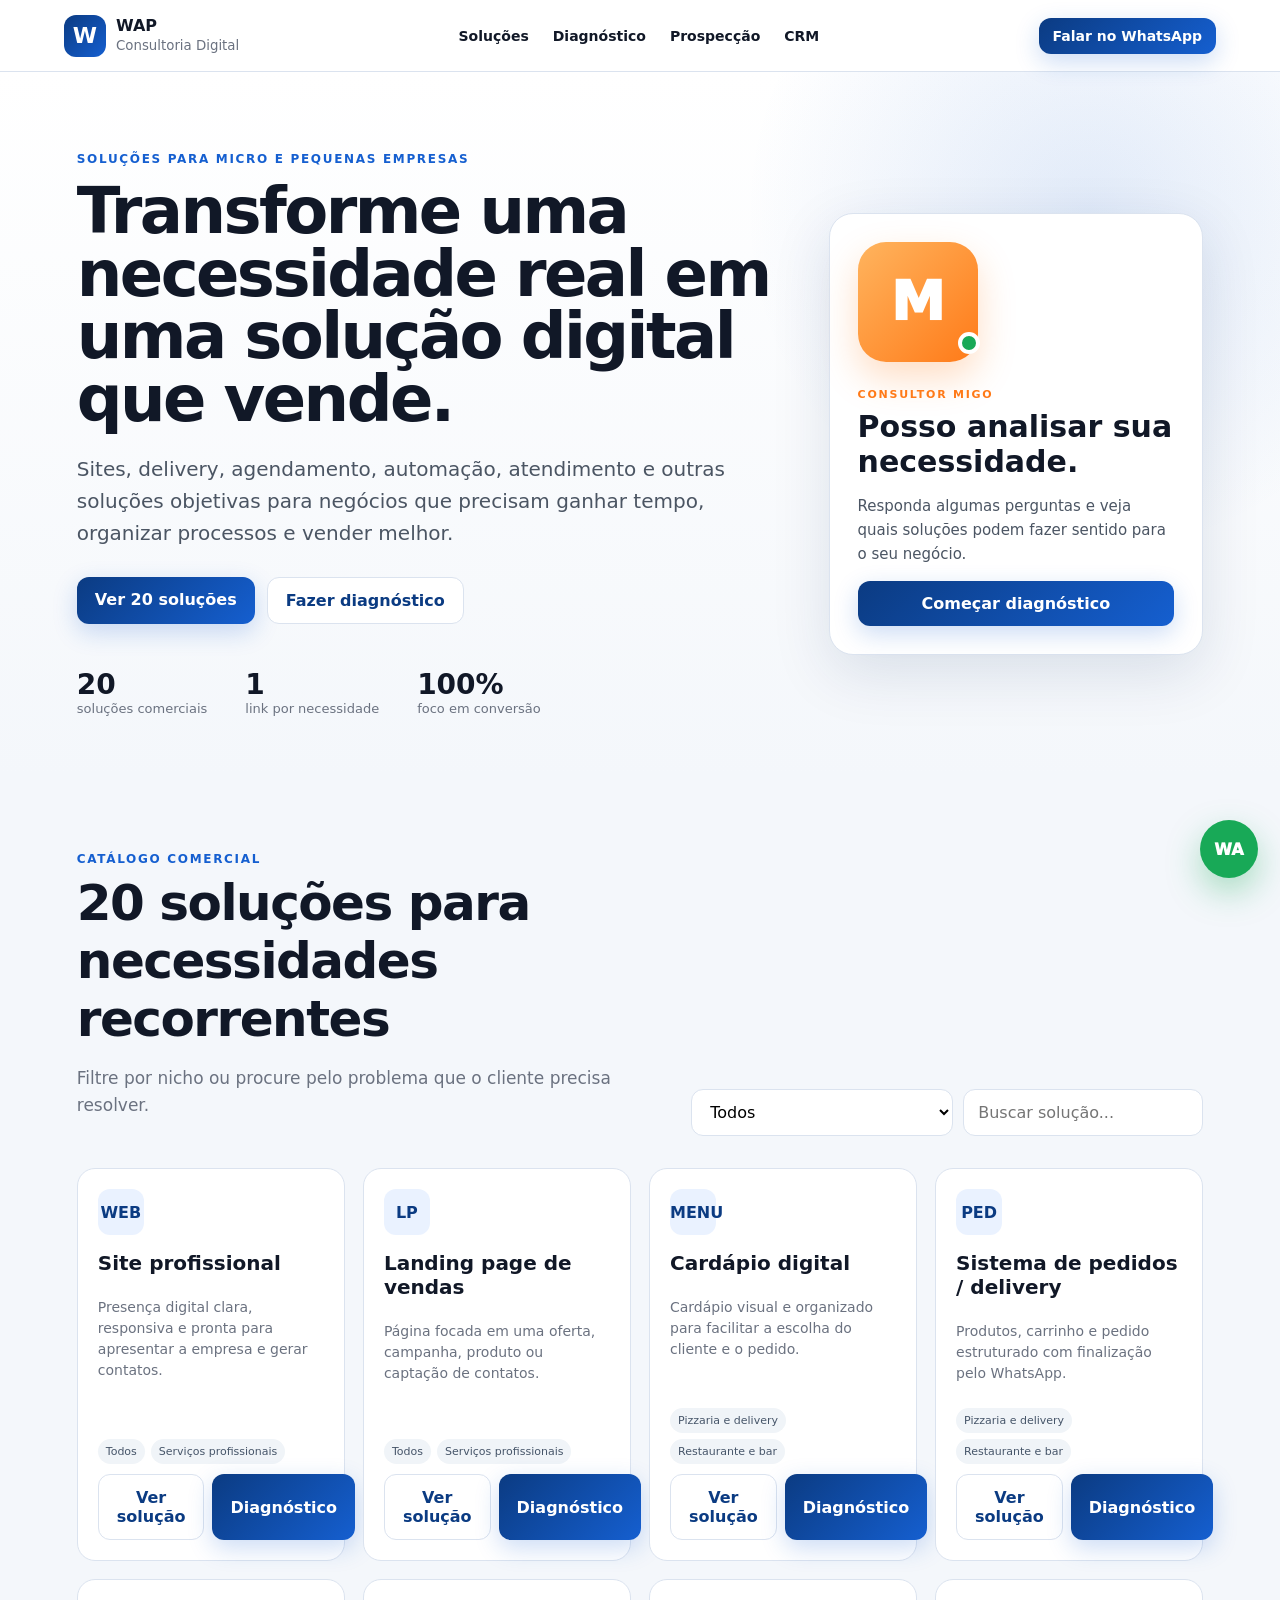
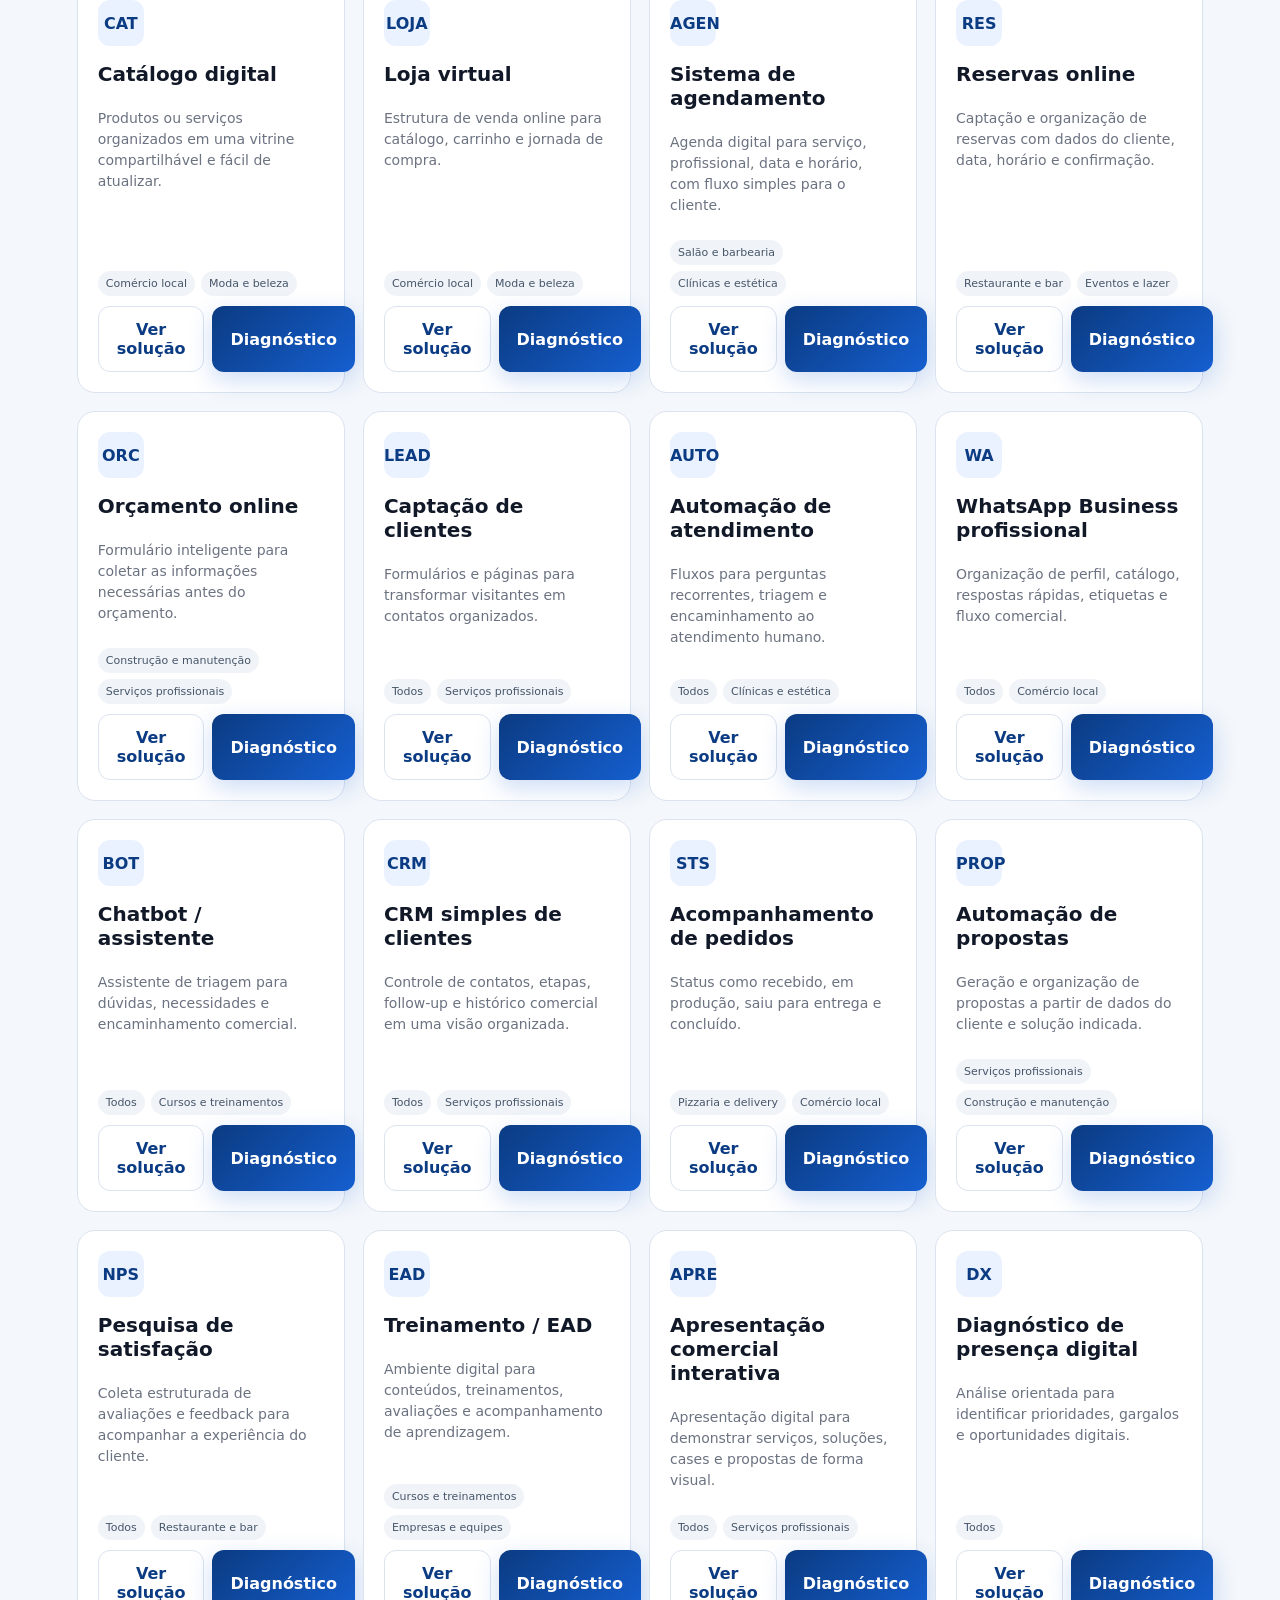
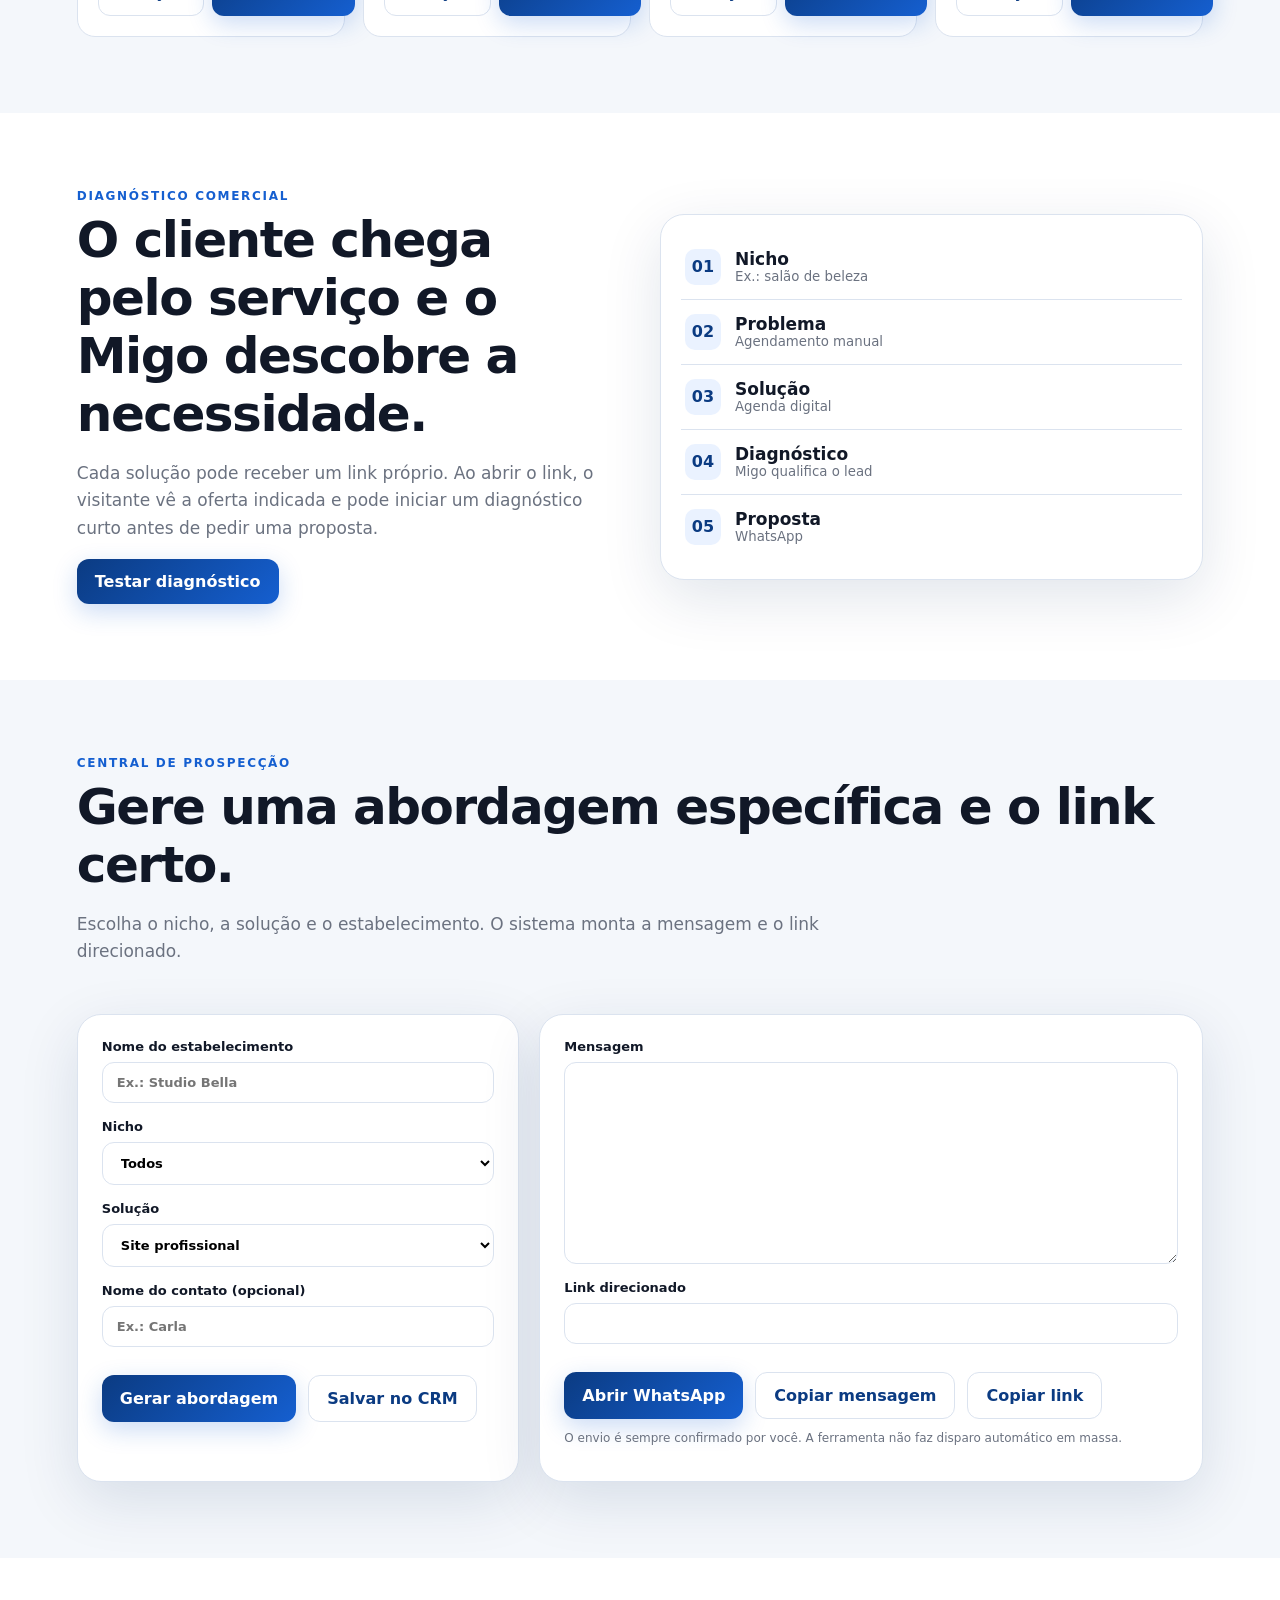
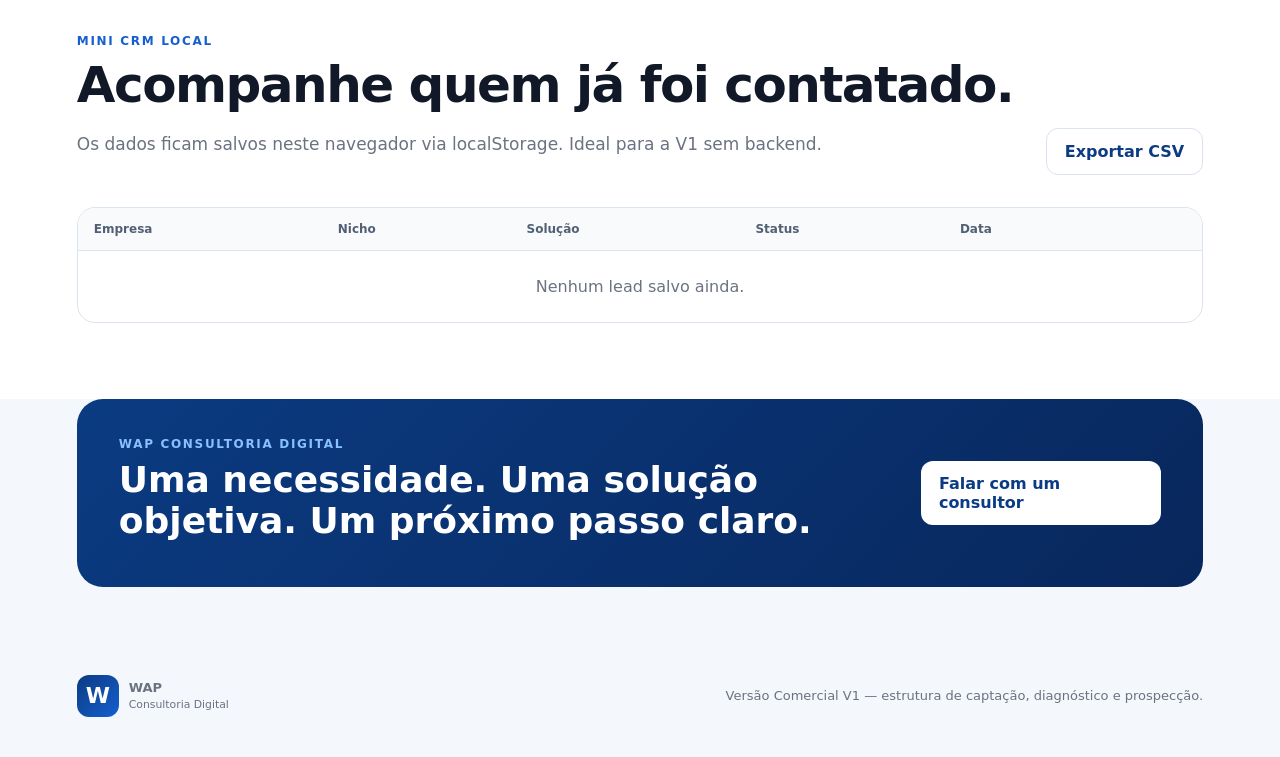
==== index.html @ aa1c08b4 "Add files via upload" ====
<!doctype html>
<html lang="pt-BR">
<head>
  <meta charset="utf-8" />
  <meta name="viewport" content="width=device-width, initial-scale=1" />
  <meta name="description" content="WAP Consultoria Digital — soluções digitais acessíveis para pequenos negócios." />
  <title>WAP Consultoria Digital — Soluções Comerciais</title>
  <link rel="stylesheet" href="style.css" />
</head>
<body>
  <header class="topbar">
    <a class="brand" href="#inicio" aria-label="WAP Consultoria Digital">
      <span class="brand-mark">W</span>
      <span><strong>WAP</strong><small>Consultoria Digital</small></span>
    </a>
    <nav>
      <a href="#solucoes">Soluções</a>
      <a href="#diagnostico">Diagnóstico</a>
      <a href="#prospeccao">Prospecção</a>
      <a href="#crm">CRM</a>
    </nav>
    <a class="btn small" id="topWhatsapp" href="#">Falar no WhatsApp</a>
  </header>

  <main>
    <section class="hero" id="inicio">
      <div class="hero-copy">
        <div class="eyebrow">SOLUÇÕES PARA MICRO E PEQUENAS EMPRESAS</div>
        <h1>Transforme uma necessidade real em uma solução digital que vende.</h1>
        <p>Sites, delivery, agendamento, automação, atendimento e outras soluções objetivas para negócios que precisam ganhar tempo, organizar processos e vender melhor.</p>
        <div class="hero-actions">
          <a class="btn" href="#solucoes">Ver 20 soluções</a>
          <button class="btn ghost" id="heroDiagnostico">Fazer diagnóstico</button>
        </div>
        <div class="metrics">
          <div><strong>20</strong><span>soluções comerciais</span></div>
          <div><strong>1</strong><span>link por necessidade</span></div>
          <div><strong>100%</strong><span>foco em conversão</span></div>
        </div>
      </div>
      <aside class="migo-card">
        <div class="migo-avatar" aria-hidden="true"><span>M</span></div>
        <div>
          <div class="migo-label">CONSULTOR MIGO</div>
          <h2>Posso analisar sua necessidade.</h2>
          <p>Responda algumas perguntas e veja quais soluções podem fazer sentido para o seu negócio.</p>
          <button class="btn full" id="migoStart">Começar diagnóstico</button>
        </div>
      </aside>
    </section>

    <section class="section" id="solucoes">
      <div class="section-head">
        <div>
          <div class="eyebrow">CATÁLOGO COMERCIAL</div>
          <h2>20 soluções para necessidades recorrentes</h2>
          <p>Filtre por nicho ou procure pelo problema que o cliente precisa resolver.</p>
        </div>
        <div class="filters">
          <select id="nicheFilter" aria-label="Filtrar por nicho"></select>
          <input id="serviceSearch" type="search" placeholder="Buscar solução..." />
        </div>
      </div>
      <div class="service-grid" id="serviceGrid"></div>
    </section>

    <section class="section alt" id="diagnostico">
      <div class="split">
        <div>
          <div class="eyebrow">DIAGNÓSTICO COMERCIAL</div>
          <h2>O cliente chega pelo serviço e o Migo descobre a necessidade.</h2>
          <p>Cada solução pode receber um link próprio. Ao abrir o link, o visitante vê a oferta indicada e pode iniciar um diagnóstico curto antes de pedir uma proposta.</p>
          <button class="btn" id="sectionDiagnostico">Testar diagnóstico</button>
        </div>
        <div class="flow-card">
          <div class="flow-step"><span>01</span><b>Nicho</b><small>Ex.: salão de beleza</small></div>
          <div class="flow-step"><span>02</span><b>Problema</b><small>Agendamento manual</small></div>
          <div class="flow-step"><span>03</span><b>Solução</b><small>Agenda digital</small></div>
          <div class="flow-step"><span>04</span><b>Diagnóstico</b><small>Migo qualifica o lead</small></div>
          <div class="flow-step"><span>05</span><b>Proposta</b><small>WhatsApp</small></div>
        </div>
      </div>
    </section>

    <section class="section" id="prospeccao">
      <div class="section-head">
        <div>
          <div class="eyebrow">CENTRAL DE PROSPECÇÃO</div>
          <h2>Gere uma abordagem específica e o link certo.</h2>
          <p>Escolha o nicho, a solução e o estabelecimento. O sistema monta a mensagem e o link direcionado.</p>
        </div>
      </div>
      <div class="prospect-grid">
        <div class="panel form-panel">
          <label>Nome do estabelecimento<input id="leadBusiness" placeholder="Ex.: Studio Bella" /></label>
          <label>Nicho<select id="leadNiche"></select></label>
          <label>Solução<select id="leadService"></select></label>
          <label>Nome do contato (opcional)<input id="leadContact" placeholder="Ex.: Carla" /></label>
          <div class="button-row">
            <button class="btn" id="generatePitch">Gerar abordagem</button>
            <button class="btn ghost" id="saveLead">Salvar no CRM</button>
          </div>
        </div>
        <div class="panel output-panel">
          <label>Mensagem<textarea id="pitchOutput" rows="9"></textarea></label>
          <label>Link direcionado<input id="serviceLink" readonly /></label>
          <div class="button-row">
            <button class="btn" id="openWhatsapp">Abrir WhatsApp</button>
            <button class="btn ghost" id="copyPitch">Copiar mensagem</button>
            <button class="btn ghost" id="copyLink">Copiar link</button>
          </div>
          <p class="hint">O envio é sempre confirmado por você. A ferramenta não faz disparo automático em massa.</p>
        </div>
      </div>
    </section>

    <section class="section alt" id="crm">
      <div class="section-head">
        <div>
          <div class="eyebrow">MINI CRM LOCAL</div>
          <h2>Acompanhe quem já foi contatado.</h2>
          <p>Os dados ficam salvos neste navegador via localStorage. Ideal para a V1 sem backend.</p>
        </div>
        <button class="btn ghost" id="exportCrm">Exportar CSV</button>
      </div>
      <div class="crm-table-wrap">
        <table class="crm-table">
          <thead><tr><th>Empresa</th><th>Nicho</th><th>Solução</th><th>Status</th><th>Data</th><th></th></tr></thead>
          <tbody id="crmBody"></tbody>
        </table>
        <div id="crmEmpty" class="empty">Nenhum lead salvo ainda.</div>
      </div>
    </section>

    <section class="cta-section">
      <div>
        <div class="eyebrow">WAP CONSULTORIA DIGITAL</div>
        <h2>Uma necessidade. Uma solução objetiva. Um próximo passo claro.</h2>
      </div>
      <a class="btn light" id="footerWhatsapp" href="#">Falar com um consultor</a>
    </section>
  </main>

  <footer>
    <div class="brand"><span class="brand-mark">W</span><span><strong>WAP</strong><small>Consultoria Digital</small></span></div>
    <p>Versão Comercial V1 — estrutura de captação, diagnóstico e prospecção.</p>
  </footer>

  <div class="modal" id="serviceModal" aria-hidden="true">
    <div class="modal-backdrop" data-close></div>
    <div class="modal-card">
      <button class="modal-close" data-close aria-label="Fechar">×</button>
      <div id="serviceModalContent"></div>
    </div>
  </div>

  <div class="modal" id="diagModal" aria-hidden="true">
    <div class="modal-backdrop" data-close></div>
    <div class="modal-card diag-card">
      <button class="modal-close" data-close aria-label="Fechar">×</button>
      <div class="diag-header"><div class="migo-avatar small-avatar"><span>M</span></div><div><div class="migo-label">CONSULTOR MIGO</div><h3 id="diagTitle">Diagnóstico rápido</h3></div></div>
      <div id="diagContent"></div>
    </div>
  </div>

  <a class="floating-wa" id="floatingWhatsapp" href="#" aria-label="WhatsApp">WA</a>
  <script src="app.js"></script>
</body>
</html>
---- style.css ----
:root{--blue:#0b3b82;--blue2:#155fd0;--ink:#111827;--muted:#6b7280;--bg:#f4f7fb;--card:#fff;--line:#dbe3ef;--accent:#ff7a18;--green:#18a957;--shadow:0 18px 60px rgba(12,45,90,.12)}*{box-sizing:border-box}html{scroll-behavior:smooth}body{margin:0;font-family:Inter,ui-sans-serif,system-ui,-apple-system,BlinkMacSystemFont,"Segoe UI",sans-serif;color:var(--ink);background:var(--bg)}a{text-decoration:none;color:inherit}button,input,select,textarea{font:inherit}.topbar{position:sticky;top:0;z-index:50;height:72px;display:flex;align-items:center;justify-content:space-between;padding:0 5vw;background:rgba(255,255,255,.94);backdrop-filter:blur(14px);border-bottom:1px solid var(--line)}.brand{display:flex;align-items:center;gap:10px}.brand-mark{display:grid;place-items:center;width:42px;height:42px;border-radius:12px;background:linear-gradient(135deg,var(--blue),var(--blue2));color:#fff;font-weight:900;font-size:22px}.brand strong{display:block;line-height:1}.brand small{display:block;color:var(--muted);margin-top:4px}.topbar nav{display:flex;gap:24px;font-size:14px;font-weight:700}.btn{border:0;border-radius:12px;background:linear-gradient(135deg,var(--blue),var(--blue2));color:#fff;padding:13px 18px;font-weight:800;cursor:pointer;box-shadow:0 8px 24px rgba(21,95,208,.22)}.btn:hover{transform:translateY(-1px)}.btn.small{padding:10px 14px;font-size:14px}.btn.ghost{background:#fff;color:var(--blue);border:1px solid var(--line);box-shadow:none}.btn.light{background:#fff;color:var(--blue);box-shadow:none}.btn.full{width:100%}.hero{min-height:610px;padding:80px 6vw 60px;display:grid;grid-template-columns:1.3fr .7fr;gap:56px;align-items:center;background:radial-gradient(circle at 85% 20%,rgba(21,95,208,.12),transparent 28%),linear-gradient(180deg,#fff,#f4f7fb)}.hero h1{font-size:clamp(42px,5vw,72px);line-height:.98;max-width:900px;margin:14px 0 22px;letter-spacing:-.04em}.hero p{font-size:20px;line-height:1.6;color:#4b5563;max-width:760px}.eyebrow{font-size:12px;letter-spacing:.14em;font-weight:900;color:var(--blue2)}.hero-actions,.button-row{display:flex;gap:12px;flex-wrap:wrap;margin-top:28px}.metrics{display:flex;gap:38px;margin-top:44px}.metrics div{display:flex;flex-direction:column}.metrics strong{font-size:28px}.metrics span{color:var(--muted);font-size:13px}.migo-card,.panel,.flow-card{background:var(--card);border:1px solid var(--line);box-shadow:var(--shadow);border-radius:24px}.migo-card{padding:28px}.migo-avatar{width:120px;height:120px;border-radius:28px;background:linear-gradient(135deg,#ffb45e,var(--accent));display:grid;place-items:center;margin-bottom:26px;box-shadow:0 16px 36px rgba(255,122,24,.25);position:relative}.migo-avatar:after{content:"";position:absolute;width:14px;height:14px;background:var(--green);border:4px solid white;border-radius:50%;right:-2px;bottom:8px}.migo-avatar span{font-size:54px;color:#fff;font-weight:1000}.migo-label{font-size:11px;letter-spacing:.16em;font-weight:900;color:var(--accent)}.migo-card h2{font-size:30px;margin:8px 0 10px}.migo-card p{font-size:15px}.section{padding:76px 6vw}.section.alt{background:#fff}.section-head{display:flex;justify-content:space-between;align-items:end;gap:30px;margin-bottom:32px}.section h2{font-size:clamp(32px,4vw,50px);letter-spacing:-.03em;margin:8px 0}.section-head p,.split p{color:var(--muted);font-size:17px;line-height:1.6;max-width:760px}.filters{display:flex;gap:10px}.filters select,.filters input,label input,label select,label textarea{border:1px solid var(--line);background:#fff;border-radius:12px;padding:12px 14px;outline:none}.filters input{min-width:240px}.service-grid{display:grid;grid-template-columns:repeat(4,minmax(0,1fr));gap:18px}.service-card{background:#fff;border:1px solid var(--line);border-radius:18px;padding:20px;display:flex;flex-direction:column;min-height:255px;transition:.2s ease}.service-card:hover{transform:translateY(-4px);box-shadow:var(--shadow);border-color:#bfd1eb}.service-icon{width:46px;height:46px;border-radius:12px;background:#eaf2ff;color:var(--blue);display:grid;place-items:center;font-weight:900}.service-card h3{font-size:20px;margin:16px 0 8px}.service-card p{color:var(--muted);font-size:14px;line-height:1.5;flex:1}.service-tags{display:flex;gap:6px;flex-wrap:wrap;margin:10px 0}.tag{font-size:11px;padding:6px 8px;border-radius:999px;background:#f0f4f8;color:#465569}.service-actions{display:flex;gap:8px}.service-actions button{flex:1}.split{display:grid;grid-template-columns:1fr 1fr;gap:40px;align-items:center}.flow-card{padding:20px}.flow-step{display:grid;grid-template-columns:50px 1fr;grid-template-rows:auto auto;padding:14px 4px;border-bottom:1px solid var(--line)}.flow-step:last-child{border:0}.flow-step span{grid-row:1/3;width:36px;height:36px;border-radius:10px;background:#eaf2ff;color:var(--blue);display:grid;place-items:center;font-weight:900}.flow-step b{font-size:17px}.flow-step small{color:var(--muted)}.prospect-grid{display:grid;grid-template-columns:.8fr 1.2fr;gap:20px}.panel{padding:24px}.form-panel label,.output-panel label{display:flex;flex-direction:column;gap:8px;font-size:13px;font-weight:800;margin-bottom:16px}.output-panel textarea{resize:vertical;min-height:190px;line-height:1.5}.hint{font-size:12px;color:var(--muted)}.crm-table-wrap{background:#fff;border:1px solid var(--line);border-radius:18px;overflow:auto}.crm-table{width:100%;border-collapse:collapse;min-width:760px}.crm-table th,.crm-table td{text-align:left;padding:14px 16px;border-bottom:1px solid var(--line);font-size:13px}.crm-table th{background:#f8fafc;font-size:12px;color:#526074}.status-select{padding:7px 8px;border-radius:9px;border:1px solid var(--line)}.icon-btn{border:0;background:#fff;color:#b42318;cursor:pointer;font-weight:900}.empty{text-align:center;color:var(--muted);padding:26px}.cta-section{margin:0 6vw 60px;padding:38px 42px;border-radius:26px;background:linear-gradient(135deg,var(--blue),#08275c);color:#fff;display:flex;align-items:center;justify-content:space-between;gap:30px}.cta-section .eyebrow{color:#8ac0ff}.cta-section h2{font-size:36px;max-width:800px;margin:8px 0}footer{padding:28px 6vw 40px;display:flex;justify-content:space-between;align-items:center;color:var(--muted);font-size:13px}.modal{position:fixed;inset:0;display:none;z-index:100}.modal.open{display:block}.modal-backdrop{position:absolute;inset:0;background:rgba(2,10,30,.62);backdrop-filter:blur(4px)}.modal-card{position:relative;width:min(680px,92vw);max-height:88vh;overflow:auto;margin:6vh auto;background:#fff;border-radius:24px;padding:30px;box-shadow:0 30px 100px rgba(0,0,0,.28)}.modal-close{position:absolute;right:16px;top:12px;border:0;background:transparent;font-size:32px;cursor:pointer}.modal-card h2{font-size:36px;margin:10px 0}.modal-card p{color:var(--muted);line-height:1.6}.modal-bullets{padding-left:18px;color:#344054}.diag-header{display:flex;align-items:center;gap:14px;margin-bottom:20px}.small-avatar{width:64px;height:64px;border-radius:18px;margin:0}.small-avatar span{font-size:28px}.diag-question h4{font-size:24px;margin:8px 0 20px}.diag-options{display:grid;gap:10px}.diag-option{padding:14px;border:1px solid var(--line);background:#fff;border-radius:12px;text-align:left;cursor:pointer;font-weight:700}.diag-option:hover{border-color:var(--blue2);background:#f3f7ff}.floating-wa{position:fixed;right:22px;bottom:22px;width:58px;height:58px;background:var(--green);color:#fff;border-radius:50%;display:grid;place-items:center;font-weight:1000;box-shadow:0 14px 34px rgba(24,169,87,.35);z-index:60}@media(max-width:1000px){.topbar nav{display:none}.hero,.split,.prospect-grid{grid-template-columns:1fr}.hero{padding-top:50px}.migo-card{max-width:560px}.service-grid{grid-template-columns:repeat(2,minmax(0,1fr))}.section-head{align-items:flex-start;flex-direction:column}.filters{width:100%}.filters>*{flex:1}.cta-section{align-items:flex-start;flex-direction:column}}@media(max-width:640px){.topbar{padding:0 18px}.topbar .btn.small{display:none}.hero,.section{padding-left:20px;padding-right:20px}.hero h1{font-size:44px}.metrics{gap:18px;flex-wrap:wrap}.service-grid{grid-template-columns:1fr}.filters{flex-direction:column}.filters input{min-width:0}.cta-section{margin:0 20px 40px;padding:28px}.cta-section h2{font-size:28px}footer{padding:24px 20px;align-items:flex-start;flex-direction:column;gap:18px}.button-row .btn{flex:1}.modal-card{padding:24px 20px}}

/* Integração Supabase — formulário de identificação ao final do diagnóstico */
.diag-lead-form{display:grid;grid-template-columns:1fr 1fr;gap:14px;margin:22px 0}.diag-lead-form label{display:flex;flex-direction:column;gap:7px;font-size:13px;font-weight:800}.diag-lead-form input{width:100%;border:1px solid var(--line);background:#fff;border-radius:12px;padding:12px 14px;outline:none}.diag-lead-form input:focus{border-color:var(--blue2);box-shadow:0 0 0 3px rgba(21,95,208,.10)}.btn:disabled{opacity:.65;cursor:wait;transform:none}@media(max-width:640px){.diag-lead-form{grid-template-columns:1fr}}
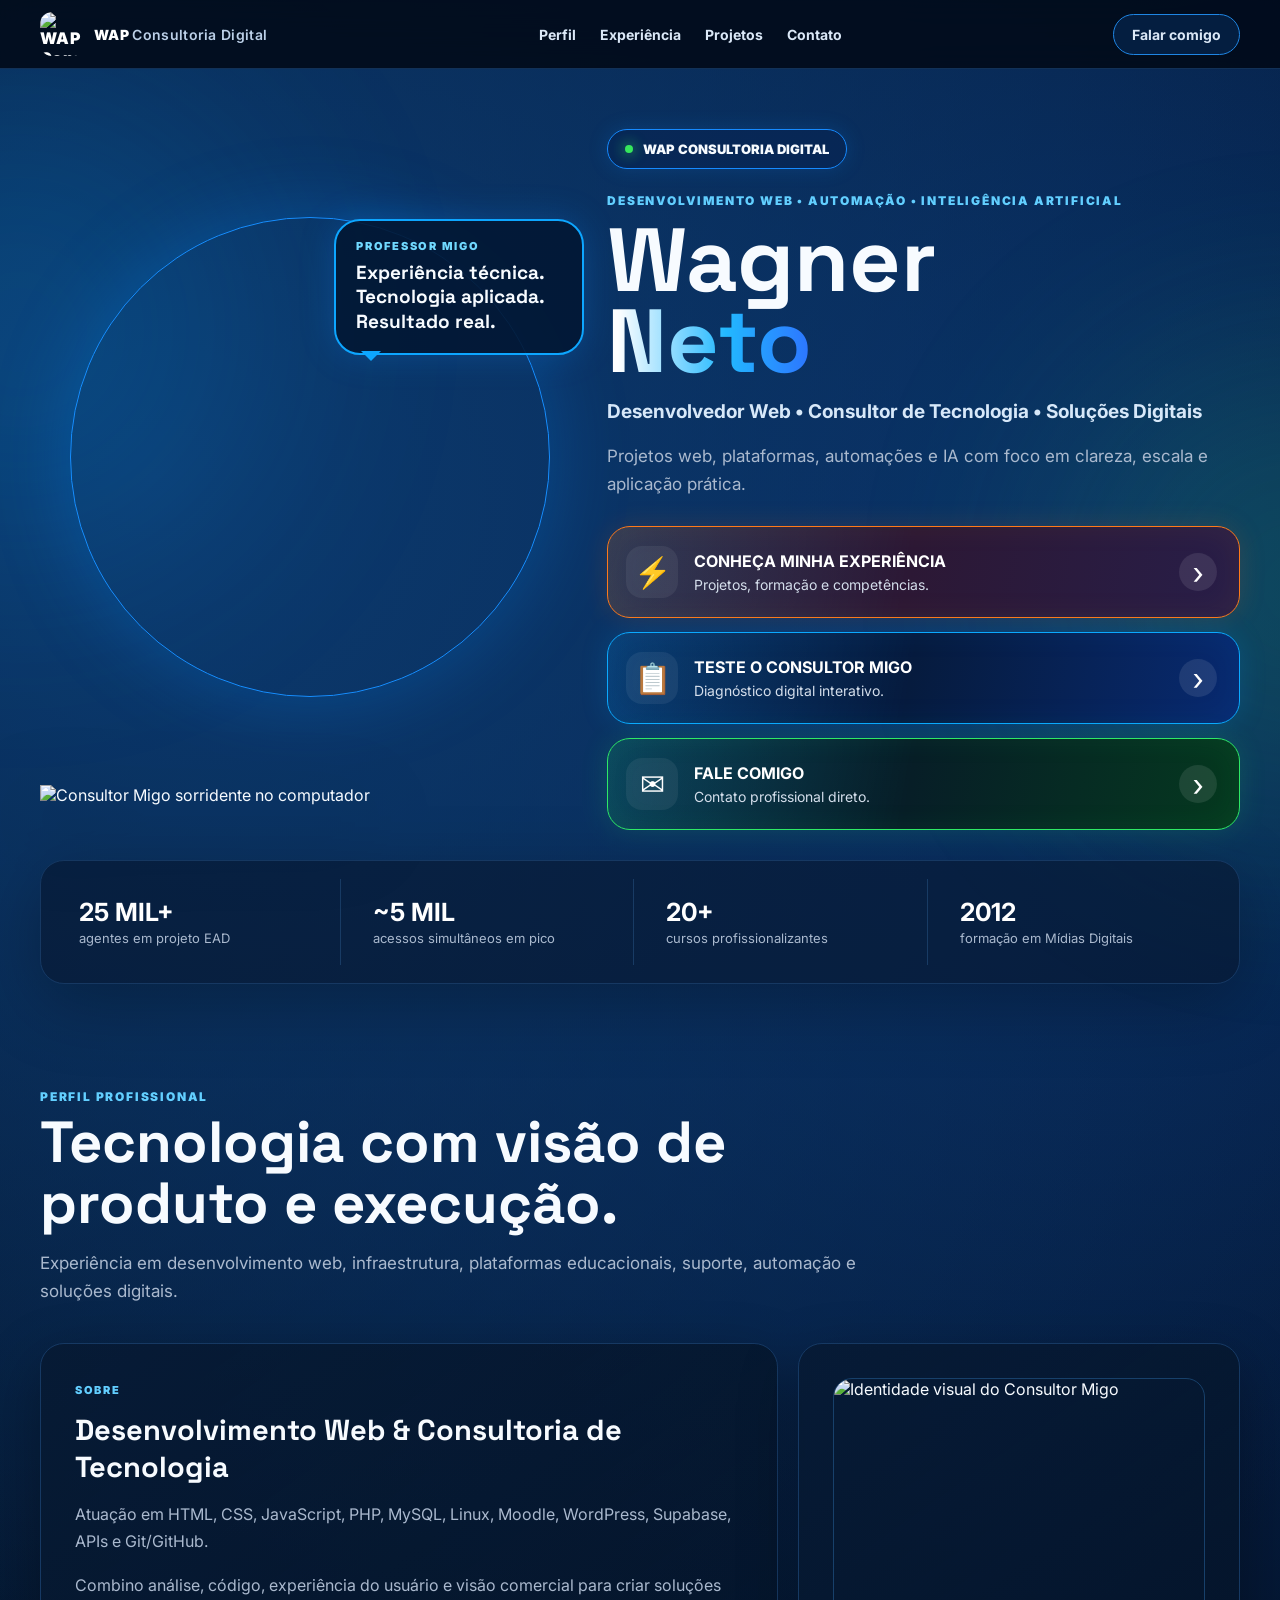
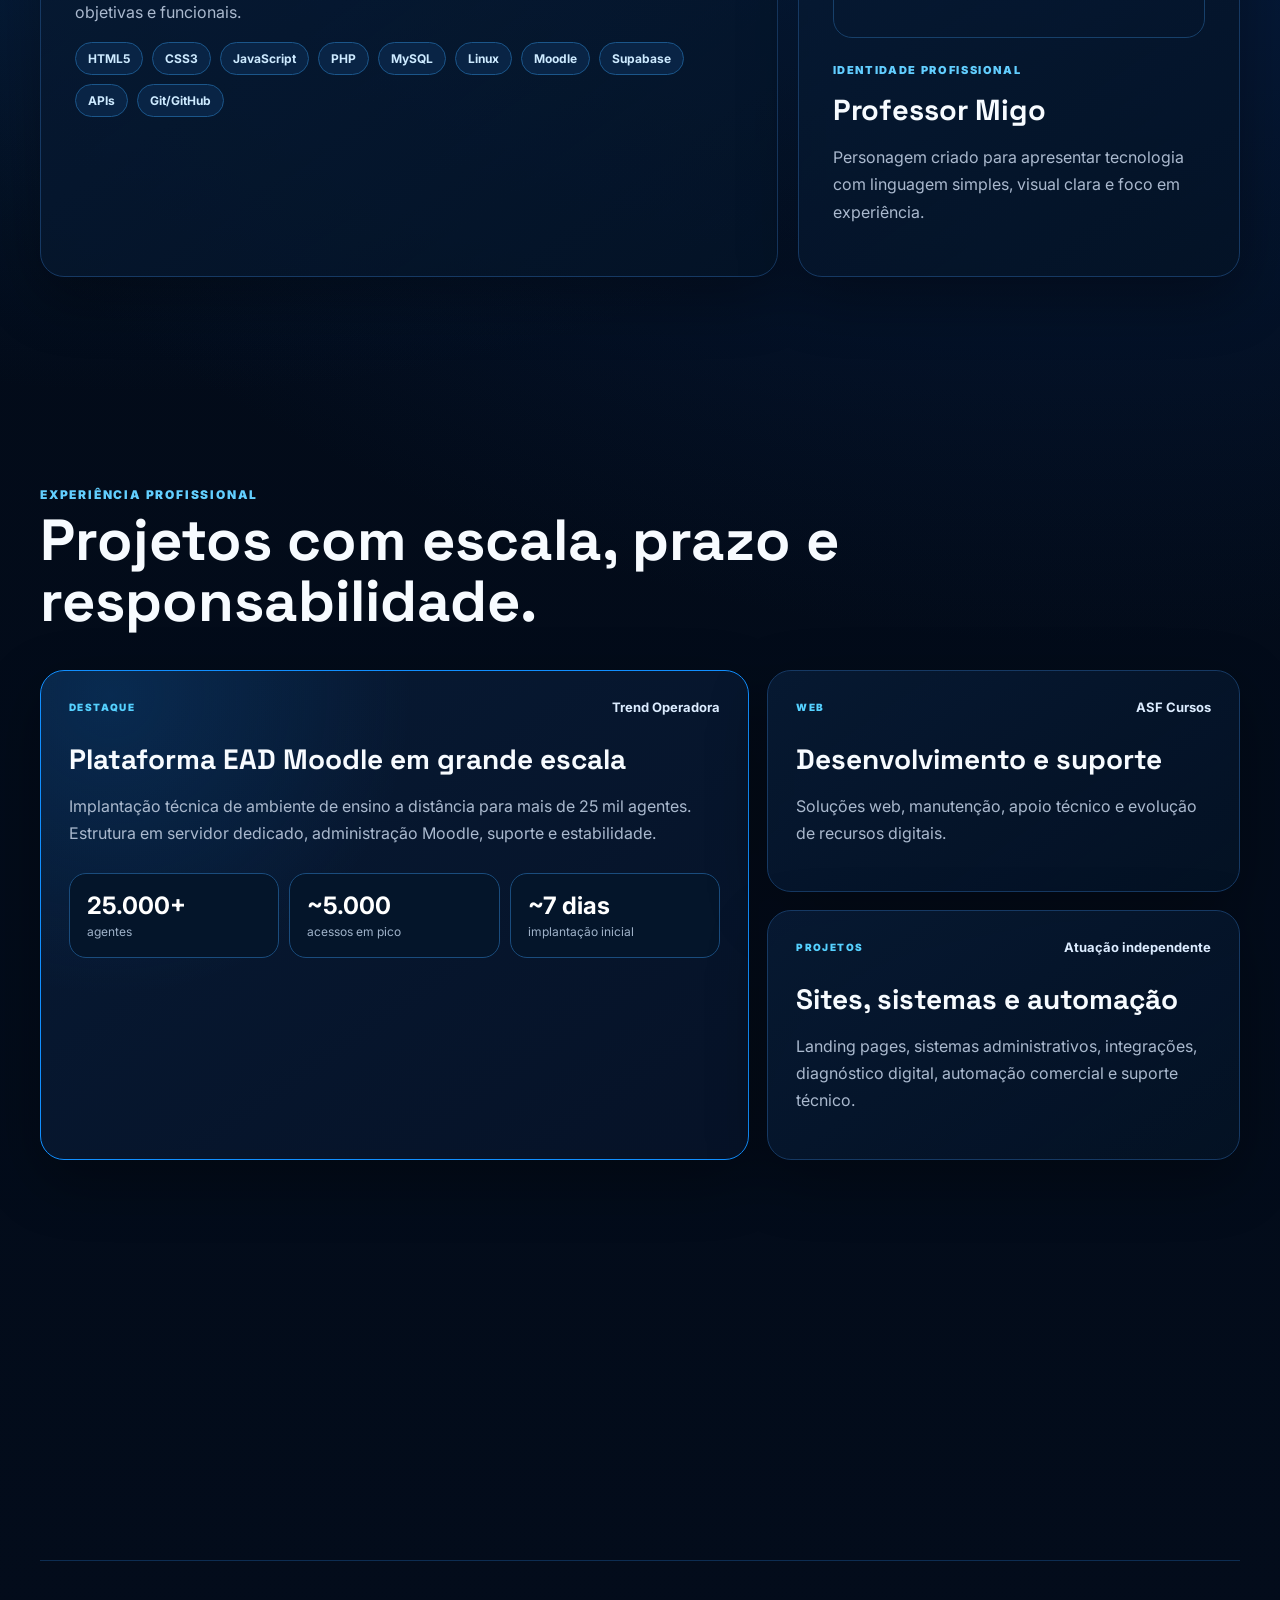
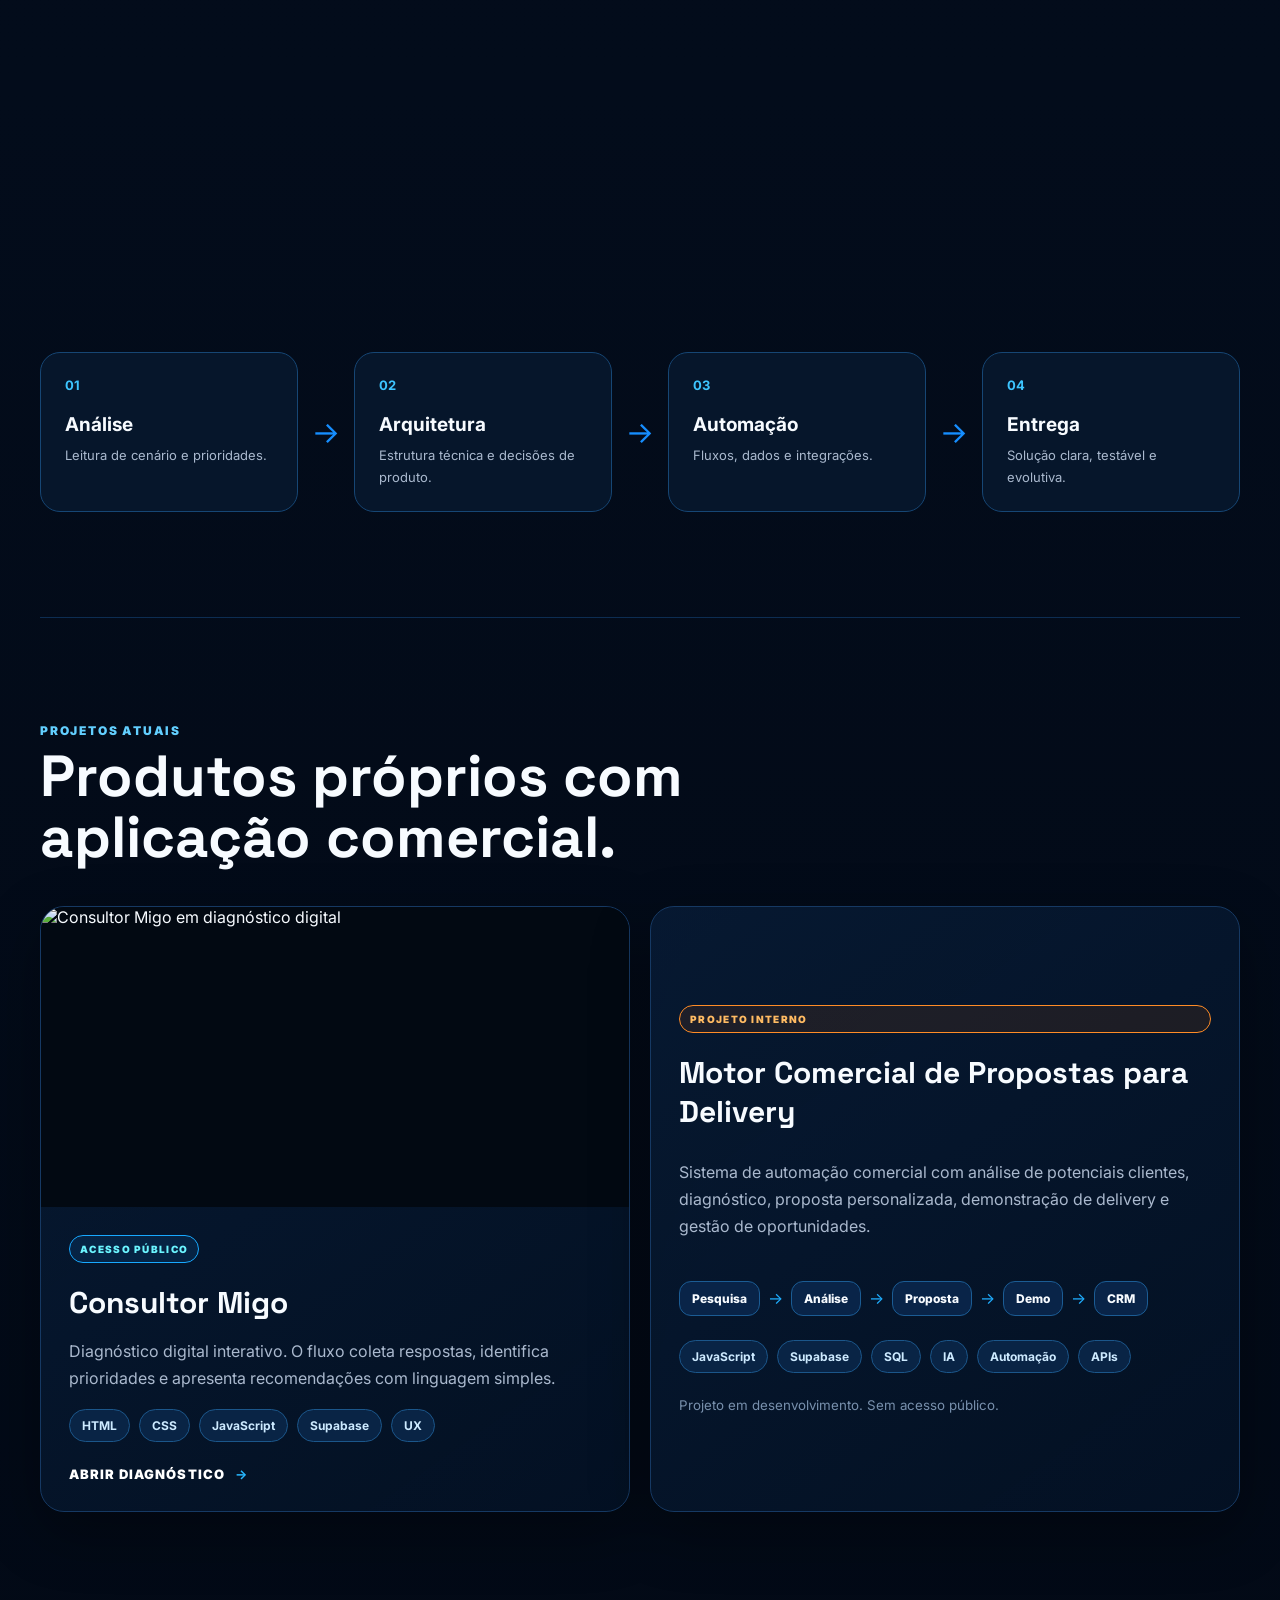
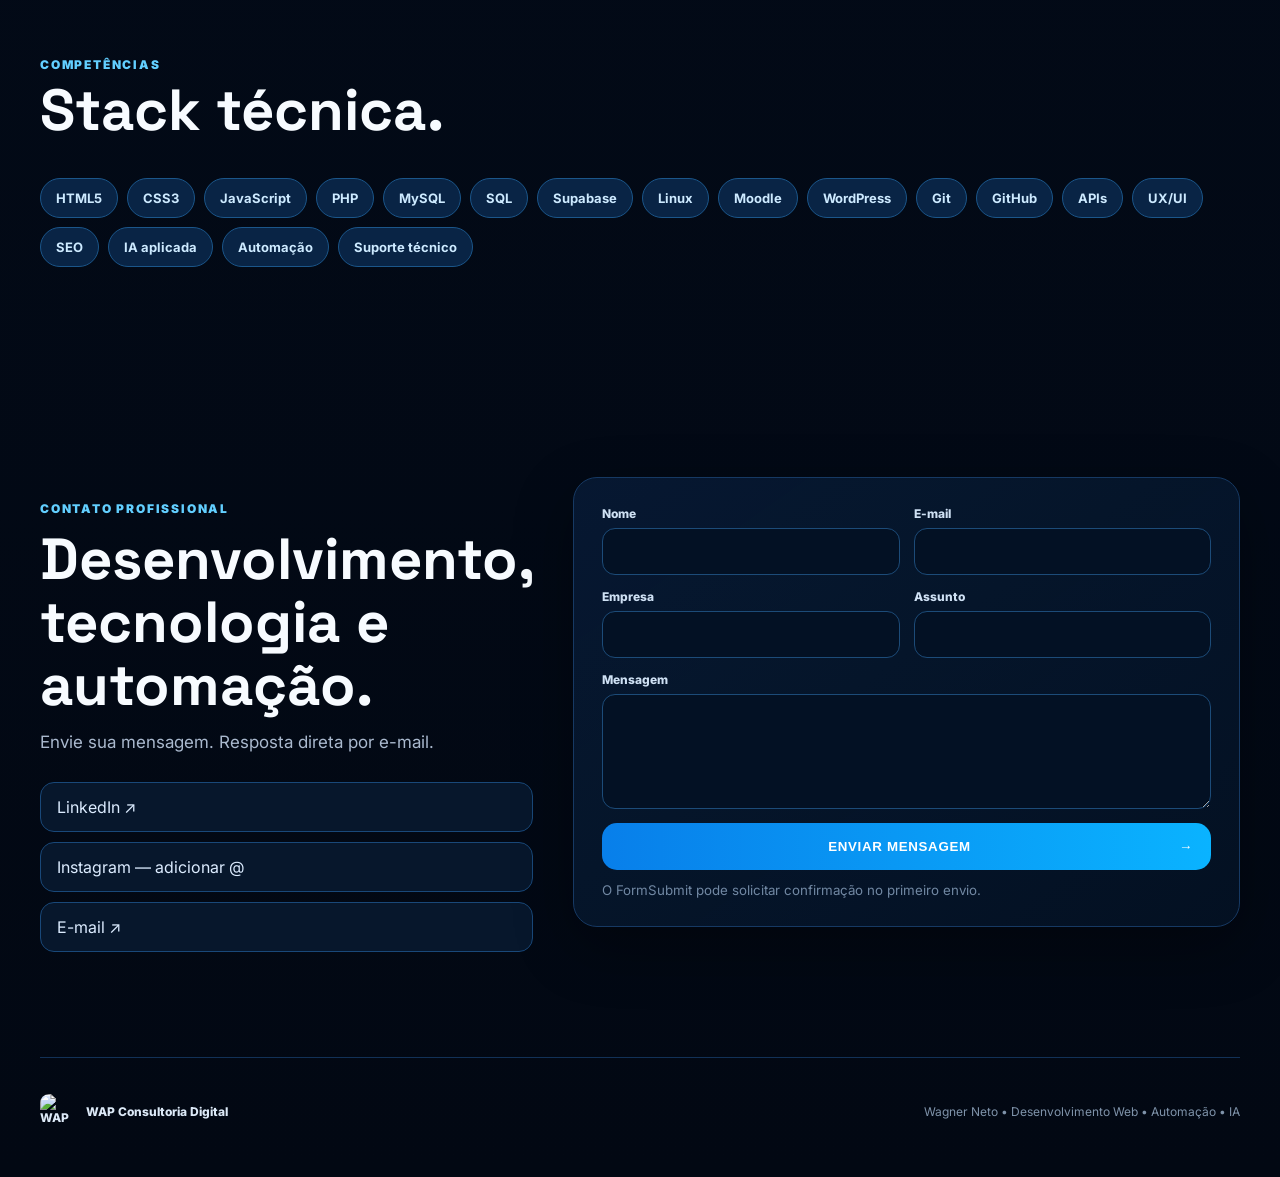
==== commit d677488b: "Add files via upload" ====
--- a/index.html
+++ b/index.html
@@ -1,169 +1,245 @@
-<!doctype html>
+<!DOCTYPE html>
 <html lang="pt-BR">
 <head>
-  <meta charset="utf-8" />
-  <meta name="viewport" content="width=device-width, initial-scale=1" />
-  <meta name="description" content="WAP Consultoria Digital — soluções digitais acessíveis para pequenos negócios." />
-  <title>WAP Consultoria Digital — Soluções Comerciais</title>
-  <link rel="stylesheet" href="style.css" />
+  <meta charset="UTF-8">
+  <meta name="viewport" content="width=device-width, initial-scale=1.0">
+  <meta name="theme-color" content="#031329">
+  <meta name="description" content="Portfólio profissional de Wagner Neto — Desenvolvimento Web, Automação, IA e Consultoria Digital.">
+  <title>Wagner Neto | Desenvolvimento Web, Automação e IA</title>
+  <link rel="preconnect" href="https://fonts.googleapis.com">
+  <link rel="preconnect" href="https://fonts.gstatic.com" crossorigin>
+  <link href="https://fonts.googleapis.com/css2?family=Inter:wght@400;500;600;700;800;900&family=Space+Grotesk:wght@600;700&display=swap" rel="stylesheet">
+  <link rel="stylesheet" href="style.css">
 </head>
 <body>
+  <div class="page-glow glow-a"></div>
+  <div class="page-glow glow-b"></div>
+
   <header class="topbar">
-    <a class="brand" href="#inicio" aria-label="WAP Consultoria Digital">
-      <span class="brand-mark">W</span>
-      <span><strong>WAP</strong><small>Consultoria Digital</small></span>
+    <a href="#inicio" class="brand" aria-label="WAP Consultoria Digital">
+      <img src="assets/logo-wap.jpg" alt="WAP Consultoria Digital">
+      <span>WAP <b>Consultoria Digital</b></span>
     </a>
-    <nav>
-      <a href="#solucoes">Soluções</a>
-      <a href="#diagnostico">Diagnóstico</a>
-      <a href="#prospeccao">Prospecção</a>
-      <a href="#crm">CRM</a>
+    <nav aria-label="Navegação principal">
+      <a href="#perfil">Perfil</a>
+      <a href="#experiencia">Experiência</a>
+      <a href="#projetos">Projetos</a>
+      <a href="#contato">Contato</a>
     </nav>
-    <a class="btn small" id="topWhatsapp" href="#">Falar no WhatsApp</a>
+    <a class="top-cta" href="#contato">Falar comigo</a>
   </header>
 
   <main>
-    <section class="hero" id="inicio">
-      <div class="hero-copy">
-        <div class="eyebrow">SOLUÇÕES PARA MICRO E PEQUENAS EMPRESAS</div>
-        <h1>Transforme uma necessidade real em uma solução digital que vende.</h1>
-        <p>Sites, delivery, agendamento, automação, atendimento e outras soluções objetivas para negócios que precisam ganhar tempo, organizar processos e vender melhor.</p>
+    <section id="inicio" class="hero shell">
+      <div class="hero-character reveal">
+        <div class="character-halo"></div>
+        <img src="assets/hero-wagner-neto.png" alt="Consultor Migo sorridente no computador" class="migo-main">
+        <div class="speech">
+          <span>PROFESSOR MIGO</span>
+          <strong>Experiência técnica.<br>Tecnologia aplicada.<br>Resultado real.</strong>
+        </div>
+      </div>
+
+      <div class="hero-content reveal delay-1">
+        <div class="logo-pill"><span class="dot"></span> WAP CONSULTORIA DIGITAL</div>
+        <p class="kicker">DESENVOLVIMENTO WEB • AUTOMAÇÃO • INTELIGÊNCIA ARTIFICIAL</p>
+        <h1>Wagner<br><span>Neto</span></h1>
+        <p class="hero-subtitle">Desenvolvedor Web • Consultor de Tecnologia • Soluções Digitais</p>
+        <p class="hero-text">Projetos web, plataformas, automações e IA com foco em clareza, escala e aplicação prática.</p>
+
         <div class="hero-actions">
-          <a class="btn" href="#solucoes">Ver 20 soluções</a>
-          <button class="btn ghost" id="heroDiagnostico">Fazer diagnóstico</button>
-        </div>
-        <div class="metrics">
-          <div><strong>20</strong><span>soluções comerciais</span></div>
-          <div><strong>1</strong><span>link por necessidade</span></div>
-          <div><strong>100%</strong><span>foco em conversão</span></div>
-        </div>
-      </div>
-      <aside class="migo-card">
-        <div class="migo-avatar" aria-hidden="true"><span>M</span></div>
-        <div>
-          <div class="migo-label">CONSULTOR MIGO</div>
-          <h2>Posso analisar sua necessidade.</h2>
-          <p>Responda algumas perguntas e veja quais soluções podem fazer sentido para o seu negócio.</p>
-          <button class="btn full" id="migoStart">Começar diagnóstico</button>
-        </div>
-      </aside>
-    </section>
-
-    <section class="section" id="solucoes">
-      <div class="section-head">
-        <div>
-          <div class="eyebrow">CATÁLOGO COMERCIAL</div>
-          <h2>20 soluções para necessidades recorrentes</h2>
-          <p>Filtre por nicho ou procure pelo problema que o cliente precisa resolver.</p>
-        </div>
-        <div class="filters">
-          <select id="nicheFilter" aria-label="Filtrar por nicho"></select>
-          <input id="serviceSearch" type="search" placeholder="Buscar solução..." />
-        </div>
-      </div>
-      <div class="service-grid" id="serviceGrid"></div>
-    </section>
-
-    <section class="section alt" id="diagnostico">
-      <div class="split">
-        <div>
-          <div class="eyebrow">DIAGNÓSTICO COMERCIAL</div>
-          <h2>O cliente chega pelo serviço e o Migo descobre a necessidade.</h2>
-          <p>Cada solução pode receber um link próprio. Ao abrir o link, o visitante vê a oferta indicada e pode iniciar um diagnóstico curto antes de pedir uma proposta.</p>
-          <button class="btn" id="sectionDiagnostico">Testar diagnóstico</button>
-        </div>
-        <div class="flow-card">
-          <div class="flow-step"><span>01</span><b>Nicho</b><small>Ex.: salão de beleza</small></div>
-          <div class="flow-step"><span>02</span><b>Problema</b><small>Agendamento manual</small></div>
-          <div class="flow-step"><span>03</span><b>Solução</b><small>Agenda digital</small></div>
-          <div class="flow-step"><span>04</span><b>Diagnóstico</b><small>Migo qualifica o lead</small></div>
-          <div class="flow-step"><span>05</span><b>Proposta</b><small>WhatsApp</small></div>
-        </div>
-      </div>
-    </section>
-
-    <section class="section" id="prospeccao">
-      <div class="section-head">
-        <div>
-          <div class="eyebrow">CENTRAL DE PROSPECÇÃO</div>
-          <h2>Gere uma abordagem específica e o link certo.</h2>
-          <p>Escolha o nicho, a solução e o estabelecimento. O sistema monta a mensagem e o link direcionado.</p>
-        </div>
-      </div>
-      <div class="prospect-grid">
-        <div class="panel form-panel">
-          <label>Nome do estabelecimento<input id="leadBusiness" placeholder="Ex.: Studio Bella" /></label>
-          <label>Nicho<select id="leadNiche"></select></label>
-          <label>Solução<select id="leadService"></select></label>
-          <label>Nome do contato (opcional)<input id="leadContact" placeholder="Ex.: Carla" /></label>
-          <div class="button-row">
-            <button class="btn" id="generatePitch">Gerar abordagem</button>
-            <button class="btn ghost" id="saveLead">Salvar no CRM</button>
-          </div>
-        </div>
-        <div class="panel output-panel">
-          <label>Mensagem<textarea id="pitchOutput" rows="9"></textarea></label>
-          <label>Link direcionado<input id="serviceLink" readonly /></label>
-          <div class="button-row">
-            <button class="btn" id="openWhatsapp">Abrir WhatsApp</button>
-            <button class="btn ghost" id="copyPitch">Copiar mensagem</button>
-            <button class="btn ghost" id="copyLink">Copiar link</button>
-          </div>
-          <p class="hint">O envio é sempre confirmado por você. A ferramenta não faz disparo automático em massa.</p>
-        </div>
-      </div>
-    </section>
-
-    <section class="section alt" id="crm">
-      <div class="section-head">
-        <div>
-          <div class="eyebrow">MINI CRM LOCAL</div>
-          <h2>Acompanhe quem já foi contatado.</h2>
-          <p>Os dados ficam salvos neste navegador via localStorage. Ideal para a V1 sem backend.</p>
-        </div>
-        <button class="btn ghost" id="exportCrm">Exportar CSV</button>
-      </div>
-      <div class="crm-table-wrap">
-        <table class="crm-table">
-          <thead><tr><th>Empresa</th><th>Nicho</th><th>Solução</th><th>Status</th><th>Data</th><th></th></tr></thead>
-          <tbody id="crmBody"></tbody>
-        </table>
-        <div id="crmEmpty" class="empty">Nenhum lead salvo ainda.</div>
-      </div>
-    </section>
-
-    <section class="cta-section">
-      <div>
-        <div class="eyebrow">WAP CONSULTORIA DIGITAL</div>
-        <h2>Uma necessidade. Uma solução objetiva. Um próximo passo claro.</h2>
-      </div>
-      <a class="btn light" id="footerWhatsapp" href="#">Falar com um consultor</a>
+          <a class="neon-card orange" href="#experiencia">
+            <span class="icon">⚡</span>
+            <span><b>CONHEÇA MINHA EXPERIÊNCIA</b><small>Projetos, formação e competências.</small></span>
+            <i>›</i>
+          </a>
+          <a class="neon-card blue" href="https://wagnerapneto1988-eng.github.io/comercial/" target="_blank" rel="noopener">
+            <span class="icon">📋</span>
+            <span><b>TESTE O CONSULTOR MIGO</b><small>Diagnóstico digital interativo.</small></span>
+            <i>›</i>
+          </a>
+          <a class="neon-card green" href="#contato">
+            <span class="icon">✉</span>
+            <span><b>FALE COMIGO</b><small>Contato profissional direto.</small></span>
+            <i>›</i>
+          </a>
+        </div>
+      </div>
+    </section>
+
+    <section class="impact-strip shell reveal" aria-label="Destaques profissionais">
+      <article><strong>25 MIL+</strong><span>agentes em projeto EAD</span></article>
+      <article><strong>~5 MIL</strong><span>acessos simultâneos em pico</span></article>
+      <article><strong>20+</strong><span>cursos profissionalizantes</span></article>
+      <article><strong>2012</strong><span>formação em Mídias Digitais</span></article>
+    </section>
+
+    <section id="perfil" class="section shell">
+      <div class="section-title reveal">
+        <p>PERFIL PROFISSIONAL</p>
+        <h2>Tecnologia com visão de produto e execução.</h2>
+        <span>Experiência em desenvolvimento web, infraestrutura, plataformas educacionais, suporte, automação e soluções digitais.</span>
+      </div>
+
+      <div class="profile-grid">
+        <article class="glass-card profile-main reveal">
+          <span class="card-label">SOBRE</span>
+          <h3>Desenvolvimento Web & Consultoria de Tecnologia</h3>
+          <p>Atuação em HTML, CSS, JavaScript, PHP, MySQL, Linux, Moodle, WordPress, Supabase, APIs e Git/GitHub.</p>
+          <p>Combino análise, código, experiência do usuário e visão comercial para criar soluções objetivas e funcionais.</p>
+          <div class="skill-chips">
+            <span>HTML5</span><span>CSS3</span><span>JavaScript</span><span>PHP</span><span>MySQL</span><span>Linux</span><span>Moodle</span><span>Supabase</span><span>APIs</span><span>Git/GitHub</span>
+          </div>
+        </article>
+
+        <article class="glass-card identity-card reveal delay-1">
+          <img src="assets/migo-selo.png" alt="Identidade visual do Consultor Migo">
+          <div>
+            <span class="card-label">IDENTIDADE PROFISSIONAL</span>
+            <h3>Professor Migo</h3>
+            <p>Personagem criado para apresentar tecnologia com linguagem simples, visual clara e foco em experiência.</p>
+          </div>
+        </article>
+      </div>
+    </section>
+
+    <section id="experiencia" class="section shell">
+      <div class="section-title reveal">
+        <p>EXPERIÊNCIA PROFISSIONAL</p>
+        <h2>Projetos com escala, prazo e responsabilidade.</h2>
+      </div>
+
+      <div class="experience-grid">
+        <article class="experience featured reveal">
+          <div class="exp-head"><span>DESTAQUE</span><b>Trend Operadora</b></div>
+          <h3>Plataforma EAD Moodle em grande escala</h3>
+          <p>Implantação técnica de ambiente de ensino a distância para mais de 25 mil agentes. Estrutura em servidor dedicado, administração Moodle, suporte e estabilidade.</p>
+          <div class="metrics">
+            <div><strong>25.000+</strong><span>agentes</span></div>
+            <div><strong>~5.000</strong><span>acessos em pico</span></div>
+            <div><strong>~7 dias</strong><span>implantação inicial</span></div>
+          </div>
+        </article>
+
+        <article class="experience reveal delay-1">
+          <div class="exp-head"><span>WEB</span><b>ASF Cursos</b></div>
+          <h3>Desenvolvimento e suporte</h3>
+          <p>Soluções web, manutenção, apoio técnico e evolução de recursos digitais.</p>
+        </article>
+
+        <article class="experience reveal delay-2">
+          <div class="exp-head"><span>PROJETOS</span><b>Atuação independente</b></div>
+          <h3>Sites, sistemas e automação</h3>
+          <p>Landing pages, sistemas administrativos, integrações, diagnóstico digital, automação comercial e suporte técnico.</p>
+        </article>
+      </div>
+    </section>
+
+    <section class="section shell education">
+      <article class="education-card reveal">
+        <span class="education-icon">🎓</span>
+        <div><p>FORMAÇÃO</p><h3>Design de Mídias Digitais</h3><span>Faculdade Impacta de Tecnologia • Conclusão em 2012</span></div>
+      </article>
+      <article class="education-card reveal delay-1">
+        <span class="education-icon">🏅</span>
+        <div><p>APERFEIÇOAMENTO</p><h3>Mais de 20 cursos profissionalizantes</h3><span>Web, hardware, redes, Linux, suporte, marketing digital e tecnologias complementares.</span></div>
+      </article>
+    </section>
+
+    <section class="section shell ai-section">
+      <div class="section-title reveal">
+        <p>INTELIGÊNCIA ARTIFICIAL</p>
+        <h2>IA aplicada ao desenvolvimento e à estratégia.</h2>
+        <span>Uso de IA para análise, arquitetura, código, documentação, automação e validação de produto.</span>
+      </div>
+      <div class="ai-flow reveal delay-1">
+        <article><b>01</b><strong>Análise</strong><span>Leitura de cenário e prioridades.</span></article>
+        <i>→</i>
+        <article><b>02</b><strong>Arquitetura</strong><span>Estrutura técnica e decisões de produto.</span></article>
+        <i>→</i>
+        <article><b>03</b><strong>Automação</strong><span>Fluxos, dados e integrações.</span></article>
+        <i>→</i>
+        <article><b>04</b><strong>Entrega</strong><span>Solução clara, testável e evolutiva.</span></article>
+      </div>
+    </section>
+
+    <section id="projetos" class="section shell projects">
+      <div class="section-title reveal">
+        <p>PROJETOS ATUAIS</p>
+        <h2>Produtos próprios com aplicação comercial.</h2>
+      </div>
+
+      <div class="project-grid">
+        <article class="project-card public reveal">
+          <div class="project-image"><img src="assets/migo-diagnostico.png" alt="Consultor Migo em diagnóstico digital"></div>
+          <div class="project-content">
+            <div class="status public-status">ACESSO PÚBLICO</div>
+            <h3>Consultor Migo</h3>
+            <p>Diagnóstico digital interativo. O fluxo coleta respostas, identifica prioridades e apresenta recomendações com linguagem simples.</p>
+            <div class="project-tags"><span>HTML</span><span>CSS</span><span>JavaScript</span><span>Supabase</span><span>UX</span></div>
+            <a href="https://wagnerapneto1988-eng.github.io/comercial/" target="_blank" rel="noopener">ABRIR DIAGNÓSTICO <b>→</b></a>
+          </div>
+        </article>
+
+        <article class="project-card private reveal delay-1">
+          <div class="project-content full">
+            <div class="status private-status">PROJETO INTERNO</div>
+            <h3>Motor Comercial de Propostas para Delivery</h3>
+            <p>Sistema de automação comercial com análise de potenciais clientes, diagnóstico, proposta personalizada, demonstração de delivery e gestão de oportunidades.</p>
+            <div class="automation-map">
+              <span>Pesquisa</span><i>→</i><span>Análise</span><i>→</i><span>Proposta</span><i>→</i><span>Demo</span><i>→</i><span>CRM</span>
+            </div>
+            <div class="project-tags"><span>JavaScript</span><span>Supabase</span><span>SQL</span><span>IA</span><span>Automação</span><span>APIs</span></div>
+            <small>Projeto em desenvolvimento. Sem acesso público.</small>
+          </div>
+        </article>
+      </div>
+    </section>
+
+    <section class="section shell stack">
+      <div class="section-title reveal"><p>COMPETÊNCIAS</p><h2>Stack técnica.</h2></div>
+      <div class="stack-cloud reveal delay-1">
+        <span>HTML5</span><span>CSS3</span><span>JavaScript</span><span>PHP</span><span>MySQL</span><span>SQL</span><span>Supabase</span><span>Linux</span><span>Moodle</span><span>WordPress</span><span>Git</span><span>GitHub</span><span>APIs</span><span>UX/UI</span><span>SEO</span><span>IA aplicada</span><span>Automação</span><span>Suporte técnico</span>
+      </div>
+    </section>
+
+    <section id="contato" class="section shell contact">
+      <div class="contact-copy reveal">
+        <p class="kicker">CONTATO PROFISSIONAL</p>
+        <h2>Desenvolvimento, tecnologia e automação.</h2>
+        <span>Envie sua mensagem. Resposta direta por e-mail.</span>
+        <div class="social-links">
+          <a href="https://www.linkedin.com/in/wagner-pereto-a09453415" target="_blank" rel="noopener">LinkedIn ↗</a>
+          <a id="instagramLink" href="#">Instagram — adicionar @</a>
+          <a href="mailto:wagnerapneto1988@gmail.com">E-mail ↗</a>
+        </div>
+      </div>
+
+      <form class="contact-form reveal delay-1" action="https://formsubmit.co/wagnerapneto1988@gmail.com" method="POST">
+        <input type="hidden" name="_subject" value="Novo contato pelo portfólio WAP">
+        <input type="hidden" name="_captcha" value="false">
+        <input type="hidden" name="_template" value="table">
+        <div class="form-row">
+          <label>Nome<input type="text" name="nome" required autocomplete="name"></label>
+          <label>E-mail<input type="email" name="email" required autocomplete="email"></label>
+        </div>
+        <div class="form-row">
+          <label>Empresa<input type="text" name="empresa" autocomplete="organization"></label>
+          <label>Assunto<input type="text" name="assunto" required></label>
+        </div>
+        <label>Mensagem<textarea name="mensagem" rows="5" required></textarea></label>
+        <button type="submit">ENVIAR MENSAGEM <span>→</span></button>
+        <small>O FormSubmit pode solicitar confirmação no primeiro envio.</small>
+      </form>
     </section>
   </main>
 
-  <footer>
-    <div class="brand"><span class="brand-mark">W</span><span><strong>WAP</strong><small>Consultoria Digital</small></span></div>
-    <p>Versão Comercial V1 — estrutura de captação, diagnóstico e prospecção.</p>
+  <footer class="footer shell">
+    <div><img src="assets/logo-wap.jpg" alt="WAP"><span>WAP Consultoria Digital</span></div>
+    <p>Wagner Neto • Desenvolvimento Web • Automação • IA</p>
   </footer>
 
-  <div class="modal" id="serviceModal" aria-hidden="true">
-    <div class="modal-backdrop" data-close></div>
-    <div class="modal-card">
-      <button class="modal-close" data-close aria-label="Fechar">×</button>
-      <div id="serviceModalContent"></div>
-    </div>
-  </div>
-
-  <div class="modal" id="diagModal" aria-hidden="true">
-    <div class="modal-backdrop" data-close></div>
-    <div class="modal-card diag-card">
-      <button class="modal-close" data-close aria-label="Fechar">×</button>
-      <div class="diag-header"><div class="migo-avatar small-avatar"><span>M</span></div><div><div class="migo-label">CONSULTOR MIGO</div><h3 id="diagTitle">Diagnóstico rápido</h3></div></div>
-      <div id="diagContent"></div>
-    </div>
-  </div>
-
-  <a class="floating-wa" id="floatingWhatsapp" href="#" aria-label="WhatsApp">WA</a>
-  <script src="app.js"></script>
+  <script src="config.js"></script>
+  <script src="script.js"></script>
 </body>
 </html>
--- a/style.css
+++ b/style.css
@@ -1,4 +1,8 @@
-:root{--blue:#0b3b82;--blue2:#155fd0;--ink:#111827;--muted:#6b7280;--bg:#f4f7fb;--card:#fff;--line:#dbe3ef;--accent:#ff7a18;--green:#18a957;--shadow:0 18px 60px rgba(12,45,90,.12)}*{box-sizing:border-box}html{scroll-behavior:smooth}body{margin:0;font-family:Inter,ui-sans-serif,system-ui,-apple-system,BlinkMacSystemFont,"Segoe UI",sans-serif;color:var(--ink);background:var(--bg)}a{text-decoration:none;color:inherit}button,input,select,textarea{font:inherit}.topbar{position:sticky;top:0;z-index:50;height:72px;display:flex;align-items:center;justify-content:space-between;padding:0 5vw;background:rgba(255,255,255,.94);backdrop-filter:blur(14px);border-bottom:1px solid var(--line)}.brand{display:flex;align-items:center;gap:10px}.brand-mark{display:grid;place-items:center;width:42px;height:42px;border-radius:12px;background:linear-gradient(135deg,var(--blue),var(--blue2));color:#fff;font-weight:900;font-size:22px}.brand strong{display:block;line-height:1}.brand small{display:block;color:var(--muted);margin-top:4px}.topbar nav{display:flex;gap:24px;font-size:14px;font-weight:700}.btn{border:0;border-radius:12px;background:linear-gradient(135deg,var(--blue),var(--blue2));color:#fff;padding:13px 18px;font-weight:800;cursor:pointer;box-shadow:0 8px 24px rgba(21,95,208,.22)}.btn:hover{transform:translateY(-1px)}.btn.small{padding:10px 14px;font-size:14px}.btn.ghost{background:#fff;color:var(--blue);border:1px solid var(--line);box-shadow:none}.btn.light{background:#fff;color:var(--blue);box-shadow:none}.btn.full{width:100%}.hero{min-height:610px;padding:80px 6vw 60px;display:grid;grid-template-columns:1.3fr .7fr;gap:56px;align-items:center;background:radial-gradient(circle at 85% 20%,rgba(21,95,208,.12),transparent 28%),linear-gradient(180deg,#fff,#f4f7fb)}.hero h1{font-size:clamp(42px,5vw,72px);line-height:.98;max-width:900px;margin:14px 0 22px;letter-spacing:-.04em}.hero p{font-size:20px;line-height:1.6;color:#4b5563;max-width:760px}.eyebrow{font-size:12px;letter-spacing:.14em;font-weight:900;color:var(--blue2)}.hero-actions,.button-row{display:flex;gap:12px;flex-wrap:wrap;margin-top:28px}.metrics{display:flex;gap:38px;margin-top:44px}.metrics div{display:flex;flex-direction:column}.metrics strong{font-size:28px}.metrics span{color:var(--muted);font-size:13px}.migo-card,.panel,.flow-card{background:var(--card);border:1px solid var(--line);box-shadow:var(--shadow);border-radius:24px}.migo-card{padding:28px}.migo-avatar{width:120px;height:120px;border-radius:28px;background:linear-gradient(135deg,#ffb45e,var(--accent));display:grid;place-items:center;margin-bottom:26px;box-shadow:0 16px 36px rgba(255,122,24,.25);position:relative}.migo-avatar:after{content:"";position:absolute;width:14px;height:14px;background:var(--green);border:4px solid white;border-radius:50%;right:-2px;bottom:8px}.migo-avatar span{font-size:54px;color:#fff;font-weight:1000}.migo-label{font-size:11px;letter-spacing:.16em;font-weight:900;color:var(--accent)}.migo-card h2{font-size:30px;margin:8px 0 10px}.migo-card p{font-size:15px}.section{padding:76px 6vw}.section.alt{background:#fff}.section-head{display:flex;justify-content:space-between;align-items:end;gap:30px;margin-bottom:32px}.section h2{font-size:clamp(32px,4vw,50px);letter-spacing:-.03em;margin:8px 0}.section-head p,.split p{color:var(--muted);font-size:17px;line-height:1.6;max-width:760px}.filters{display:flex;gap:10px}.filters select,.filters input,label input,label select,label textarea{border:1px solid var(--line);background:#fff;border-radius:12px;padding:12px 14px;outline:none}.filters input{min-width:240px}.service-grid{display:grid;grid-template-columns:repeat(4,minmax(0,1fr));gap:18px}.service-card{background:#fff;border:1px solid var(--line);border-radius:18px;padding:20px;display:flex;flex-direction:column;min-height:255px;transition:.2s ease}.service-card:hover{transform:translateY(-4px);box-shadow:var(--shadow);border-color:#bfd1eb}.service-icon{width:46px;height:46px;border-radius:12px;background:#eaf2ff;color:var(--blue);display:grid;place-items:center;font-weight:900}.service-card h3{font-size:20px;margin:16px 0 8px}.service-card p{color:var(--muted);font-size:14px;line-height:1.5;flex:1}.service-tags{display:flex;gap:6px;flex-wrap:wrap;margin:10px 0}.tag{font-size:11px;padding:6px 8px;border-radius:999px;background:#f0f4f8;color:#465569}.service-actions{display:flex;gap:8px}.service-actions button{flex:1}.split{display:grid;grid-template-columns:1fr 1fr;gap:40px;align-items:center}.flow-card{padding:20px}.flow-step{display:grid;grid-template-columns:50px 1fr;grid-template-rows:auto auto;padding:14px 4px;border-bottom:1px solid var(--line)}.flow-step:last-child{border:0}.flow-step span{grid-row:1/3;width:36px;height:36px;border-radius:10px;background:#eaf2ff;color:var(--blue);display:grid;place-items:center;font-weight:900}.flow-step b{font-size:17px}.flow-step small{color:var(--muted)}.prospect-grid{display:grid;grid-template-columns:.8fr 1.2fr;gap:20px}.panel{padding:24px}.form-panel label,.output-panel label{display:flex;flex-direction:column;gap:8px;font-size:13px;font-weight:800;margin-bottom:16px}.output-panel textarea{resize:vertical;min-height:190px;line-height:1.5}.hint{font-size:12px;color:var(--muted)}.crm-table-wrap{background:#fff;border:1px solid var(--line);border-radius:18px;overflow:auto}.crm-table{width:100%;border-collapse:collapse;min-width:760px}.crm-table th,.crm-table td{text-align:left;padding:14px 16px;border-bottom:1px solid var(--line);font-size:13px}.crm-table th{background:#f8fafc;font-size:12px;color:#526074}.status-select{padding:7px 8px;border-radius:9px;border:1px solid var(--line)}.icon-btn{border:0;background:#fff;color:#b42318;cursor:pointer;font-weight:900}.empty{text-align:center;color:var(--muted);padding:26px}.cta-section{margin:0 6vw 60px;padding:38px 42px;border-radius:26px;background:linear-gradient(135deg,var(--blue),#08275c);color:#fff;display:flex;align-items:center;justify-content:space-between;gap:30px}.cta-section .eyebrow{color:#8ac0ff}.cta-section h2{font-size:36px;max-width:800px;margin:8px 0}footer{padding:28px 6vw 40px;display:flex;justify-content:space-between;align-items:center;color:var(--muted);font-size:13px}.modal{position:fixed;inset:0;display:none;z-index:100}.modal.open{display:block}.modal-backdrop{position:absolute;inset:0;background:rgba(2,10,30,.62);backdrop-filter:blur(4px)}.modal-card{position:relative;width:min(680px,92vw);max-height:88vh;overflow:auto;margin:6vh auto;background:#fff;border-radius:24px;padding:30px;box-shadow:0 30px 100px rgba(0,0,0,.28)}.modal-close{position:absolute;right:16px;top:12px;border:0;background:transparent;font-size:32px;cursor:pointer}.modal-card h2{font-size:36px;margin:10px 0}.modal-card p{color:var(--muted);line-height:1.6}.modal-bullets{padding-left:18px;color:#344054}.diag-header{display:flex;align-items:center;gap:14px;margin-bottom:20px}.small-avatar{width:64px;height:64px;border-radius:18px;margin:0}.small-avatar span{font-size:28px}.diag-question h4{font-size:24px;margin:8px 0 20px}.diag-options{display:grid;gap:10px}.diag-option{padding:14px;border:1px solid var(--line);background:#fff;border-radius:12px;text-align:left;cursor:pointer;font-weight:700}.diag-option:hover{border-color:var(--blue2);background:#f3f7ff}.floating-wa{position:fixed;right:22px;bottom:22px;width:58px;height:58px;background:var(--green);color:#fff;border-radius:50%;display:grid;place-items:center;font-weight:1000;box-shadow:0 14px 34px rgba(24,169,87,.35);z-index:60}@media(max-width:1000px){.topbar nav{display:none}.hero,.split,.prospect-grid{grid-template-columns:1fr}.hero{padding-top:50px}.migo-card{max-width:560px}.service-grid{grid-template-columns:repeat(2,minmax(0,1fr))}.section-head{align-items:flex-start;flex-direction:column}.filters{width:100%}.filters>*{flex:1}.cta-section{align-items:flex-start;flex-direction:column}}@media(max-width:640px){.topbar{padding:0 18px}.topbar .btn.small{display:none}.hero,.section{padding-left:20px;padding-right:20px}.hero h1{font-size:44px}.metrics{gap:18px;flex-wrap:wrap}.service-grid{grid-template-columns:1fr}.filters{flex-direction:column}.filters input{min-width:0}.cta-section{margin:0 20px 40px;padding:28px}.cta-section h2{font-size:28px}footer{padding:24px 20px;align-items:flex-start;flex-direction:column;gap:18px}.button-row .btn{flex:1}.modal-card{padding:24px 20px}}
+:root{
+  --bg:#020b18;--bg2:#04152d;--panel:#07182fdd;--line:#16345a;--text:#f7fbff;--muted:#aab9ce;
+  --blue:#08a8ff;--blue2:#126cff;--green:#36e75c;--orange:#ff8b16;--red:#ff4a35;--radius:24px;
+}
+*{box-sizing:border-box}html{scroll-behavior:smooth}body{margin:0;background:radial-gradient(circle at 12% 8%,#0c3b70 0,transparent 27%),radial-gradient(circle at 85% 10%,#082c62 0,transparent 30%),linear-gradient(180deg,#020a17,#030c1b 55%,#020813);color:var(--text);font-family:Inter,Arial,sans-serif;overflow-x:hidden}.shell{width:min(1200px,calc(100% - 36px));margin:auto}.page-glow{position:fixed;width:480px;height:480px;border-radius:50%;filter:blur(120px);opacity:.15;pointer-events:none;z-index:-1}.glow-a{background:var(--blue);top:10%;left:-220px}.glow-b{background:var(--green);right:-260px;bottom:8%}.topbar{position:sticky;top:0;z-index:50;display:flex;align-items:center;justify-content:space-between;gap:24px;padding:12px max(18px,calc((100vw - 1200px)/2));background:#020a17df;border-bottom:1px solid #123157;backdrop-filter:blur(16px)}.brand{display:flex;align-items:center;gap:10px;color:#fff;text-decoration:none;font-weight:900;letter-spacing:.02em}.brand img{width:44px;height:44px;border-radius:12px;object-fit:cover}.brand span{font-size:14px}.brand b{font-weight:600;color:#bcd0e8}.topbar nav{display:flex;gap:24px}.topbar nav a,.top-cta{color:#dbe8f7;text-decoration:none;font-size:14px;font-weight:700}.topbar nav a:hover{color:var(--blue)}.top-cta{padding:11px 18px;border:1px solid #1f86e4;border-radius:999px;background:#0b4e9a45}.hero{min-height:760px;display:grid;grid-template-columns:.92fr 1.08fr;align-items:center;gap:28px;padding:60px 0 30px}.hero-character{position:relative;min-height:650px;display:flex;align-items:flex-end;justify-content:center}.character-halo{position:absolute;width:480px;height:480px;border:1px solid #168eff;border-radius:50%;box-shadow:0 0 80px #058cff44;top:62px}.migo-main{position:relative;width:min(560px,100%);max-height:640px;object-fit:contain;filter:drop-shadow(0 25px 40px #000a)}.speech{position:absolute;top:64px;right:-5px;width:250px;padding:18px 20px;border:2px solid #0da6ff;border-radius:26px;background:#031834e8;box-shadow:0 0 35px #0c8bff3b}.speech:after{content:"";position:absolute;left:25px;bottom:-18px;border:10px solid transparent;border-top-color:#0da6ff}.speech span{display:block;color:#70d9ff;font-size:11px;font-weight:900;letter-spacing:.16em;margin-bottom:8px}.speech strong{font:700 19px/1.3 Space Grotesk,Inter}.logo-pill{display:inline-flex;align-items:center;gap:10px;padding:11px 17px;border:1px solid #168aff;border-radius:999px;background:#06214e80;box-shadow:0 0 20px #0f8fff2b;font-weight:900;font-size:13px}.logo-pill .dot{width:8px;height:8px;border-radius:50%;background:var(--green);box-shadow:0 0 14px var(--green)}.kicker,.section-title p{margin:24px 0 8px;color:#62cfff;font-weight:900;font-size:12px;letter-spacing:.15em}.hero h1{font:900 clamp(50px,7vw,92px)/.9 Space Grotesk,Inter;margin:12px 0}.hero h1 span{background:linear-gradient(90deg,#fff 5%,#22b8ff 58%,#2d74ff);-webkit-background-clip:text;color:transparent}.hero-subtitle{font-size:19px;font-weight:700;color:#d7e8f9}.hero-text{max-width:670px;color:var(--muted);font-size:17px;line-height:1.65}.hero-actions{display:grid;gap:14px;margin-top:28px}.neon-card{display:grid;grid-template-columns:54px 1fr 42px;align-items:center;gap:14px;min-height:92px;padding:15px 18px;border:1px solid;border-radius:23px;color:#fff;text-decoration:none;transition:.25s ease;box-shadow:inset 0 0 25px #ffffff08}.neon-card:hover{transform:translateY(-3px) scale(1.008)}.neon-card.orange{border-color:#ff7a19;background:linear-gradient(100deg,#ff6b1129,#2c1835 48%,#281e48);box-shadow:0 0 28px #ff6b1624,inset 0 0 32px #ff9d1510}.neon-card.blue{border-color:#0ba9ff;background:linear-gradient(100deg,#0e89d526,#061b3e 48%,#082a70);box-shadow:0 0 28px #0ba9ff28,inset 0 0 32px #008cff10}.neon-card.green{border-color:#2ee966;background:linear-gradient(100deg,#18b84c26,#071e27 48%,#05391f);box-shadow:0 0 28px #2ee96624,inset 0 0 32px #2ee96610}.neon-card .icon{display:grid;place-items:center;width:52px;height:52px;border-radius:16px;background:#ffffff10;font-size:30px}.neon-card b{display:block;font-size:16px}.neon-card small{display:block;margin-top:5px;color:#d4deeb;font-size:14px}.neon-card i{display:grid;place-items:center;width:38px;height:38px;border-radius:50%;background:#ffffff18;font-style:normal;font-size:32px}.impact-strip{display:grid;grid-template-columns:repeat(4,1fr);gap:12px;padding:18px;border:1px solid #163862;border-radius:24px;background:#07172d99;box-shadow:0 20px 70px #0004}.impact-strip article{padding:18px 20px;border-right:1px solid #183b64}.impact-strip article:last-child{border-right:0}.impact-strip strong{display:block;color:#fff;font-size:25px}.impact-strip span{color:var(--muted);font-size:13px}.section{padding:105px 0}.section-title{max-width:820px;margin-bottom:38px}.section-title p{margin-top:0}.section-title h2{font:800 clamp(34px,5vw,58px)/1.05 Space Grotesk;margin:0 0 15px}.section-title span{color:var(--muted);font-size:17px;line-height:1.65}.profile-grid{display:grid;grid-template-columns:1.25fr .75fr;gap:20px}.glass-card,.experience,.education-card,.project-card,.contact-form{border:1px solid #163963;border-radius:var(--radius);background:linear-gradient(145deg,#071a34e8,#041326cf);box-shadow:0 20px 60px #0005}.glass-card{padding:34px}.card-label{display:inline-block;color:#62ceff;font-size:11px;font-weight:900;letter-spacing:.15em;margin-bottom:14px}.glass-card h3{font:700 29px Space Grotesk;margin:0 0 16px}.glass-card p{color:var(--muted);line-height:1.7}.skill-chips,.project-tags,.stack-cloud{display:flex;flex-wrap:wrap;gap:9px}.skill-chips span,.project-tags span,.stack-cloud span{border:1px solid #1b568a;background:#092445;padding:8px 12px;border-radius:999px;color:#cdeaff;font-size:12px;font-weight:700}.identity-card{display:grid;grid-template-rows:260px auto;gap:20px;overflow:hidden}.identity-card img{width:100%;height:260px;object-fit:cover;border-radius:19px;border:1px solid #17406a}.experience-grid{display:grid;grid-template-columns:1.2fr .8fr;gap:18px}.experience{padding:28px}.experience.featured{grid-row:span 2;border-color:#118fff;background:radial-gradient(circle at 10% 5%,#0e5ba442,transparent 38%),linear-gradient(145deg,#071a34,#061227)}.exp-head{display:flex;justify-content:space-between;gap:12px;align-items:center}.exp-head span{font-size:10px;font-weight:900;letter-spacing:.14em;color:#55d1ff}.exp-head b{font-size:13px;color:#dcecff}.experience h3{font:700 28px Space Grotesk;margin:26px 0 12px}.experience p{color:var(--muted);line-height:1.7}.metrics{display:grid;grid-template-columns:repeat(3,1fr);gap:10px;margin:26px 0}.metrics div{padding:17px;border:1px solid #1a4c7d;border-radius:17px;background:#04152a}.metrics strong{display:block;font-size:24px;color:#fff}.metrics span{font-size:12px;color:#9fb2c9}.education{display:grid;grid-template-columns:1fr 1fr;gap:18px;padding-top:20px}.education-card{display:flex;gap:20px;padding:28px}.education-icon{font-size:38px}.education-card p{margin:0 0 8px;color:#63d1ff;font-size:11px;font-weight:900;letter-spacing:.15em}.education-card h3{margin:0 0 8px;font:700 24px Space Grotesk}.education-card span{color:var(--muted);line-height:1.6}.ai-section{border-top:1px solid #0d2d52;border-bottom:1px solid #0d2d52}.ai-flow{display:grid;grid-template-columns:1fr auto 1fr auto 1fr auto 1fr;align-items:center;gap:14px}.ai-flow article{min-height:160px;padding:24px;border:1px solid #164674;border-radius:20px;background:#06162b}.ai-flow article b{display:block;color:#3dc5ff;font-size:13px}.ai-flow article strong{display:block;margin:20px 0 8px;font-size:19px}.ai-flow article span{color:var(--muted);font-size:13px;line-height:1.5}.ai-flow i{font-style:normal;color:#168eff;font-size:30px}.project-grid{display:grid;grid-template-columns:1fr 1fr;gap:20px}.project-card{overflow:hidden}.project-image{height:300px;overflow:hidden;background:#020912}.project-image img{width:100%;height:100%;object-fit:cover}.project-content{padding:28px}.project-content.full{min-height:100%;display:flex;flex-direction:column;justify-content:center}.status{display:inline-block;padding:7px 10px;border-radius:999px;font-size:10px;font-weight:900;letter-spacing:.13em}.public-status{color:#6bf5ff;border:1px solid #18a9ff;background:#0d67b42d}.private-status{color:#ffbb63;border:1px solid #ff8c26;background:#8f460e2d}.project-card h3{font:700 30px Space Grotesk;margin:20px 0 12px}.project-card p{color:var(--muted);line-height:1.7}.project-card a{display:inline-flex;margin-top:24px;color:#fff;text-decoration:none;font-size:13px;font-weight:900;letter-spacing:.08em}.project-card a b{color:#27b8ff;margin-left:10px}.project-card small{display:block;margin-top:24px;color:#7890ad}.automation-map{display:flex;align-items:center;flex-wrap:wrap;gap:8px;margin:24px 0}.automation-map span{padding:9px 12px;border-radius:12px;background:#092448;border:1px solid #1b5c94;font-size:12px;font-weight:800}.automation-map i{font-style:normal;color:#1faeff}.stack{padding-top:40px}.stack-cloud span{padding:11px 15px;font-size:13px}.contact{display:grid;grid-template-columns:.85fr 1.15fr;gap:40px;align-items:start}.contact-copy h2{font:800 clamp(36px,5vw,58px)/1.08 Space Grotesk;margin:12px 0 16px}.contact-copy>span{color:var(--muted);font-size:17px}.social-links{display:grid;gap:10px;margin-top:30px}.social-links a{padding:14px 16px;border:1px solid #194879;border-radius:14px;color:#dcecff;text-decoration:none;background:#07172c}.contact-form{padding:28px}.form-row{display:grid;grid-template-columns:1fr 1fr;gap:14px}.contact-form label{display:grid;gap:7px;margin-bottom:14px;color:#cfe1f4;font-size:12px;font-weight:800}.contact-form input,.contact-form textarea{width:100%;border:1px solid #1c4b78;border-radius:13px;background:#031124;color:#fff;padding:14px 15px;font:500 14px Inter;outline:none}.contact-form input:focus,.contact-form textarea:focus{border-color:#159dff;box-shadow:0 0 0 3px #159dff18}.contact-form button{width:100%;border:0;border-radius:15px;padding:16px 18px;background:linear-gradient(90deg,#087fea,#0ab3ff);color:#fff;font-weight:900;letter-spacing:.05em;cursor:pointer}.contact-form button span{float:right}.contact-form small{display:block;margin-top:12px;color:#7188a3}.footer{display:flex;justify-content:space-between;align-items:center;gap:20px;padding:34px 0 46px;border-top:1px solid #123157;color:#7f93aa;font-size:12px}.footer div{display:flex;align-items:center;gap:10px;color:#dce9f7;font-weight:800}.footer img{width:36px;height:36px;border-radius:9px;object-fit:cover}.reveal{opacity:0;transform:translateY(22px);transition:opacity .7s ease,transform .7s ease}.reveal.visible{opacity:1;transform:none}.delay-1{transition-delay:.08s}.delay-2{transition-delay:.16s}@media (prefers-reduced-motion:reduce){html{scroll-behavior:auto}.reveal{opacity:1;transform:none;transition:none}.neon-card{transition:none}}@media(max-width:960px){.topbar nav{display:none}.hero{grid-template-columns:1fr;padding-top:35px}.hero-character{min-height:520px;order:2}.hero-content{order:1}.speech{right:4%;top:35px}.impact-strip{grid-template-columns:1fr 1fr}.profile-grid,.experience-grid,.project-grid,.contact,.education{grid-template-columns:1fr}.experience.featured{grid-row:auto}.ai-flow{grid-template-columns:1fr 1fr}.ai-flow i{display:none}.identity-card{grid-template-rows:auto}.identity-card img{height:auto}.project-image{height:auto}.project-image img{height:auto}}@media(max-width:600px){.shell{width:min(100% - 22px,1200px)}.topbar{padding:10px 12px}.brand span{display:none}.top-cta{font-size:12px;padding:10px 12px}.hero{min-height:0;padding-top:28px}.hero h1{font-size:50px}.hero-subtitle{font-size:16px}.neon-card{grid-template-columns:46px 1fr 34px;min-height:82px;padding:13px}.neon-card .icon{width:44px;height:44px;font-size:24px}.neon-card b{font-size:13px}.neon-card small{font-size:12px}.hero-character{min-height:440px}.character-halo{width:330px;height:330px}.speech{width:200px;padding:13px;top:18px}.speech strong{font-size:15px}.impact-strip{grid-template-columns:1fr 1fr;padding:10px}.impact-strip article{padding:14px;border-right:0}.impact-strip strong{font-size:20px}.section{padding:72px 0}.section-title h2{font-size:36px}.glass-card,.experience,.education-card,.project-content,.contact-form{padding:21px}.metrics{grid-template-columns:1fr}.ai-flow{grid-template-columns:1fr}.form-row{grid-template-columns:1fr}.footer{flex-direction:column;align-items:flex-start}}
 
-/* Integração Supabase — formulário de identificação ao final do diagnóstico */
-.diag-lead-form{display:grid;grid-template-columns:1fr 1fr;gap:14px;margin:22px 0}.diag-lead-form label{display:flex;flex-direction:column;gap:7px;font-size:13px;font-weight:800}.diag-lead-form input{width:100%;border:1px solid var(--line);background:#fff;border-radius:12px;padding:12px 14px;outline:none}.diag-lead-form input:focus{border-color:var(--blue2);box-shadow:0 0 0 3px rgba(21,95,208,.10)}.btn:disabled{opacity:.65;cursor:wait;transform:none}@media(max-width:640px){.diag-lead-form{grid-template-columns:1fr}}
+/* V3: imagem inicial do Consultor Migo */
+.hero-visual .migo-main{width:100%;max-width:760px;aspect-ratio:16/9;object-fit:cover;object-position:center;border-radius:28px;}
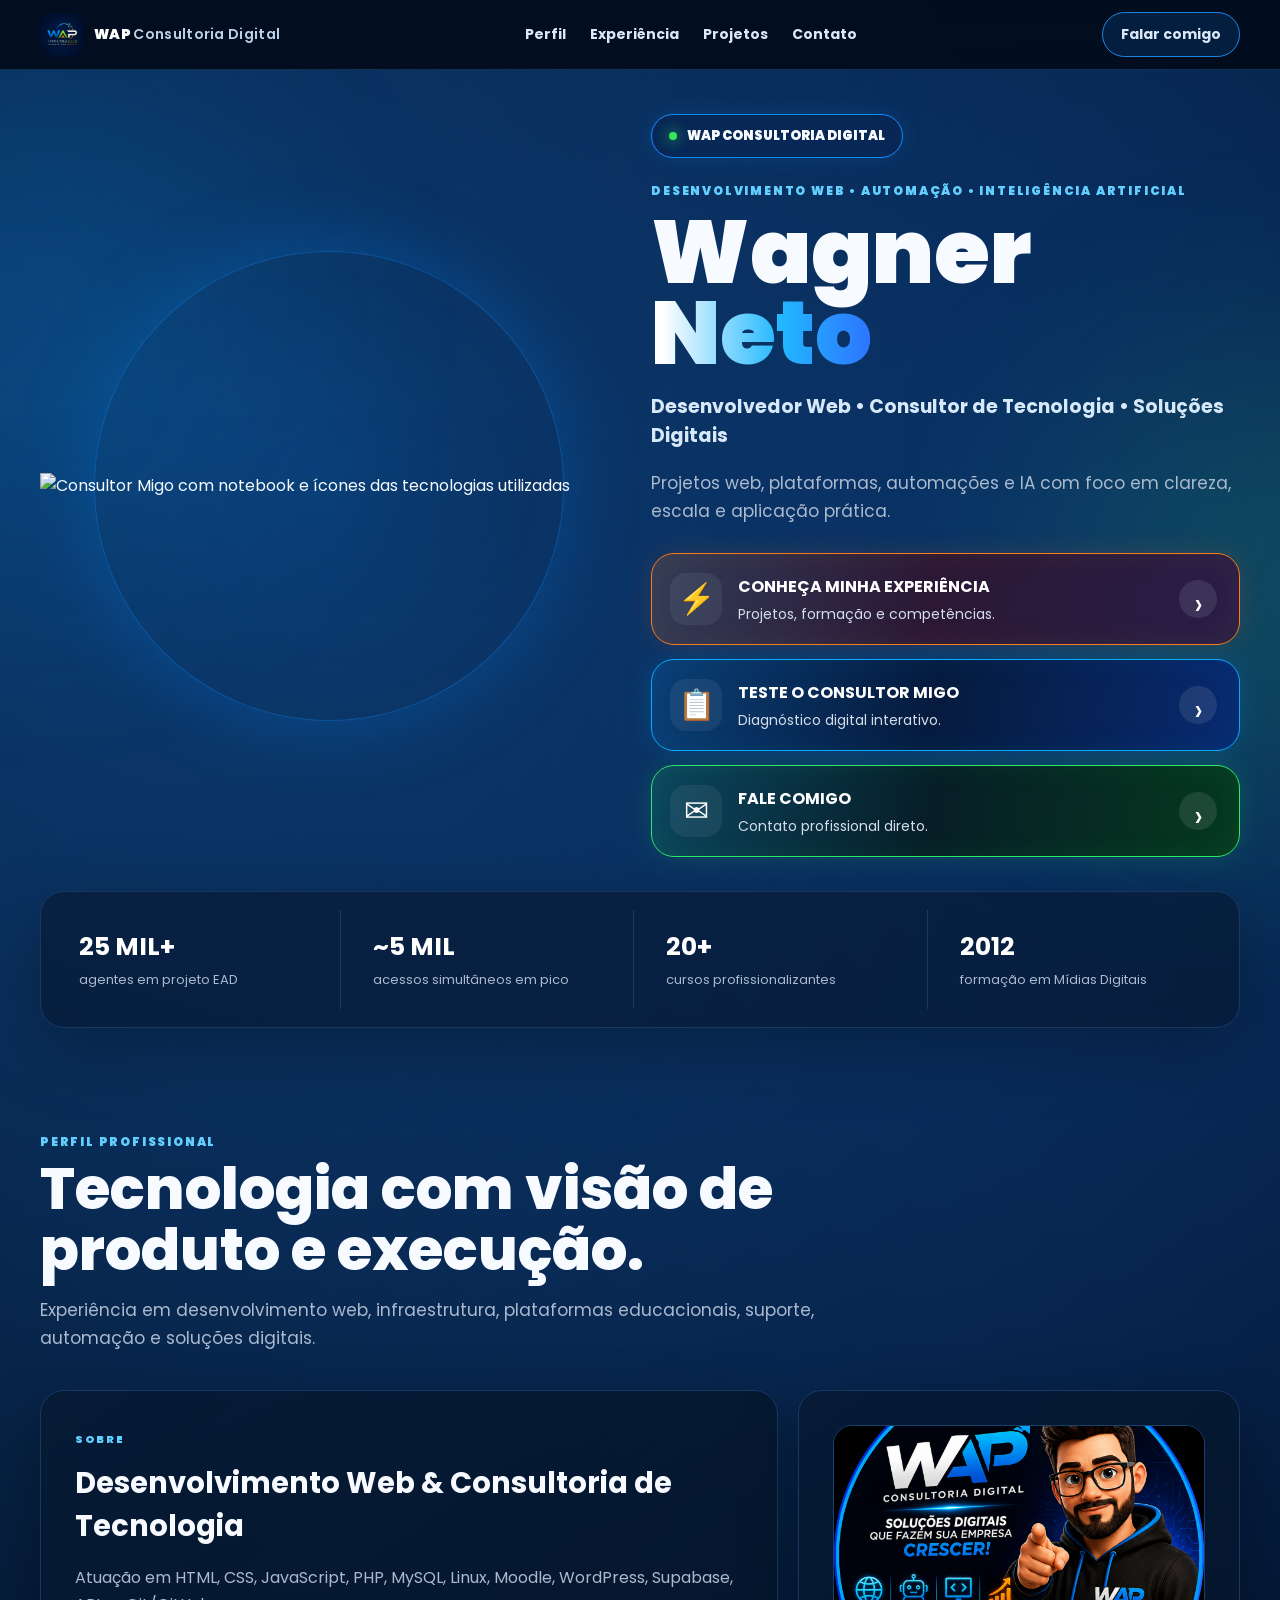
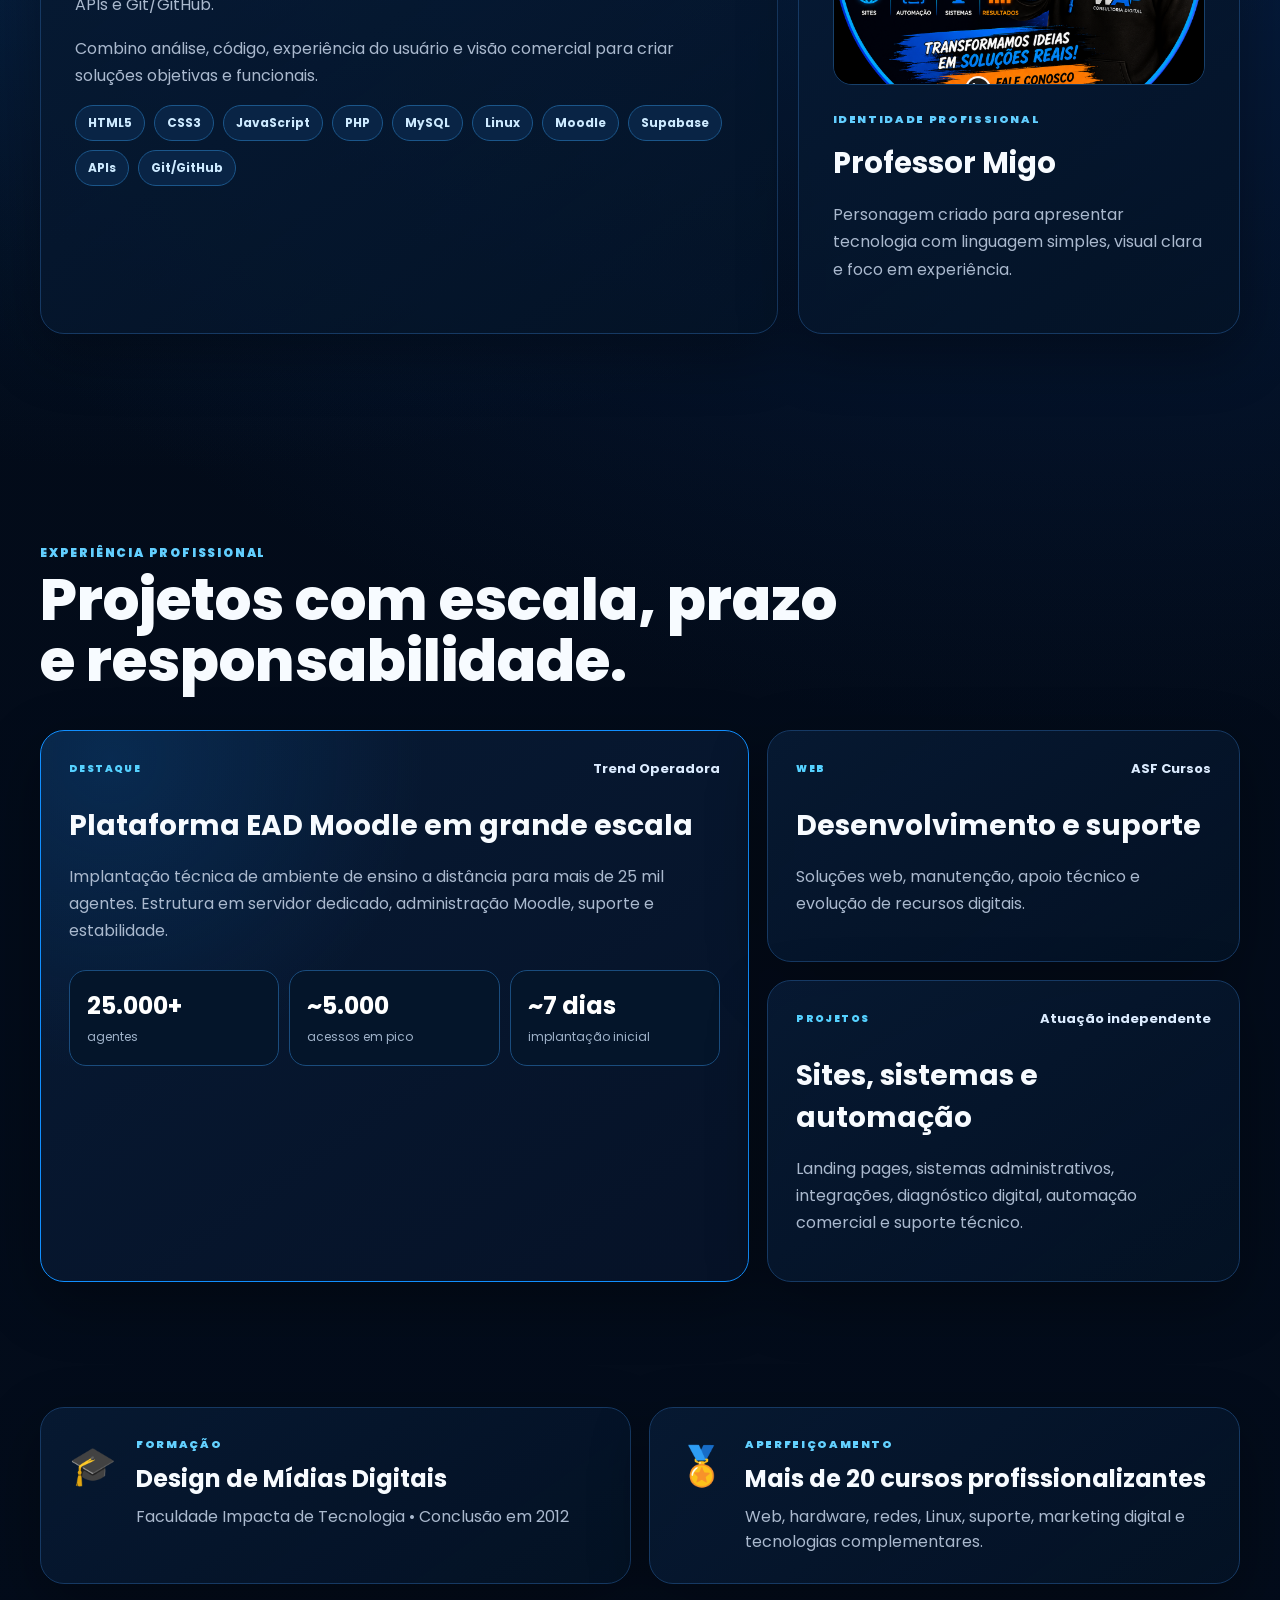
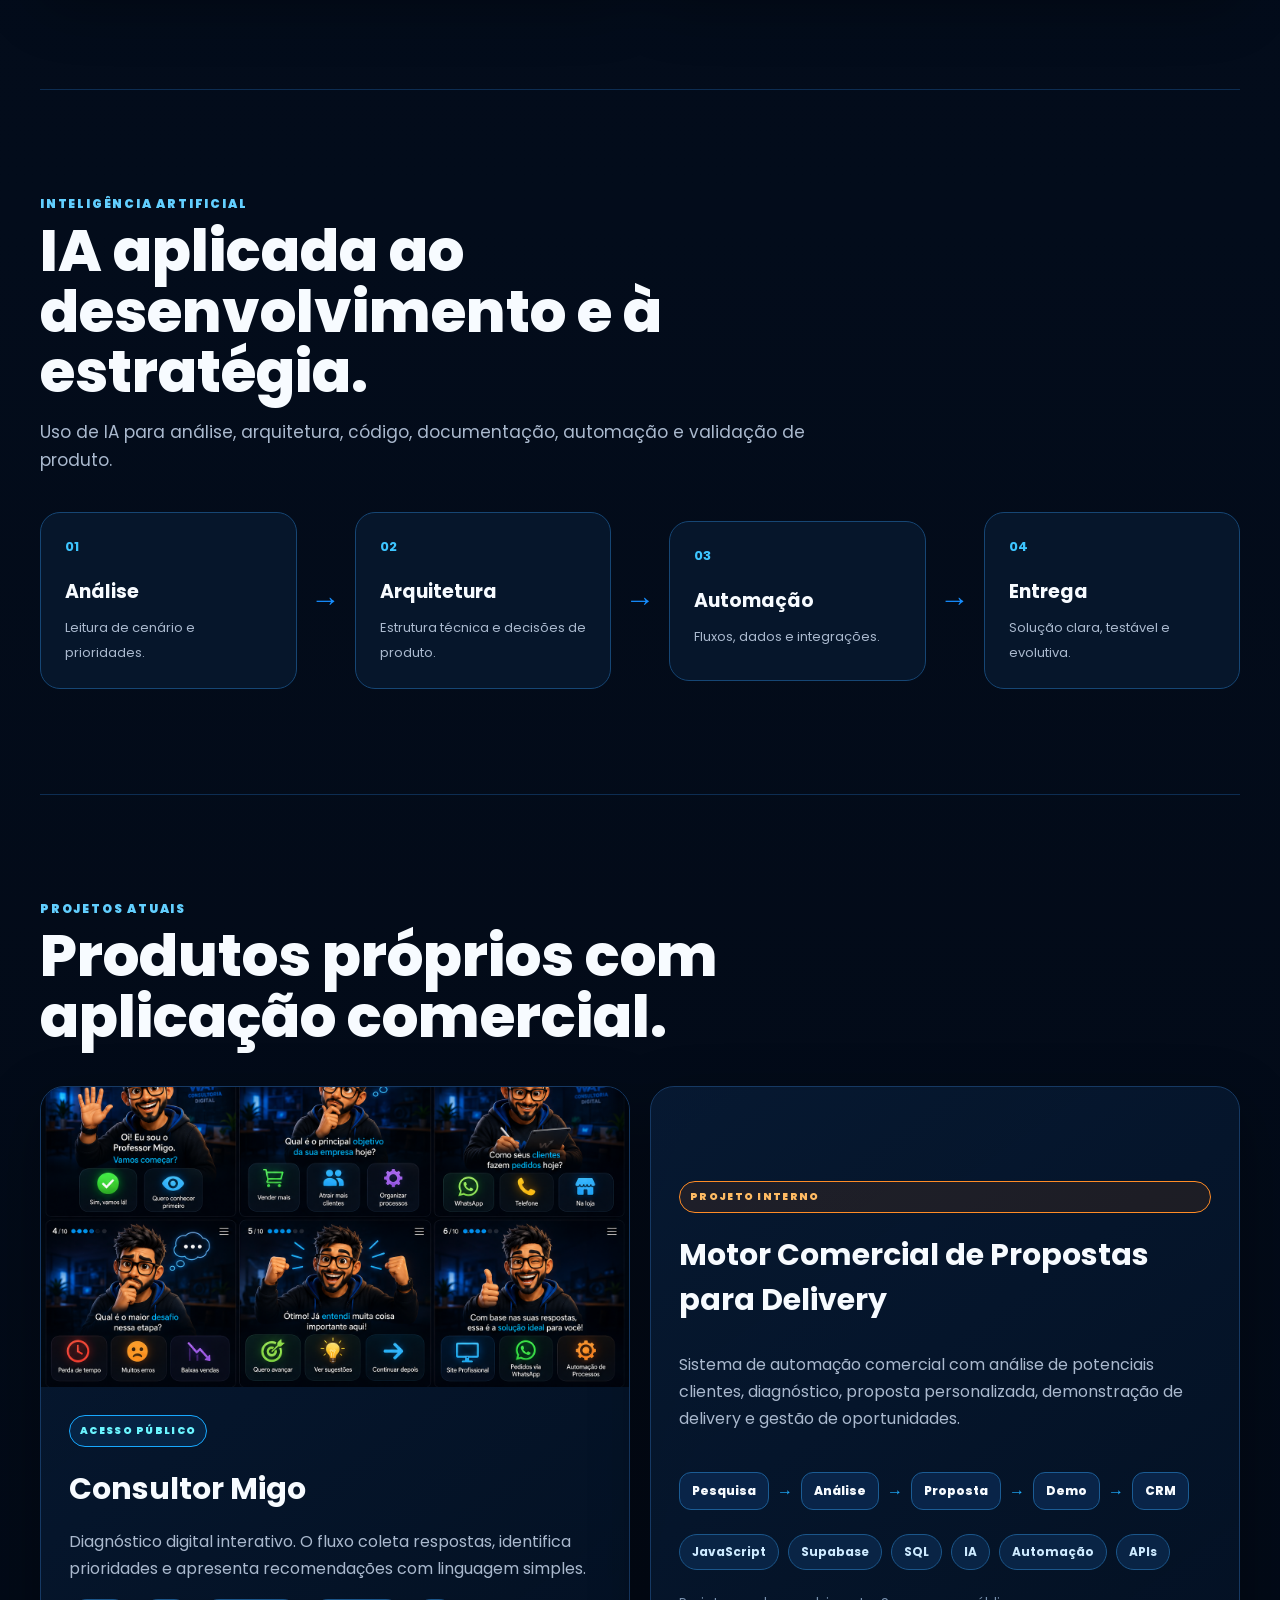
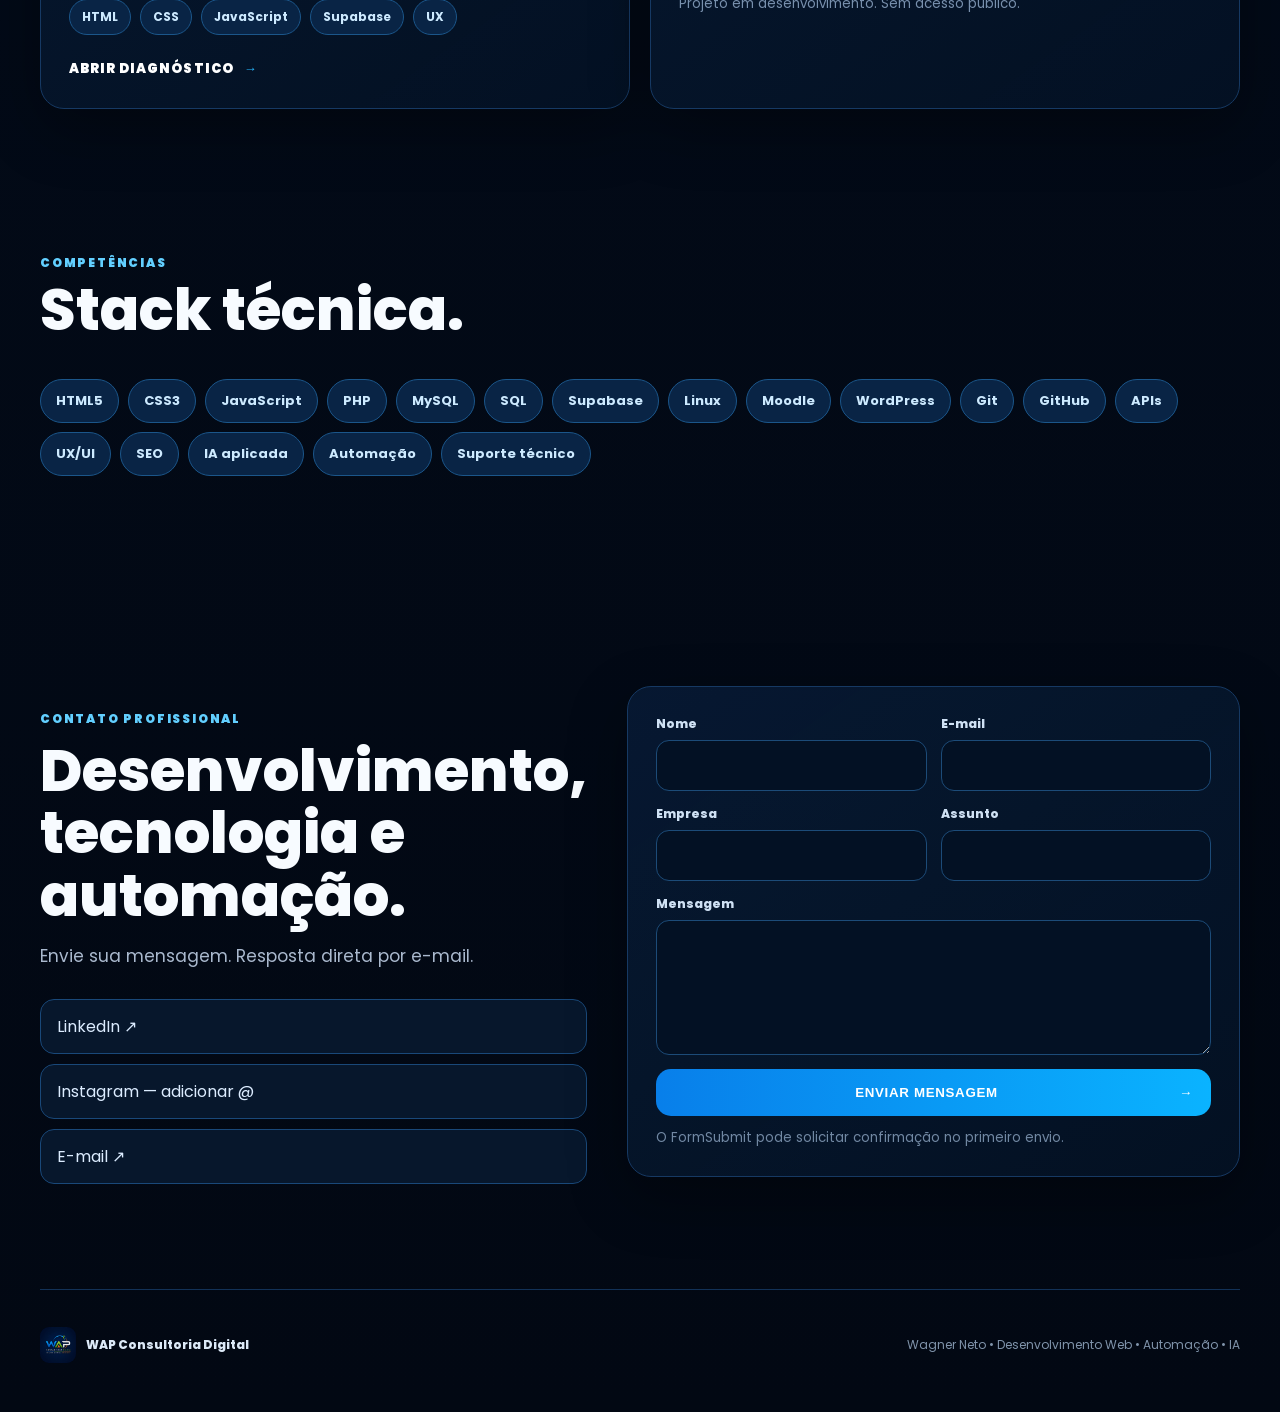
==== commit 5eba6838: "Add files via upload" ====
--- a/index.html
+++ b/index.html
@@ -8,7 +8,7 @@
   <title>Wagner Neto | Desenvolvimento Web, Automação e IA</title>
   <link rel="preconnect" href="https://fonts.googleapis.com">
   <link rel="preconnect" href="https://fonts.gstatic.com" crossorigin>
-  <link href="https://fonts.googleapis.com/css2?family=Inter:wght@400;500;600;700;800;900&family=Space+Grotesk:wght@600;700&display=swap" rel="stylesheet">
+  <link href="https://fonts.googleapis.com/css2?family=Poppins:wght@400;500;600;700;800;900&display=swap" rel="stylesheet">
   <link rel="stylesheet" href="style.css">
 </head>
 <body>
@@ -33,11 +33,7 @@
     <section id="inicio" class="hero shell">
       <div class="hero-character reveal">
         <div class="character-halo"></div>
-        <img src="assets/hero-wagner-neto.png" alt="Consultor Migo sorridente no computador" class="migo-main">
-        <div class="speech">
-          <span>PROFESSOR MIGO</span>
-          <strong>Experiência técnica.<br>Tecnologia aplicada.<br>Resultado real.</strong>
-        </div>
+        <img src="assets/consultor-migo-stack.png" alt="Consultor Migo com notebook e ícones das tecnologias utilizadas" class="migo-main">
       </div>
 
       <div class="hero-content reveal delay-1">
--- a/style.css
+++ b/style.css
@@ -2,7 +2,79 @@
   --bg:#020b18;--bg2:#04152d;--panel:#07182fdd;--line:#16345a;--text:#f7fbff;--muted:#aab9ce;
   --blue:#08a8ff;--blue2:#126cff;--green:#36e75c;--orange:#ff8b16;--red:#ff4a35;--radius:24px;
 }
-*{box-sizing:border-box}html{scroll-behavior:smooth}body{margin:0;background:radial-gradient(circle at 12% 8%,#0c3b70 0,transparent 27%),radial-gradient(circle at 85% 10%,#082c62 0,transparent 30%),linear-gradient(180deg,#020a17,#030c1b 55%,#020813);color:var(--text);font-family:Inter,Arial,sans-serif;overflow-x:hidden}.shell{width:min(1200px,calc(100% - 36px));margin:auto}.page-glow{position:fixed;width:480px;height:480px;border-radius:50%;filter:blur(120px);opacity:.15;pointer-events:none;z-index:-1}.glow-a{background:var(--blue);top:10%;left:-220px}.glow-b{background:var(--green);right:-260px;bottom:8%}.topbar{position:sticky;top:0;z-index:50;display:flex;align-items:center;justify-content:space-between;gap:24px;padding:12px max(18px,calc((100vw - 1200px)/2));background:#020a17df;border-bottom:1px solid #123157;backdrop-filter:blur(16px)}.brand{display:flex;align-items:center;gap:10px;color:#fff;text-decoration:none;font-weight:900;letter-spacing:.02em}.brand img{width:44px;height:44px;border-radius:12px;object-fit:cover}.brand span{font-size:14px}.brand b{font-weight:600;color:#bcd0e8}.topbar nav{display:flex;gap:24px}.topbar nav a,.top-cta{color:#dbe8f7;text-decoration:none;font-size:14px;font-weight:700}.topbar nav a:hover{color:var(--blue)}.top-cta{padding:11px 18px;border:1px solid #1f86e4;border-radius:999px;background:#0b4e9a45}.hero{min-height:760px;display:grid;grid-template-columns:.92fr 1.08fr;align-items:center;gap:28px;padding:60px 0 30px}.hero-character{position:relative;min-height:650px;display:flex;align-items:flex-end;justify-content:center}.character-halo{position:absolute;width:480px;height:480px;border:1px solid #168eff;border-radius:50%;box-shadow:0 0 80px #058cff44;top:62px}.migo-main{position:relative;width:min(560px,100%);max-height:640px;object-fit:contain;filter:drop-shadow(0 25px 40px #000a)}.speech{position:absolute;top:64px;right:-5px;width:250px;padding:18px 20px;border:2px solid #0da6ff;border-radius:26px;background:#031834e8;box-shadow:0 0 35px #0c8bff3b}.speech:after{content:"";position:absolute;left:25px;bottom:-18px;border:10px solid transparent;border-top-color:#0da6ff}.speech span{display:block;color:#70d9ff;font-size:11px;font-weight:900;letter-spacing:.16em;margin-bottom:8px}.speech strong{font:700 19px/1.3 Space Grotesk,Inter}.logo-pill{display:inline-flex;align-items:center;gap:10px;padding:11px 17px;border:1px solid #168aff;border-radius:999px;background:#06214e80;box-shadow:0 0 20px #0f8fff2b;font-weight:900;font-size:13px}.logo-pill .dot{width:8px;height:8px;border-radius:50%;background:var(--green);box-shadow:0 0 14px var(--green)}.kicker,.section-title p{margin:24px 0 8px;color:#62cfff;font-weight:900;font-size:12px;letter-spacing:.15em}.hero h1{font:900 clamp(50px,7vw,92px)/.9 Space Grotesk,Inter;margin:12px 0}.hero h1 span{background:linear-gradient(90deg,#fff 5%,#22b8ff 58%,#2d74ff);-webkit-background-clip:text;color:transparent}.hero-subtitle{font-size:19px;font-weight:700;color:#d7e8f9}.hero-text{max-width:670px;color:var(--muted);font-size:17px;line-height:1.65}.hero-actions{display:grid;gap:14px;margin-top:28px}.neon-card{display:grid;grid-template-columns:54px 1fr 42px;align-items:center;gap:14px;min-height:92px;padding:15px 18px;border:1px solid;border-radius:23px;color:#fff;text-decoration:none;transition:.25s ease;box-shadow:inset 0 0 25px #ffffff08}.neon-card:hover{transform:translateY(-3px) scale(1.008)}.neon-card.orange{border-color:#ff7a19;background:linear-gradient(100deg,#ff6b1129,#2c1835 48%,#281e48);box-shadow:0 0 28px #ff6b1624,inset 0 0 32px #ff9d1510}.neon-card.blue{border-color:#0ba9ff;background:linear-gradient(100deg,#0e89d526,#061b3e 48%,#082a70);box-shadow:0 0 28px #0ba9ff28,inset 0 0 32px #008cff10}.neon-card.green{border-color:#2ee966;background:linear-gradient(100deg,#18b84c26,#071e27 48%,#05391f);box-shadow:0 0 28px #2ee96624,inset 0 0 32px #2ee96610}.neon-card .icon{display:grid;place-items:center;width:52px;height:52px;border-radius:16px;background:#ffffff10;font-size:30px}.neon-card b{display:block;font-size:16px}.neon-card small{display:block;margin-top:5px;color:#d4deeb;font-size:14px}.neon-card i{display:grid;place-items:center;width:38px;height:38px;border-radius:50%;background:#ffffff18;font-style:normal;font-size:32px}.impact-strip{display:grid;grid-template-columns:repeat(4,1fr);gap:12px;padding:18px;border:1px solid #163862;border-radius:24px;background:#07172d99;box-shadow:0 20px 70px #0004}.impact-strip article{padding:18px 20px;border-right:1px solid #183b64}.impact-strip article:last-child{border-right:0}.impact-strip strong{display:block;color:#fff;font-size:25px}.impact-strip span{color:var(--muted);font-size:13px}.section{padding:105px 0}.section-title{max-width:820px;margin-bottom:38px}.section-title p{margin-top:0}.section-title h2{font:800 clamp(34px,5vw,58px)/1.05 Space Grotesk;margin:0 0 15px}.section-title span{color:var(--muted);font-size:17px;line-height:1.65}.profile-grid{display:grid;grid-template-columns:1.25fr .75fr;gap:20px}.glass-card,.experience,.education-card,.project-card,.contact-form{border:1px solid #163963;border-radius:var(--radius);background:linear-gradient(145deg,#071a34e8,#041326cf);box-shadow:0 20px 60px #0005}.glass-card{padding:34px}.card-label{display:inline-block;color:#62ceff;font-size:11px;font-weight:900;letter-spacing:.15em;margin-bottom:14px}.glass-card h3{font:700 29px Space Grotesk;margin:0 0 16px}.glass-card p{color:var(--muted);line-height:1.7}.skill-chips,.project-tags,.stack-cloud{display:flex;flex-wrap:wrap;gap:9px}.skill-chips span,.project-tags span,.stack-cloud span{border:1px solid #1b568a;background:#092445;padding:8px 12px;border-radius:999px;color:#cdeaff;font-size:12px;font-weight:700}.identity-card{display:grid;grid-template-rows:260px auto;gap:20px;overflow:hidden}.identity-card img{width:100%;height:260px;object-fit:cover;border-radius:19px;border:1px solid #17406a}.experience-grid{display:grid;grid-template-columns:1.2fr .8fr;gap:18px}.experience{padding:28px}.experience.featured{grid-row:span 2;border-color:#118fff;background:radial-gradient(circle at 10% 5%,#0e5ba442,transparent 38%),linear-gradient(145deg,#071a34,#061227)}.exp-head{display:flex;justify-content:space-between;gap:12px;align-items:center}.exp-head span{font-size:10px;font-weight:900;letter-spacing:.14em;color:#55d1ff}.exp-head b{font-size:13px;color:#dcecff}.experience h3{font:700 28px Space Grotesk;margin:26px 0 12px}.experience p{color:var(--muted);line-height:1.7}.metrics{display:grid;grid-template-columns:repeat(3,1fr);gap:10px;margin:26px 0}.metrics div{padding:17px;border:1px solid #1a4c7d;border-radius:17px;background:#04152a}.metrics strong{display:block;font-size:24px;color:#fff}.metrics span{font-size:12px;color:#9fb2c9}.education{display:grid;grid-template-columns:1fr 1fr;gap:18px;padding-top:20px}.education-card{display:flex;gap:20px;padding:28px}.education-icon{font-size:38px}.education-card p{margin:0 0 8px;color:#63d1ff;font-size:11px;font-weight:900;letter-spacing:.15em}.education-card h3{margin:0 0 8px;font:700 24px Space Grotesk}.education-card span{color:var(--muted);line-height:1.6}.ai-section{border-top:1px solid #0d2d52;border-bottom:1px solid #0d2d52}.ai-flow{display:grid;grid-template-columns:1fr auto 1fr auto 1fr auto 1fr;align-items:center;gap:14px}.ai-flow article{min-height:160px;padding:24px;border:1px solid #164674;border-radius:20px;background:#06162b}.ai-flow article b{display:block;color:#3dc5ff;font-size:13px}.ai-flow article strong{display:block;margin:20px 0 8px;font-size:19px}.ai-flow article span{color:var(--muted);font-size:13px;line-height:1.5}.ai-flow i{font-style:normal;color:#168eff;font-size:30px}.project-grid{display:grid;grid-template-columns:1fr 1fr;gap:20px}.project-card{overflow:hidden}.project-image{height:300px;overflow:hidden;background:#020912}.project-image img{width:100%;height:100%;object-fit:cover}.project-content{padding:28px}.project-content.full{min-height:100%;display:flex;flex-direction:column;justify-content:center}.status{display:inline-block;padding:7px 10px;border-radius:999px;font-size:10px;font-weight:900;letter-spacing:.13em}.public-status{color:#6bf5ff;border:1px solid #18a9ff;background:#0d67b42d}.private-status{color:#ffbb63;border:1px solid #ff8c26;background:#8f460e2d}.project-card h3{font:700 30px Space Grotesk;margin:20px 0 12px}.project-card p{color:var(--muted);line-height:1.7}.project-card a{display:inline-flex;margin-top:24px;color:#fff;text-decoration:none;font-size:13px;font-weight:900;letter-spacing:.08em}.project-card a b{color:#27b8ff;margin-left:10px}.project-card small{display:block;margin-top:24px;color:#7890ad}.automation-map{display:flex;align-items:center;flex-wrap:wrap;gap:8px;margin:24px 0}.automation-map span{padding:9px 12px;border-radius:12px;background:#092448;border:1px solid #1b5c94;font-size:12px;font-weight:800}.automation-map i{font-style:normal;color:#1faeff}.stack{padding-top:40px}.stack-cloud span{padding:11px 15px;font-size:13px}.contact{display:grid;grid-template-columns:.85fr 1.15fr;gap:40px;align-items:start}.contact-copy h2{font:800 clamp(36px,5vw,58px)/1.08 Space Grotesk;margin:12px 0 16px}.contact-copy>span{color:var(--muted);font-size:17px}.social-links{display:grid;gap:10px;margin-top:30px}.social-links a{padding:14px 16px;border:1px solid #194879;border-radius:14px;color:#dcecff;text-decoration:none;background:#07172c}.contact-form{padding:28px}.form-row{display:grid;grid-template-columns:1fr 1fr;gap:14px}.contact-form label{display:grid;gap:7px;margin-bottom:14px;color:#cfe1f4;font-size:12px;font-weight:800}.contact-form input,.contact-form textarea{width:100%;border:1px solid #1c4b78;border-radius:13px;background:#031124;color:#fff;padding:14px 15px;font:500 14px Inter;outline:none}.contact-form input:focus,.contact-form textarea:focus{border-color:#159dff;box-shadow:0 0 0 3px #159dff18}.contact-form button{width:100%;border:0;border-radius:15px;padding:16px 18px;background:linear-gradient(90deg,#087fea,#0ab3ff);color:#fff;font-weight:900;letter-spacing:.05em;cursor:pointer}.contact-form button span{float:right}.contact-form small{display:block;margin-top:12px;color:#7188a3}.footer{display:flex;justify-content:space-between;align-items:center;gap:20px;padding:34px 0 46px;border-top:1px solid #123157;color:#7f93aa;font-size:12px}.footer div{display:flex;align-items:center;gap:10px;color:#dce9f7;font-weight:800}.footer img{width:36px;height:36px;border-radius:9px;object-fit:cover}.reveal{opacity:0;transform:translateY(22px);transition:opacity .7s ease,transform .7s ease}.reveal.visible{opacity:1;transform:none}.delay-1{transition-delay:.08s}.delay-2{transition-delay:.16s}@media (prefers-reduced-motion:reduce){html{scroll-behavior:auto}.reveal{opacity:1;transform:none;transition:none}.neon-card{transition:none}}@media(max-width:960px){.topbar nav{display:none}.hero{grid-template-columns:1fr;padding-top:35px}.hero-character{min-height:520px;order:2}.hero-content{order:1}.speech{right:4%;top:35px}.impact-strip{grid-template-columns:1fr 1fr}.profile-grid,.experience-grid,.project-grid,.contact,.education{grid-template-columns:1fr}.experience.featured{grid-row:auto}.ai-flow{grid-template-columns:1fr 1fr}.ai-flow i{display:none}.identity-card{grid-template-rows:auto}.identity-card img{height:auto}.project-image{height:auto}.project-image img{height:auto}}@media(max-width:600px){.shell{width:min(100% - 22px,1200px)}.topbar{padding:10px 12px}.brand span{display:none}.top-cta{font-size:12px;padding:10px 12px}.hero{min-height:0;padding-top:28px}.hero h1{font-size:50px}.hero-subtitle{font-size:16px}.neon-card{grid-template-columns:46px 1fr 34px;min-height:82px;padding:13px}.neon-card .icon{width:44px;height:44px;font-size:24px}.neon-card b{font-size:13px}.neon-card small{font-size:12px}.hero-character{min-height:440px}.character-halo{width:330px;height:330px}.speech{width:200px;padding:13px;top:18px}.speech strong{font-size:15px}.impact-strip{grid-template-columns:1fr 1fr;padding:10px}.impact-strip article{padding:14px;border-right:0}.impact-strip strong{font-size:20px}.section{padding:72px 0}.section-title h2{font-size:36px}.glass-card,.experience,.education-card,.project-content,.contact-form{padding:21px}.metrics{grid-template-columns:1fr}.ai-flow{grid-template-columns:1fr}.form-row{grid-template-columns:1fr}.footer{flex-direction:column;align-items:flex-start}}
+*{box-sizing:border-box}html{scroll-behavior:smooth}body{margin:0;background:radial-gradient(circle at 12% 8%,#0c3b70 0,transparent 27%),radial-gradient(circle at 85% 10%,#082c62 0,transparent 30%),linear-gradient(180deg,#020a17,#030c1b 55%,#020813);color:var(--text);font-family:Poppins,Arial,sans-serif;overflow-x:hidden}.shell{width:min(1200px,calc(100% - 36px));margin:auto}.page-glow{position:fixed;width:480px;height:480px;border-radius:50%;filter:blur(120px);opacity:.15;pointer-events:none;z-index:-1}.glow-a{background:var(--blue);top:10%;left:-220px}.glow-b{background:var(--green);right:-260px;bottom:8%}.topbar{position:sticky;top:0;z-index:50;display:flex;align-items:center;justify-content:space-between;gap:24px;padding:12px max(18px,calc((100vw - 1200px)/2));background:#020a17df;border-bottom:1px solid #123157;backdrop-filter:blur(16px)}.brand{display:flex;align-items:center;gap:10px;color:#fff;text-decoration:none;font-weight:900;letter-spacing:.02em}.brand img{width:44px;height:44px;border-radius:12px;object-fit:cover}.brand span{font-size:14px}.brand b{font-weight:600;color:#bcd0e8}.topbar nav{display:flex;gap:24px}.topbar nav a,.top-cta{color:#dbe8f7;text-decoration:none;font-size:14px;font-weight:700}.topbar nav a:hover{color:var(--blue)}.top-cta{padding:11px 18px;border:1px solid #1f86e4;border-radius:999px;background:#0b4e9a45}.hero{min-height:760px;display:grid;grid-template-columns:.92fr 1.08fr;align-items:center;gap:28px;padding:60px 0 30px}.hero-character{position:relative;min-height:650px;display:flex;align-items:flex-end;justify-content:center}.character-halo{position:absolute;width:480px;height:480px;border:1px solid #168eff;border-radius:50%;box-shadow:0 0 80px #058cff44;top:62px}.migo-main{position:relative;width:min(560px,100%);max-height:640px;object-fit:contain;filter:drop-shadow(0 25px 40px #000a)}.speech{position:absolute;top:64px;right:-5px;width:250px;padding:18px 20px;border:2px solid #0da6ff;border-radius:26px;background:#031834e8;box-shadow:0 0 35px #0c8bff3b}.speech:after{content:"";position:absolute;left:25px;bottom:-18px;border:10px solid transparent;border-top-color:#0da6ff}.speech span{display:block;color:#70d9ff;font-size:11px;font-weight:900;letter-spacing:.16em;margin-bottom:8px}.speech strong{font:700 19px/1.3 Poppins,Arial}.logo-pill{display:inline-flex;align-items:center;gap:10px;padding:11px 17px;border:1px solid #168aff;border-radius:999px;background:#06214e80;box-shadow:0 0 20px #0f8fff2b;font-weight:900;font-size:13px}.logo-pill .dot{width:8px;height:8px;border-radius:50%;background:var(--green);box-shadow:0 0 14px var(--green)}.kicker,.section-title p{margin:24px 0 8px;color:#62cfff;font-weight:900;font-size:12px;letter-spacing:.15em}.hero h1{font:900 clamp(50px,7vw,92px)/.9 Poppins,Arial;margin:12px 0}.hero h1 span{background:linear-gradient(90deg,#fff 5%,#22b8ff 58%,#2d74ff);-webkit-background-clip:text;color:transparent}.hero-subtitle{font-size:19px;font-weight:700;color:#d7e8f9}.hero-text{max-width:670px;color:var(--muted);font-size:17px;line-height:1.65}.hero-actions{display:grid;gap:14px;margin-top:28px}.neon-card{display:grid;grid-template-columns:54px 1fr 42px;align-items:center;gap:14px;min-height:92px;padding:15px 18px;border:1px solid;border-radius:23px;color:#fff;text-decoration:none;transition:.25s ease;box-shadow:inset 0 0 25px #ffffff08}.neon-card:hover{transform:translateY(-3px) scale(1.008)}.neon-card.orange{border-color:#ff7a19;background:linear-gradient(100deg,#ff6b1129,#2c1835 48%,#281e48);box-shadow:0 0 28px #ff6b1624,inset 0 0 32px #ff9d1510}.neon-card.blue{border-color:#0ba9ff;background:linear-gradient(100deg,#0e89d526,#061b3e 48%,#082a70);box-shadow:0 0 28px #0ba9ff28,inset 0 0 32px #008cff10}.neon-card.green{border-color:#2ee966;background:linear-gradient(100deg,#18b84c26,#071e27 48%,#05391f);box-shadow:0 0 28px #2ee96624,inset 0 0 32px #2ee96610}.neon-card .icon{display:grid;place-items:center;width:52px;height:52px;border-radius:16px;background:#ffffff10;font-size:30px}.neon-card b{display:block;font-size:16px}.neon-card small{display:block;margin-top:5px;color:#d4deeb;font-size:14px}.neon-card i{display:grid;place-items:center;width:38px;height:38px;border-radius:50%;background:#ffffff18;font-style:normal;font-size:32px}.impact-strip{display:grid;grid-template-columns:repeat(4,1fr);gap:12px;padding:18px;border:1px solid #163862;border-radius:24px;background:#07172d99;box-shadow:0 20px 70px #0004}.impact-strip article{padding:18px 20px;border-right:1px solid #183b64}.impact-strip article:last-child{border-right:0}.impact-strip strong{display:block;color:#fff;font-size:25px}.impact-strip span{color:var(--muted);font-size:13px}.section{padding:105px 0}.section-title{max-width:820px;margin-bottom:38px}.section-title p{margin-top:0}.section-title h2{font:800 clamp(34px,5vw,58px)/1.05 Poppins;margin:0 0 15px}.section-title span{color:var(--muted);font-size:17px;line-height:1.65}.profile-grid{display:grid;grid-template-columns:1.25fr .75fr;gap:20px}.glass-card,.experience,.education-card,.project-card,.contact-form{border:1px solid #163963;border-radius:var(--radius);background:linear-gradient(145deg,#071a34e8,#041326cf);box-shadow:0 20px 60px #0005}.glass-card{padding:34px}.card-label{display:inline-block;color:#62ceff;font-size:11px;font-weight:900;letter-spacing:.15em;margin-bottom:14px}.glass-card h3{font:700 29px Poppins;margin:0 0 16px}.glass-card p{color:var(--muted);line-height:1.7}.skill-chips,.project-tags,.stack-cloud{display:flex;flex-wrap:wrap;gap:9px}.skill-chips span,.project-tags span,.stack-cloud span{border:1px solid #1b568a;background:#092445;padding:8px 12px;border-radius:999px;color:#cdeaff;font-size:12px;font-weight:700}.identity-card{display:grid;grid-template-rows:260px auto;gap:20px;overflow:hidden}.identity-card img{width:100%;height:260px;object-fit:cover;border-radius:19px;border:1px solid #17406a}.experience-grid{display:grid;grid-template-columns:1.2fr .8fr;gap:18px}.experience{padding:28px}.experience.featured{grid-row:span 2;border-color:#118fff;background:radial-gradient(circle at 10% 5%,#0e5ba442,transparent 38%),linear-gradient(145deg,#071a34,#061227)}.exp-head{display:flex;justify-content:space-between;gap:12px;align-items:center}.exp-head span{font-size:10px;font-weight:900;letter-spacing:.14em;color:#55d1ff}.exp-head b{font-size:13px;color:#dcecff}.experience h3{font:700 28px Poppins;margin:26px 0 12px}.experience p{color:var(--muted);line-height:1.7}.metrics{display:grid;grid-template-columns:repeat(3,1fr);gap:10px;margin:26px 0}.metrics div{padding:17px;border:1px solid #1a4c7d;border-radius:17px;background:#04152a}.metrics strong{display:block;font-size:24px;color:#fff}.metrics span{font-size:12px;color:#9fb2c9}.education{display:grid;grid-template-columns:1fr 1fr;gap:18px;padding-top:20px}.education-card{display:flex;gap:20px;padding:28px}.education-icon{font-size:38px}.education-card p{margin:0 0 8px;color:#63d1ff;font-size:11px;font-weight:900;letter-spacing:.15em}.education-card h3{margin:0 0 8px;font:700 24px Poppins}.education-card span{color:var(--muted);line-height:1.6}.ai-section{border-top:1px solid #0d2d52;border-bottom:1px solid #0d2d52}.ai-flow{display:grid;grid-template-columns:1fr auto 1fr auto 1fr auto 1fr;align-items:center;gap:14px}.ai-flow article{min-height:160px;padding:24px;border:1px solid #164674;border-radius:20px;background:#06162b}.ai-flow article b{display:block;color:#3dc5ff;font-size:13px}.ai-flow article strong{display:block;margin:20px 0 8px;font-size:19px}.ai-flow article span{color:var(--muted);font-size:13px;line-height:1.5}.ai-flow i{font-style:normal;color:#168eff;font-size:30px}.project-grid{display:grid;grid-template-columns:1fr 1fr;gap:20px}.project-card{overflow:hidden}.project-image{height:300px;overflow:hidden;background:#020912}.project-image img{width:100%;height:100%;object-fit:cover}.project-content{padding:28px}.project-content.full{min-height:100%;display:flex;flex-direction:column;justify-content:center}.status{display:inline-block;padding:7px 10px;border-radius:999px;font-size:10px;font-weight:900;letter-spacing:.13em}.public-status{color:#6bf5ff;border:1px solid #18a9ff;background:#0d67b42d}.private-status{color:#ffbb63;border:1px solid #ff8c26;background:#8f460e2d}.project-card h3{font:700 30px Poppins;margin:20px 0 12px}.project-card p{color:var(--muted);line-height:1.7}.project-card a{display:inline-flex;margin-top:24px;color:#fff;text-decoration:none;font-size:13px;font-weight:900;letter-spacing:.08em}.project-card a b{color:#27b8ff;margin-left:10px}.project-card small{display:block;margin-top:24px;color:#7890ad}.automation-map{display:flex;align-items:center;flex-wrap:wrap;gap:8px;margin:24px 0}.automation-map span{padding:9px 12px;border-radius:12px;background:#092448;border:1px solid #1b5c94;font-size:12px;font-weight:800}.automation-map i{font-style:normal;color:#1faeff}.stack{padding-top:40px}.stack-cloud span{padding:11px 15px;font-size:13px}.contact{display:grid;grid-template-columns:.85fr 1.15fr;gap:40px;align-items:start}.contact-copy h2{font:800 clamp(36px,5vw,58px)/1.08 Poppins;margin:12px 0 16px}.contact-copy>span{color:var(--muted);font-size:17px}.social-links{display:grid;gap:10px;margin-top:30px}.social-links a{padding:14px 16px;border:1px solid #194879;border-radius:14px;color:#dcecff;text-decoration:none;background:#07172c}.contact-form{padding:28px}.form-row{display:grid;grid-template-columns:1fr 1fr;gap:14px}.contact-form label{display:grid;gap:7px;margin-bottom:14px;color:#cfe1f4;font-size:12px;font-weight:800}.contact-form input,.contact-form textarea{width:100%;border:1px solid #1c4b78;border-radius:13px;background:#031124;color:#fff;padding:14px 15px;font:500 14px Poppins;outline:none}.contact-form input:focus,.contact-form textarea:focus{border-color:#159dff;box-shadow:0 0 0 3px #159dff18}.contact-form button{width:100%;border:0;border-radius:15px;padding:16px 18px;background:linear-gradient(90deg,#087fea,#0ab3ff);color:#fff;font-weight:900;letter-spacing:.05em;cursor:pointer}.contact-form button span{float:right}.contact-form small{display:block;margin-top:12px;color:#7188a3}.footer{display:flex;justify-content:space-between;align-items:center;gap:20px;padding:34px 0 46px;border-top:1px solid #123157;color:#7f93aa;font-size:12px}.footer div{display:flex;align-items:center;gap:10px;color:#dce9f7;font-weight:800}.footer img{width:36px;height:36px;border-radius:9px;object-fit:cover}.reveal{opacity:0;transform:translateY(22px);transition:opacity .7s ease,transform .7s ease}.reveal.visible{opacity:1;transform:none}.delay-1{transition-delay:.08s}.delay-2{transition-delay:.16s}@media (prefers-reduced-motion:reduce){html{scroll-behavior:auto}.reveal{opacity:1;transform:none;transition:none}.neon-card{transition:none}}@media(max-width:960px){.topbar nav{display:none}.hero{grid-template-columns:1fr;padding-top:35px}.hero-character{min-height:520px;order:2}.hero-content{order:1}.speech{right:4%;top:35px}.impact-strip{grid-template-columns:1fr 1fr}.profile-grid,.experience-grid,.project-grid,.contact,.education{grid-template-columns:1fr}.experience.featured{grid-row:auto}.ai-flow{grid-template-columns:1fr 1fr}.ai-flow i{display:none}.identity-card{grid-template-rows:auto}.identity-card img{height:auto}.project-image{height:auto}.project-image img{height:auto}}@media(max-width:600px){.shell{width:min(100% - 22px,1200px)}.topbar{padding:10px 12px}.brand span{display:none}.top-cta{font-size:12px;padding:10px 12px}.hero{min-height:0;padding-top:28px}.hero h1{font-size:50px}.hero-subtitle{font-size:16px}.neon-card{grid-template-columns:46px 1fr 34px;min-height:82px;padding:13px}.neon-card .icon{width:44px;height:44px;font-size:24px}.neon-card b{font-size:13px}.neon-card small{font-size:12px}.hero-character{min-height:440px}.character-halo{width:330px;height:330px}.speech{width:200px;padding:13px;top:18px}.speech strong{font-size:15px}.impact-strip{grid-template-columns:1fr 1fr;padding:10px}.impact-strip article{padding:14px;border-right:0}.impact-strip strong{font-size:20px}.section{padding:72px 0}.section-title h2{font-size:36px}.glass-card,.experience,.education-card,.project-content,.contact-form{padding:21px}.metrics{grid-template-columns:1fr}.ai-flow{grid-template-columns:1fr}.form-row{grid-template-columns:1fr}.footer{flex-direction:column;align-items:flex-start}}
 
 /* V3: imagem inicial do Consultor Migo */
 .hero-visual .migo-main{width:100%;max-width:760px;aspect-ratio:16/9;object-fit:cover;object-position:center;border-radius:28px;}
+
+/* v04 — Consultor Migo integrado ao hero */
+.hero-character{min-height:660px;align-items:center;overflow:visible}
+.hero-character .character-halo{width:520px;height:520px;top:50%;left:50%;transform:translate(-50%,-50%);background:radial-gradient(circle,#0d8fff18 0,transparent 67%);border-color:#168eff55}
+.hero-character .migo-main{width:min(650px,110%);max-height:670px;aspect-ratio:auto;object-fit:contain;object-position:center;border-radius:0;filter:drop-shadow(0 28px 45px #000b)}
+@media(max-width:960px){.hero-character{min-height:560px}.hero-character .migo-main{width:min(620px,100%);max-height:560px}.hero-character .character-halo{width:430px;height:430px}}
+@media(max-width:600px){.hero-character{min-height:430px}.hero-character .migo-main{width:100%;max-height:430px}.hero-character .character-halo{width:310px;height:310px}}
+
+/* v05 — Hero integrado e responsivo */
+.hero{
+  grid-template-columns:minmax(0,1fr) minmax(360px,1.02fr);
+  gap:34px;
+  min-height:720px;
+  padding:44px 0 34px;
+}
+.hero-character{
+  min-height:620px;
+  align-items:center;
+  justify-content:center;
+  order:1;
+}
+.hero-content{order:2;min-width:0}
+.hero-character .migo-main{
+  width:min(610px,108%);
+  max-height:620px;
+  object-fit:contain;
+  object-position:center;
+}
+.hero-character .character-halo{width:470px;height:470px}
+
+/* Tablet: continua lado a lado, mas compacta */
+@media (min-width:700px) and (max-width:960px){
+  .hero{
+    grid-template-columns:minmax(0,.9fr) minmax(0,1.1fr);
+    gap:20px;
+    min-height:610px;
+    padding-top:32px;
+  }
+  .hero-character{order:1;min-height:500px}
+  .hero-content{order:2}
+  .hero-character .migo-main{width:112%;max-height:500px}
+  .hero-character .character-halo{width:360px;height:360px}
+  .hero h1{font-size:clamp(48px,7vw,68px)}
+  .hero-subtitle{font-size:16px}
+  .hero-text{font-size:15px}
+  .neon-card{min-height:78px;padding:12px 14px;grid-template-columns:46px 1fr 34px}
+  .neon-card .icon{width:44px;height:44px;font-size:24px}
+  .neon-card b{font-size:13px}
+  .neon-card small{font-size:11px}
+}
+
+/* Celular: Migo primeiro, conteúdo logo abaixo */
+@media (max-width:699px){
+  .hero{
+    grid-template-columns:1fr;
+    gap:4px;
+    min-height:0;
+    padding:18px 0 26px;
+  }
+  .hero-character{order:1;min-height:390px;margin:-12px 0 -8px}
+  .hero-content{order:2}
+  .hero-character .migo-main{width:min(520px,116%);max-height:410px}
+  .hero-character .character-halo{width:300px;height:300px}
+  .logo-pill{margin-top:0}
+  .kicker{margin-top:18px}
+}
+
+@media (max-width:420px){
+  .hero-character{min-height:340px}
+  .hero-character .migo-main{max-height:355px;width:118%}
+  .hero h1{font-size:46px}
+}
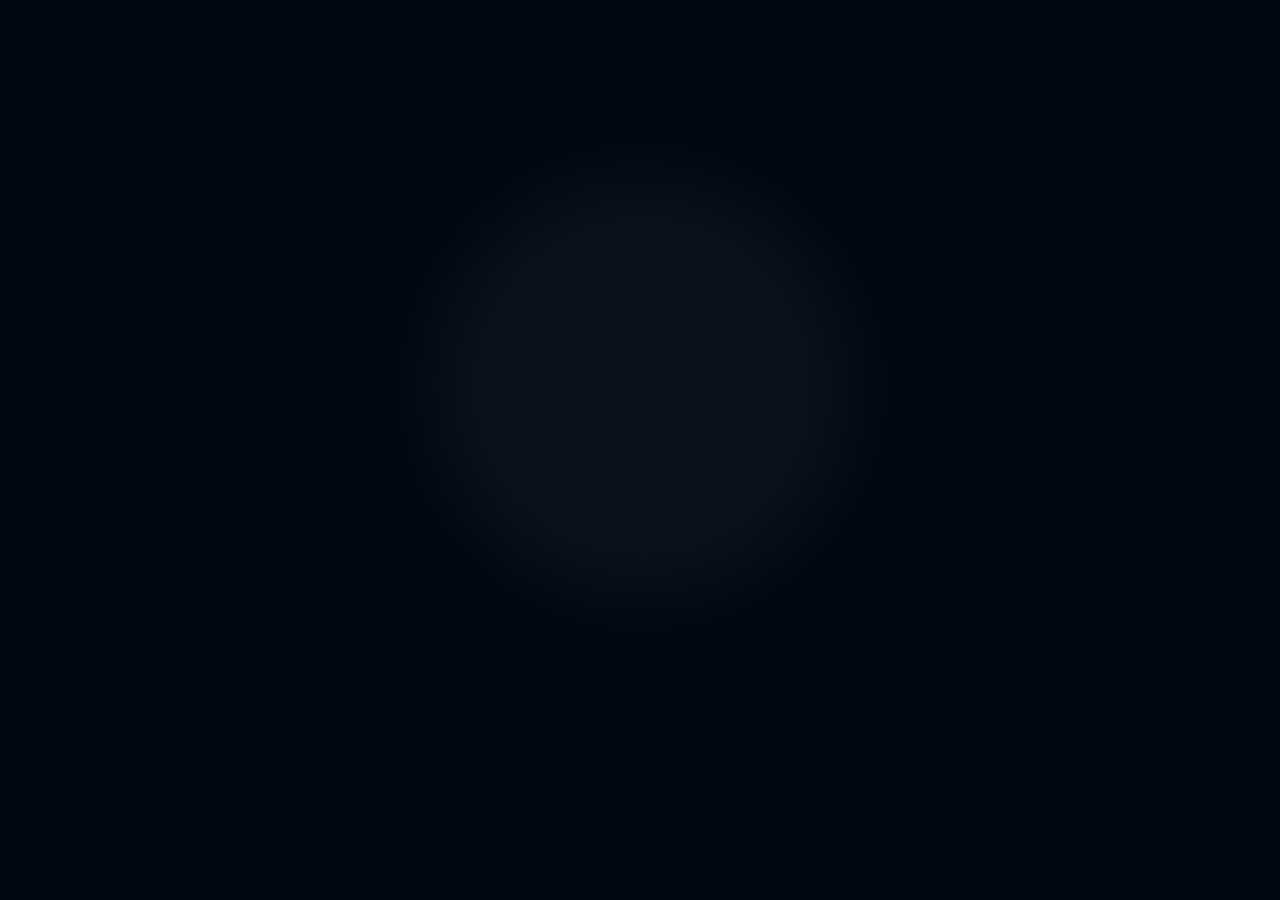
==== commit 01f51391: "Add files via upload" ====
--- a/index.html
+++ b/index.html
@@ -1,241 +1,194 @@
-<!DOCTYPE html>
+<!doctype html>
 <html lang="pt-BR">
 <head>
-  <meta charset="UTF-8">
-  <meta name="viewport" content="width=device-width, initial-scale=1.0">
-  <meta name="theme-color" content="#031329">
-  <meta name="description" content="Portfólio profissional de Wagner Neto — Desenvolvimento Web, Automação, IA e Consultoria Digital.">
-  <title>Wagner Neto | Desenvolvimento Web, Automação e IA</title>
-  <link rel="preconnect" href="https://fonts.googleapis.com">
-  <link rel="preconnect" href="https://fonts.gstatic.com" crossorigin>
-  <link href="https://fonts.googleapis.com/css2?family=Poppins:wght@400;500;600;700;800;900&display=swap" rel="stylesheet">
-  <link rel="stylesheet" href="style.css">
+<meta charset="utf-8">
+<meta name="viewport" content="width=device-width,initial-scale=1,viewport-fit=cover">
+<meta name="theme-color" content="#020817">
+<title>WAP — Experiência Inteligente</title>
+<meta name="description" content="Diagnóstico interativo WAP: cenário, prioridades, demonstração e contato.">
+<link rel="stylesheet" href="style.css">
 </head>
 <body>
-  <div class="page-glow glow-a"></div>
-  <div class="page-glow glow-b"></div>
+<main id="app" class="app" data-view="intro" data-family="unknown">
 
-  <header class="topbar">
-    <a href="#inicio" class="brand" aria-label="WAP Consultoria Digital">
-      <img src="assets/logo-wap.jpg" alt="WAP Consultoria Digital">
-      <span>WAP <b>Consultoria Digital</b></span>
-    </a>
-    <nav aria-label="Navegação principal">
-      <a href="#perfil">Perfil</a>
-      <a href="#experiencia">Experiência</a>
-      <a href="#projetos">Projetos</a>
-      <a href="#contato">Contato</a>
-    </nav>
-    <a class="top-cta" href="#contato">Falar comigo</a>
-  </header>
+  <!-- TELA 1 — REFERÊNCIA VISUAL APROVADA -->
+  <section id="intro" class="view intro-view active" aria-label="Início">
+    <div class="intro-image" aria-hidden="true"></div>
+    <div class="intro-light-control" aria-hidden="true"></div>
+    <button id="startBtn" class="play-target" type="button" aria-label="Iniciar diagnóstico">
+      <span>Iniciar diagnóstico</span>
+    </button>
+  </section>
 
-  <main>
-    <section id="inicio" class="hero shell">
-      <div class="hero-character reveal">
-        <div class="character-halo"></div>
-        <img src="assets/consultor-migo-stack.png" alt="Consultor Migo com notebook e ícones das tecnologias utilizadas" class="migo-main">
+  <!-- SHELL ÚNICO DO JOGO. A GEOMETRIA NÃO MUDA ENTRE ESTADOS -->
+  <section id="gameView" class="view game-view">
+    <div class="game-bg" aria-hidden="true"></div>
+
+    <header class="topbar">
+      <div class="brand">
+        <img src="assets/logo-wap.png" alt="WAP Consultoria Digital">
+        <span class="brand-line"></span>
+        <div class="brand-copy"><span>Sua jornada digital</span><b>começa aqui.</b></div>
       </div>
+      <nav class="topnav" aria-label="Navegação WAP">
+        <button type="button" data-home aria-label="Início"><svg viewBox="0 0 24 24"><path d="M3 11 12 3l9 8v9a1 1 0 0 1-1 1h-5v-7H9v7H4a1 1 0 0 1-1-1z"/></svg><small>Início</small></button>
+        <button type="button" aria-label="Serviços"><svg viewBox="0 0 24 24"><path d="m12 3 8 4.5v9L12 21l-8-4.5v-9zm0 0v9m8-4.5-8 4.5-8-4.5"/></svg><small>Serviços</small></button>
+        <button type="button" aria-label="Resultados"><svg viewBox="0 0 24 24"><path d="M5 20V9m7 11V4m7 16v-7"/></svg><small>Resultados</small></button>
+        <button type="button" data-contact aria-label="Contato"><svg viewBox="0 0 24 24"><path d="M5 5h14a2 2 0 0 1 2 2v8a2 2 0 0 1-2 2h-7l-4 4v-4H5a2 2 0 0 1-2-2V7a2 2 0 0 1 2-2z"/></svg><small>Contato</small></button>
+      </nav>
+    </header>
 
-      <div class="hero-content reveal delay-1">
-        <div class="logo-pill"><span class="dot"></span> WAP CONSULTORIA DIGITAL</div>
-        <p class="kicker">DESENVOLVIMENTO WEB • AUTOMAÇÃO • INTELIGÊNCIA ARTIFICIAL</p>
-        <h1>Wagner<br><span>Neto</span></h1>
-        <p class="hero-subtitle">Desenvolvedor Web • Consultor de Tecnologia • Soluções Digitais</p>
-        <p class="hero-text">Projetos web, plataformas, automações e IA com foco em clareza, escala e aplicação prática.</p>
+    <div class="stage">
+      <!-- ÁREA PRINCIPAL - apenas o conteúdo muda -->
+      <section class="main-panel">
 
-        <div class="hero-actions">
-          <a class="neon-card orange" href="#experiencia">
-            <span class="icon">⚡</span>
-            <span><b>CONHEÇA MINHA EXPERIÊNCIA</b><small>Projetos, formação e competências.</small></span>
-            <i>›</i>
-          </a>
-          <a class="neon-card blue" href="https://wagnerapneto1988-eng.github.io/comercial/" target="_blank" rel="noopener">
-            <span class="icon">📋</span>
-            <span><b>TESTE O CONSULTOR MIGO</b><small>Diagnóstico digital interativo.</small></span>
-            <i>›</i>
-          </a>
-          <a class="neon-card green" href="#contato">
-            <span class="icon">✉</span>
-            <span><b>FALE COMIGO</b><small>Contato profissional direto.</small></span>
-            <i>›</i>
-          </a>
-        </div>
-      </div>
-    </section>
-
-    <section class="impact-strip shell reveal" aria-label="Destaques profissionais">
-      <article><strong>25 MIL+</strong><span>agentes em projeto EAD</span></article>
-      <article><strong>~5 MIL</strong><span>acessos simultâneos em pico</span></article>
-      <article><strong>20+</strong><span>cursos profissionalizantes</span></article>
-      <article><strong>2012</strong><span>formação em Mídias Digitais</span></article>
-    </section>
-
-    <section id="perfil" class="section shell">
-      <div class="section-title reveal">
-        <p>PERFIL PROFISSIONAL</p>
-        <h2>Tecnologia com visão de produto e execução.</h2>
-        <span>Experiência em desenvolvimento web, infraestrutura, plataformas educacionais, suporte, automação e soluções digitais.</span>
-      </div>
-
-      <div class="profile-grid">
-        <article class="glass-card profile-main reveal">
-          <span class="card-label">SOBRE</span>
-          <h3>Desenvolvimento Web & Consultoria de Tecnologia</h3>
-          <p>Atuação em HTML, CSS, JavaScript, PHP, MySQL, Linux, Moodle, WordPress, Supabase, APIs e Git/GitHub.</p>
-          <p>Combino análise, código, experiência do usuário e visão comercial para criar soluções objetivas e funcionais.</p>
-          <div class="skill-chips">
-            <span>HTML5</span><span>CSS3</span><span>JavaScript</span><span>PHP</span><span>MySQL</span><span>Linux</span><span>Moodle</span><span>Supabase</span><span>APIs</span><span>Git/GitHub</span>
+        <article id="questionScreen" class="screen active" data-screen="question">
+          <div class="question-progress"><b id="qNumber">1</b><div id="qDots"></div></div>
+          <span class="eyebrow">DIAGNÓSTICO</span>
+          <h1 id="questionTitle">Qual é o principal objetivo do seu negócio hoje?</h1>
+          <p id="questionHint" class="screen-help"></p>
+          <div id="choices" class="choices"></div>
+          <div class="screen-nav">
+            <button id="questionBack" class="btn secondary" type="button">← Voltar</button>
+            <span class="screen-status" id="questionStatus">Escolha uma opção</span>
+            <button id="questionNext" class="btn primary" type="button" disabled>Avançar →</button>
           </div>
         </article>
 
-        <article class="glass-card identity-card reveal delay-1">
-          <img src="assets/migo-selo.png" alt="Identidade visual do Consultor Migo">
-          <div>
-            <span class="card-label">IDENTIDADE PROFISSIONAL</span>
-            <h3>Professor Migo</h3>
-            <p>Personagem criado para apresentar tecnologia com linguagem simples, visual clara e foco em experiência.</p>
+        <article id="resultScreen" class="screen" data-screen="result">
+          <span class="eyebrow">SEU DIAGNÓSTICO</span>
+          <h1>Aqui está a <em>leitura do seu cenário</em></h1>
+          <div id="signals" class="signal-layout"></div>
+          <div class="recommendation">
+            <span class="rec-icon">◎</span>
+            <div><b>RECOMENDAÇÃO WAP</b><p id="recommendationText">Primeiro clareza. Depois tecnologia.</p></div>
           </div>
-        </article>
-      </div>
-    </section>
-
-    <section id="experiencia" class="section shell">
-      <div class="section-title reveal">
-        <p>EXPERIÊNCIA PROFISSIONAL</p>
-        <h2>Projetos com escala, prazo e responsabilidade.</h2>
-      </div>
-
-      <div class="experience-grid">
-        <article class="experience featured reveal">
-          <div class="exp-head"><span>DESTAQUE</span><b>Trend Operadora</b></div>
-          <h3>Plataforma EAD Moodle em grande escala</h3>
-          <p>Implantação técnica de ambiente de ensino a distância para mais de 25 mil agentes. Estrutura em servidor dedicado, administração Moodle, suporte e estabilidade.</p>
-          <div class="metrics">
-            <div><strong>25.000+</strong><span>agentes</span></div>
-            <div><strong>~5.000</strong><span>acessos em pico</span></div>
-            <div><strong>~7 dias</strong><span>implantação inicial</span></div>
+          <div class="screen-nav">
+            <button class="btn secondary" data-back="question" type="button">← Voltar</button>
+            <span class="screen-status">Leitura concluída</span>
+            <button id="toDemo" class="btn primary" type="button">Avançar →</button>
           </div>
         </article>
 
-        <article class="experience reveal delay-1">
-          <div class="exp-head"><span>WEB</span><b>ASF Cursos</b></div>
-          <h3>Desenvolvimento e suporte</h3>
-          <p>Soluções web, manutenção, apoio técnico e evolução de recursos digitais.</p>
-        </article>
+        <article id="demoScreen" class="screen" data-screen="demo">
+          <span class="eyebrow">DEMONSTRAÇÃO PERSONALIZADA</span>
+          <h1 id="demoHeading"><em>Modelo funcional</em></h1>
+          <p id="demoSub" class="screen-help centered"></p>
 
-        <article class="experience reveal delay-2">
-          <div class="exp-head"><span>PROJETOS</span><b>Atuação independente</b></div>
-          <h3>Sites, sistemas e automação</h3>
-          <p>Landing pages, sistemas administrativos, integrações, diagnóstico digital, automação comercial e suporte técnico.</p>
-        </article>
-      </div>
-    </section>
+          <div id="demoProduct" class="demo-product"></div>
 
-    <section class="section shell education">
-      <article class="education-card reveal">
-        <span class="education-icon">🎓</span>
-        <div><p>FORMAÇÃO</p><h3>Design de Mídias Digitais</h3><span>Faculdade Impacta de Tecnologia • Conclusão em 2012</span></div>
-      </article>
-      <article class="education-card reveal delay-1">
-        <span class="education-icon">🏅</span>
-        <div><p>APERFEIÇOAMENTO</p><h3>Mais de 20 cursos profissionalizantes</h3><span>Web, hardware, redes, Linux, suporte, marketing digital e tecnologias complementares.</span></div>
-      </article>
-    </section>
+          <div id="demoFeatures" class="demo-features"></div>
 
-    <section class="section shell ai-section">
-      <div class="section-title reveal">
-        <p>INTELIGÊNCIA ARTIFICIAL</p>
-        <h2>IA aplicada ao desenvolvimento e à estratégia.</h2>
-        <span>Uso de IA para análise, arquitetura, código, documentação, automação e validação de produto.</span>
-      </div>
-      <div class="ai-flow reveal delay-1">
-        <article><b>01</b><strong>Análise</strong><span>Leitura de cenário e prioridades.</span></article>
-        <i>→</i>
-        <article><b>02</b><strong>Arquitetura</strong><span>Estrutura técnica e decisões de produto.</span></article>
-        <i>→</i>
-        <article><b>03</b><strong>Automação</strong><span>Fluxos, dados e integrações.</span></article>
-        <i>→</i>
-        <article><b>04</b><strong>Entrega</strong><span>Solução clara, testável e evolutiva.</span></article>
-      </div>
-    </section>
-
-    <section id="projetos" class="section shell projects">
-      <div class="section-title reveal">
-        <p>PROJETOS ATUAIS</p>
-        <h2>Produtos próprios com aplicação comercial.</h2>
-      </div>
-
-      <div class="project-grid">
-        <article class="project-card public reveal">
-          <div class="project-image"><img src="assets/migo-diagnostico.png" alt="Consultor Migo em diagnóstico digital"></div>
-          <div class="project-content">
-            <div class="status public-status">ACESSO PÚBLICO</div>
-            <h3>Consultor Migo</h3>
-            <p>Diagnóstico digital interativo. O fluxo coleta respostas, identifica prioridades e apresenta recomendações com linguagem simples.</p>
-            <div class="project-tags"><span>HTML</span><span>CSS</span><span>JavaScript</span><span>Supabase</span><span>UX</span></div>
-            <a href="https://wagnerapneto1988-eng.github.io/comercial/" target="_blank" rel="noopener">ABRIR DIAGNÓSTICO <b>→</b></a>
+          <div class="screen-nav">
+            <button class="btn secondary" data-back="result" type="button">← Voltar</button>
+            <span class="screen-status">Explore a solução indicada</span>
+            <button id="toPlan" class="btn primary" type="button">Avançar →</button>
           </div>
         </article>
 
-        <article class="project-card private reveal delay-1">
-          <div class="project-content full">
-            <div class="status private-status">PROJETO INTERNO</div>
-            <h3>Motor Comercial de Propostas para Delivery</h3>
-            <p>Sistema de automação comercial com análise de potenciais clientes, diagnóstico, proposta personalizada, demonstração de delivery e gestão de oportunidades.</p>
-            <div class="automation-map">
-              <span>Pesquisa</span><i>→</i><span>Análise</span><i>→</i><span>Proposta</span><i>→</i><span>Demo</span><i>→</i><span>CRM</span>
-            </div>
-            <div class="project-tags"><span>JavaScript</span><span>Supabase</span><span>SQL</span><span>IA</span><span>Automação</span><span>APIs</span></div>
-            <small>Projeto em desenvolvimento. Sem acesso público.</small>
+        <article id="planScreen" class="screen" data-screen="plan">
+          <span class="eyebrow">PLANO DE AÇÃO</span>
+          <h1>Seu cenário, prioridade e <em>próximo caminho</em></h1>
+          <div class="plan-grid">
+            <section><small>SEGMENTO</small><h2 id="planSegment">—</h2><p id="planSegmentText">—</p></section>
+            <section><small>PRIORIDADE</small><h2 id="planPriority">—</h2><p id="planPriorityText">—</p></section>
+            <section class="wide"><small>PRÓXIMO CAMINHO</small><h2 id="planNext">—</h2><p id="planNextText">—</p></section>
+          </div>
+          <div class="plan-actions">
+            <a id="openModel" class="model-cta" href="#">
+              <span class="model-cta-icon" id="modelIcon">▶</span>
+              <span><b id="modelTitle">Ver demonstração funcional</b><small>O retorno para a WAP continua disponível.</small></span>
+              <strong>↗</strong>
+            </a>
+          </div>
+          <div class="screen-nav">
+            <button class="btn secondary" data-back="demo" type="button">← Voltar</button>
+            <span class="screen-status">Próximo: contato</span>
+            <button id="toContact" class="btn primary" type="button">Avançar →</button>
           </div>
         </article>
+
+        <article id="contactScreen" class="screen" data-screen="contact">
+          <span class="eyebrow">CONTATO</span>
+          <h1>Continue <em>exatamente de onde parou</em></h1>
+          <p class="contact-lead">Seu segmento, respostas e prioridade já estão registrados nesta jornada.</p>
+          <div class="contact-grid">
+            <button id="waContact" class="contact-card wa" type="button">
+              <span class="contact-symbol">✆</span><div><b>Fale com a WAP</b><small>Contato provisório enquanto ativamos o WhatsApp</small></div><strong>→</strong>
+            </button>
+            <a id="igContact" class="contact-card ig" href="#" target="_blank">
+              <span class="contact-symbol">◎</span><div><b>Instagram</b><small>Conhecer a WAP</small></div><strong>→</strong>
+            </a>
+            <a id="fbContact" class="contact-card fb" href="#" target="_blank">
+              <span class="contact-symbol">f</span><div><b>Facebook</b><small>Conhecer a WAP</small></div><strong>→</strong>
+            </a>
+          </div>
+
+          <form id="leadForm" class="lead-form" hidden>
+            <div class="lead-form-head"><div><span class="eyebrow">CONTATO WAP</span><h2>Deixe seu contato</h2><p>O WhatsApp está em ativação. Sua mensagem será preparada para envio por e-mail.</p></div><button id="closeLeadForm" type="button" aria-label="Fechar formulário">×</button></div>
+            <div class="lead-fields">
+              <label>Nome<input id="leadName" name="name" required autocomplete="name" placeholder="Seu nome"></label>
+              <label>WhatsApp / telefone<input id="leadPhone" name="phone" autocomplete="tel" placeholder="(11) 99999-9999"></label>
+              <label>E-mail<input id="leadEmail" name="email" type="email" autocomplete="email" placeholder="voce@email.com"></label>
+              <label class="wide">Como podemos ajudar?<textarea id="leadMessage" name="message" required rows="3" placeholder="Conte rapidamente o que você procura"></textarea></label>
+            </div>
+            <div class="lead-actions"><small>Canal provisório até a ativação do WhatsApp.</small><button class="btn primary" type="submit">Enviar contato →</button></div>
+          </form>
+          <div class="contact-summary" id="contactSummary"></div>
+          <div class="screen-nav">
+            <button class="btn secondary" data-back="plan" type="button">← Voltar</button>
+            <span class="screen-status">Jornada concluída</span>
+            <button id="restart" class="btn primary" type="button">Recomeçar</button>
+          </div>
+        </article>
+      </section>
+
+      <!-- SUA JORNADA - SEMPRE VISÍVEL -->
+      <aside class="journey-panel">
+        <span class="eyebrow">SUA JORNADA</span>
+        <div class="journey-progress">
+          <div class="progress-ring" id="progressRing"><b id="progressPercent">20%</b></div>
+          <div><span>Progresso do diagnóstico</span><strong id="progressLabel">1 de 6 etapas</strong></div>
+        </div>
+        <h3 id="journeyHeading">O QUE VEM POR AÍ</h3>
+        <ol id="journeySteps">
+          <li data-step="1"><b>1</b><span>Entender seu cenário<small>Perguntas inteligentes</small></span></li>
+          <li data-step="2"><b>2</b><span>Leitura estratégica</span></li>
+          <li data-step="3"><b>3</b><span>Resultado e prioridades</span></li>
+          <li data-step="4"><b>4</b><span>Demonstração personalizada</span></li>
+          <li data-step="5"><b>5</b><span>Plano de ação</span></li>
+          <li data-step="6"><b>6</b><span>Contato</span></li>
+        </ol>
+        <div class="journey-tip">
+          <span>💡</span>
+          <div><b>DICA DO CONSULTOR</b><p id="journeyTip">Responda com sinceridade para receber uma leitura útil.</p></div>
+        </div>
+      </aside>
+    </div>
+
+    <!-- HUD INFERIOR - SEMPRE VISÍVEL -->
+    <footer class="hud">
+      <div class="hud-flow">
+        <button data-jump="question"><b>1</b><span>DIAGNÓSTICO<small>Responda às perguntas</small></span></button>
+        <i>→</i>
+        <button data-jump="result"><b>2</b><span>RESULTADO<small>Receba sua leitura</small></span></button>
+        <i>→</i>
+        <button data-jump="demo"><b>3</b><span>DEMONSTRAÇÃO<small>Veja na prática</small></span></button>
+        <i>→</i>
+        <button data-jump="contact"><b>4</b><span>CONTATO<small>Fale com a gente</small></span></button>
       </div>
-    </section>
+      <div class="social-dock" aria-label="Canais WAP">
+        <a id="waDock" class="social wa" href="#" target="_blank" aria-label="WhatsApp"><svg viewBox="0 0 24 24"><path d="M20 11.5a8 8 0 0 1-11.8 7L4 20l1.5-4.1A8 8 0 1 1 20 11.5Z"/><path d="M9 8.5c.5 2.8 2.1 4.4 4.8 5"/></svg></a>
+        <a id="igDock" class="social ig" href="#" target="_blank" aria-label="Instagram"><svg viewBox="0 0 24 24"><rect x="4" y="4" width="16" height="16" rx="5"/><circle cx="12" cy="12" r="4"/><circle cx="17" cy="7" r="1"/></svg></a>
+        <a id="fbDock" class="social fb" href="#" target="_blank" aria-label="Facebook">f</a>
+      </div>
+    </footer>
+  </section>
 
-    <section class="section shell stack">
-      <div class="section-title reveal"><p>COMPETÊNCIAS</p><h2>Stack técnica.</h2></div>
-      <div class="stack-cloud reveal delay-1">
-        <span>HTML5</span><span>CSS3</span><span>JavaScript</span><span>PHP</span><span>MySQL</span><span>SQL</span><span>Supabase</span><span>Linux</span><span>Moodle</span><span>WordPress</span><span>Git</span><span>GitHub</span><span>APIs</span><span>UX/UI</span><span>SEO</span><span>IA aplicada</span><span>Automação</span><span>Suporte técnico</span>
-      </div>
-    </section>
-
-    <section id="contato" class="section shell contact">
-      <div class="contact-copy reveal">
-        <p class="kicker">CONTATO PROFISSIONAL</p>
-        <h2>Desenvolvimento, tecnologia e automação.</h2>
-        <span>Envie sua mensagem. Resposta direta por e-mail.</span>
-        <div class="social-links">
-          <a href="https://www.linkedin.com/in/wagner-pereto-a09453415" target="_blank" rel="noopener">LinkedIn ↗</a>
-          <a id="instagramLink" href="#">Instagram — adicionar @</a>
-          <a href="mailto:wagnerapneto1988@gmail.com">E-mail ↗</a>
-        </div>
-      </div>
-
-      <form class="contact-form reveal delay-1" action="https://formsubmit.co/wagnerapneto1988@gmail.com" method="POST">
-        <input type="hidden" name="_subject" value="Novo contato pelo portfólio WAP">
-        <input type="hidden" name="_captcha" value="false">
-        <input type="hidden" name="_template" value="table">
-        <div class="form-row">
-          <label>Nome<input type="text" name="nome" required autocomplete="name"></label>
-          <label>E-mail<input type="email" name="email" required autocomplete="email"></label>
-        </div>
-        <div class="form-row">
-          <label>Empresa<input type="text" name="empresa" autocomplete="organization"></label>
-          <label>Assunto<input type="text" name="assunto" required></label>
-        </div>
-        <label>Mensagem<textarea name="mensagem" rows="5" required></textarea></label>
-        <button type="submit">ENVIAR MENSAGEM <span>→</span></button>
-        <small>O FormSubmit pode solicitar confirmação no primeiro envio.</small>
-      </form>
-    </section>
-  </main>
-
-  <footer class="footer shell">
-    <div><img src="assets/logo-wap.jpg" alt="WAP"><span>WAP Consultoria Digital</span></div>
-    <p>Wagner Neto • Desenvolvimento Web • Automação • IA</p>
-  </footer>
-
-  <script src="config.js"></script>
-  <script src="script.js"></script>
+  <div id="toast" class="toast" aria-live="polite"></div>
+</main>
+<script src="config.js"></script>
+<script src="prospects.js"></script>
+<script src="script.js"></script>
 </body>
-</html>
+</html>
--- a/style.css
+++ b/style.css
@@ -1,80 +1,31 @@
-:root{
-  --bg:#020b18;--bg2:#04152d;--panel:#07182fdd;--line:#16345a;--text:#f7fbff;--muted:#aab9ce;
-  --blue:#08a8ff;--blue2:#126cff;--green:#36e75c;--orange:#ff8b16;--red:#ff4a35;--radius:24px;
-}
-*{box-sizing:border-box}html{scroll-behavior:smooth}body{margin:0;background:radial-gradient(circle at 12% 8%,#0c3b70 0,transparent 27%),radial-gradient(circle at 85% 10%,#082c62 0,transparent 30%),linear-gradient(180deg,#020a17,#030c1b 55%,#020813);color:var(--text);font-family:Poppins,Arial,sans-serif;overflow-x:hidden}.shell{width:min(1200px,calc(100% - 36px));margin:auto}.page-glow{position:fixed;width:480px;height:480px;border-radius:50%;filter:blur(120px);opacity:.15;pointer-events:none;z-index:-1}.glow-a{background:var(--blue);top:10%;left:-220px}.glow-b{background:var(--green);right:-260px;bottom:8%}.topbar{position:sticky;top:0;z-index:50;display:flex;align-items:center;justify-content:space-between;gap:24px;padding:12px max(18px,calc((100vw - 1200px)/2));background:#020a17df;border-bottom:1px solid #123157;backdrop-filter:blur(16px)}.brand{display:flex;align-items:center;gap:10px;color:#fff;text-decoration:none;font-weight:900;letter-spacing:.02em}.brand img{width:44px;height:44px;border-radius:12px;object-fit:cover}.brand span{font-size:14px}.brand b{font-weight:600;color:#bcd0e8}.topbar nav{display:flex;gap:24px}.topbar nav a,.top-cta{color:#dbe8f7;text-decoration:none;font-size:14px;font-weight:700}.topbar nav a:hover{color:var(--blue)}.top-cta{padding:11px 18px;border:1px solid #1f86e4;border-radius:999px;background:#0b4e9a45}.hero{min-height:760px;display:grid;grid-template-columns:.92fr 1.08fr;align-items:center;gap:28px;padding:60px 0 30px}.hero-character{position:relative;min-height:650px;display:flex;align-items:flex-end;justify-content:center}.character-halo{position:absolute;width:480px;height:480px;border:1px solid #168eff;border-radius:50%;box-shadow:0 0 80px #058cff44;top:62px}.migo-main{position:relative;width:min(560px,100%);max-height:640px;object-fit:contain;filter:drop-shadow(0 25px 40px #000a)}.speech{position:absolute;top:64px;right:-5px;width:250px;padding:18px 20px;border:2px solid #0da6ff;border-radius:26px;background:#031834e8;box-shadow:0 0 35px #0c8bff3b}.speech:after{content:"";position:absolute;left:25px;bottom:-18px;border:10px solid transparent;border-top-color:#0da6ff}.speech span{display:block;color:#70d9ff;font-size:11px;font-weight:900;letter-spacing:.16em;margin-bottom:8px}.speech strong{font:700 19px/1.3 Poppins,Arial}.logo-pill{display:inline-flex;align-items:center;gap:10px;padding:11px 17px;border:1px solid #168aff;border-radius:999px;background:#06214e80;box-shadow:0 0 20px #0f8fff2b;font-weight:900;font-size:13px}.logo-pill .dot{width:8px;height:8px;border-radius:50%;background:var(--green);box-shadow:0 0 14px var(--green)}.kicker,.section-title p{margin:24px 0 8px;color:#62cfff;font-weight:900;font-size:12px;letter-spacing:.15em}.hero h1{font:900 clamp(50px,7vw,92px)/.9 Poppins,Arial;margin:12px 0}.hero h1 span{background:linear-gradient(90deg,#fff 5%,#22b8ff 58%,#2d74ff);-webkit-background-clip:text;color:transparent}.hero-subtitle{font-size:19px;font-weight:700;color:#d7e8f9}.hero-text{max-width:670px;color:var(--muted);font-size:17px;line-height:1.65}.hero-actions{display:grid;gap:14px;margin-top:28px}.neon-card{display:grid;grid-template-columns:54px 1fr 42px;align-items:center;gap:14px;min-height:92px;padding:15px 18px;border:1px solid;border-radius:23px;color:#fff;text-decoration:none;transition:.25s ease;box-shadow:inset 0 0 25px #ffffff08}.neon-card:hover{transform:translateY(-3px) scale(1.008)}.neon-card.orange{border-color:#ff7a19;background:linear-gradient(100deg,#ff6b1129,#2c1835 48%,#281e48);box-shadow:0 0 28px #ff6b1624,inset 0 0 32px #ff9d1510}.neon-card.blue{border-color:#0ba9ff;background:linear-gradient(100deg,#0e89d526,#061b3e 48%,#082a70);box-shadow:0 0 28px #0ba9ff28,inset 0 0 32px #008cff10}.neon-card.green{border-color:#2ee966;background:linear-gradient(100deg,#18b84c26,#071e27 48%,#05391f);box-shadow:0 0 28px #2ee96624,inset 0 0 32px #2ee96610}.neon-card .icon{display:grid;place-items:center;width:52px;height:52px;border-radius:16px;background:#ffffff10;font-size:30px}.neon-card b{display:block;font-size:16px}.neon-card small{display:block;margin-top:5px;color:#d4deeb;font-size:14px}.neon-card i{display:grid;place-items:center;width:38px;height:38px;border-radius:50%;background:#ffffff18;font-style:normal;font-size:32px}.impact-strip{display:grid;grid-template-columns:repeat(4,1fr);gap:12px;padding:18px;border:1px solid #163862;border-radius:24px;background:#07172d99;box-shadow:0 20px 70px #0004}.impact-strip article{padding:18px 20px;border-right:1px solid #183b64}.impact-strip article:last-child{border-right:0}.impact-strip strong{display:block;color:#fff;font-size:25px}.impact-strip span{color:var(--muted);font-size:13px}.section{padding:105px 0}.section-title{max-width:820px;margin-bottom:38px}.section-title p{margin-top:0}.section-title h2{font:800 clamp(34px,5vw,58px)/1.05 Poppins;margin:0 0 15px}.section-title span{color:var(--muted);font-size:17px;line-height:1.65}.profile-grid{display:grid;grid-template-columns:1.25fr .75fr;gap:20px}.glass-card,.experience,.education-card,.project-card,.contact-form{border:1px solid #163963;border-radius:var(--radius);background:linear-gradient(145deg,#071a34e8,#041326cf);box-shadow:0 20px 60px #0005}.glass-card{padding:34px}.card-label{display:inline-block;color:#62ceff;font-size:11px;font-weight:900;letter-spacing:.15em;margin-bottom:14px}.glass-card h3{font:700 29px Poppins;margin:0 0 16px}.glass-card p{color:var(--muted);line-height:1.7}.skill-chips,.project-tags,.stack-cloud{display:flex;flex-wrap:wrap;gap:9px}.skill-chips span,.project-tags span,.stack-cloud span{border:1px solid #1b568a;background:#092445;padding:8px 12px;border-radius:999px;color:#cdeaff;font-size:12px;font-weight:700}.identity-card{display:grid;grid-template-rows:260px auto;gap:20px;overflow:hidden}.identity-card img{width:100%;height:260px;object-fit:cover;border-radius:19px;border:1px solid #17406a}.experience-grid{display:grid;grid-template-columns:1.2fr .8fr;gap:18px}.experience{padding:28px}.experience.featured{grid-row:span 2;border-color:#118fff;background:radial-gradient(circle at 10% 5%,#0e5ba442,transparent 38%),linear-gradient(145deg,#071a34,#061227)}.exp-head{display:flex;justify-content:space-between;gap:12px;align-items:center}.exp-head span{font-size:10px;font-weight:900;letter-spacing:.14em;color:#55d1ff}.exp-head b{font-size:13px;color:#dcecff}.experience h3{font:700 28px Poppins;margin:26px 0 12px}.experience p{color:var(--muted);line-height:1.7}.metrics{display:grid;grid-template-columns:repeat(3,1fr);gap:10px;margin:26px 0}.metrics div{padding:17px;border:1px solid #1a4c7d;border-radius:17px;background:#04152a}.metrics strong{display:block;font-size:24px;color:#fff}.metrics span{font-size:12px;color:#9fb2c9}.education{display:grid;grid-template-columns:1fr 1fr;gap:18px;padding-top:20px}.education-card{display:flex;gap:20px;padding:28px}.education-icon{font-size:38px}.education-card p{margin:0 0 8px;color:#63d1ff;font-size:11px;font-weight:900;letter-spacing:.15em}.education-card h3{margin:0 0 8px;font:700 24px Poppins}.education-card span{color:var(--muted);line-height:1.6}.ai-section{border-top:1px solid #0d2d52;border-bottom:1px solid #0d2d52}.ai-flow{display:grid;grid-template-columns:1fr auto 1fr auto 1fr auto 1fr;align-items:center;gap:14px}.ai-flow article{min-height:160px;padding:24px;border:1px solid #164674;border-radius:20px;background:#06162b}.ai-flow article b{display:block;color:#3dc5ff;font-size:13px}.ai-flow article strong{display:block;margin:20px 0 8px;font-size:19px}.ai-flow article span{color:var(--muted);font-size:13px;line-height:1.5}.ai-flow i{font-style:normal;color:#168eff;font-size:30px}.project-grid{display:grid;grid-template-columns:1fr 1fr;gap:20px}.project-card{overflow:hidden}.project-image{height:300px;overflow:hidden;background:#020912}.project-image img{width:100%;height:100%;object-fit:cover}.project-content{padding:28px}.project-content.full{min-height:100%;display:flex;flex-direction:column;justify-content:center}.status{display:inline-block;padding:7px 10px;border-radius:999px;font-size:10px;font-weight:900;letter-spacing:.13em}.public-status{color:#6bf5ff;border:1px solid #18a9ff;background:#0d67b42d}.private-status{color:#ffbb63;border:1px solid #ff8c26;background:#8f460e2d}.project-card h3{font:700 30px Poppins;margin:20px 0 12px}.project-card p{color:var(--muted);line-height:1.7}.project-card a{display:inline-flex;margin-top:24px;color:#fff;text-decoration:none;font-size:13px;font-weight:900;letter-spacing:.08em}.project-card a b{color:#27b8ff;margin-left:10px}.project-card small{display:block;margin-top:24px;color:#7890ad}.automation-map{display:flex;align-items:center;flex-wrap:wrap;gap:8px;margin:24px 0}.automation-map span{padding:9px 12px;border-radius:12px;background:#092448;border:1px solid #1b5c94;font-size:12px;font-weight:800}.automation-map i{font-style:normal;color:#1faeff}.stack{padding-top:40px}.stack-cloud span{padding:11px 15px;font-size:13px}.contact{display:grid;grid-template-columns:.85fr 1.15fr;gap:40px;align-items:start}.contact-copy h2{font:800 clamp(36px,5vw,58px)/1.08 Poppins;margin:12px 0 16px}.contact-copy>span{color:var(--muted);font-size:17px}.social-links{display:grid;gap:10px;margin-top:30px}.social-links a{padding:14px 16px;border:1px solid #194879;border-radius:14px;color:#dcecff;text-decoration:none;background:#07172c}.contact-form{padding:28px}.form-row{display:grid;grid-template-columns:1fr 1fr;gap:14px}.contact-form label{display:grid;gap:7px;margin-bottom:14px;color:#cfe1f4;font-size:12px;font-weight:800}.contact-form input,.contact-form textarea{width:100%;border:1px solid #1c4b78;border-radius:13px;background:#031124;color:#fff;padding:14px 15px;font:500 14px Poppins;outline:none}.contact-form input:focus,.contact-form textarea:focus{border-color:#159dff;box-shadow:0 0 0 3px #159dff18}.contact-form button{width:100%;border:0;border-radius:15px;padding:16px 18px;background:linear-gradient(90deg,#087fea,#0ab3ff);color:#fff;font-weight:900;letter-spacing:.05em;cursor:pointer}.contact-form button span{float:right}.contact-form small{display:block;margin-top:12px;color:#7188a3}.footer{display:flex;justify-content:space-between;align-items:center;gap:20px;padding:34px 0 46px;border-top:1px solid #123157;color:#7f93aa;font-size:12px}.footer div{display:flex;align-items:center;gap:10px;color:#dce9f7;font-weight:800}.footer img{width:36px;height:36px;border-radius:9px;object-fit:cover}.reveal{opacity:0;transform:translateY(22px);transition:opacity .7s ease,transform .7s ease}.reveal.visible{opacity:1;transform:none}.delay-1{transition-delay:.08s}.delay-2{transition-delay:.16s}@media (prefers-reduced-motion:reduce){html{scroll-behavior:auto}.reveal{opacity:1;transform:none;transition:none}.neon-card{transition:none}}@media(max-width:960px){.topbar nav{display:none}.hero{grid-template-columns:1fr;padding-top:35px}.hero-character{min-height:520px;order:2}.hero-content{order:1}.speech{right:4%;top:35px}.impact-strip{grid-template-columns:1fr 1fr}.profile-grid,.experience-grid,.project-grid,.contact,.education{grid-template-columns:1fr}.experience.featured{grid-row:auto}.ai-flow{grid-template-columns:1fr 1fr}.ai-flow i{display:none}.identity-card{grid-template-rows:auto}.identity-card img{height:auto}.project-image{height:auto}.project-image img{height:auto}}@media(max-width:600px){.shell{width:min(100% - 22px,1200px)}.topbar{padding:10px 12px}.brand span{display:none}.top-cta{font-size:12px;padding:10px 12px}.hero{min-height:0;padding-top:28px}.hero h1{font-size:50px}.hero-subtitle{font-size:16px}.neon-card{grid-template-columns:46px 1fr 34px;min-height:82px;padding:13px}.neon-card .icon{width:44px;height:44px;font-size:24px}.neon-card b{font-size:13px}.neon-card small{font-size:12px}.hero-character{min-height:440px}.character-halo{width:330px;height:330px}.speech{width:200px;padding:13px;top:18px}.speech strong{font-size:15px}.impact-strip{grid-template-columns:1fr 1fr;padding:10px}.impact-strip article{padding:14px;border-right:0}.impact-strip strong{font-size:20px}.section{padding:72px 0}.section-title h2{font-size:36px}.glass-card,.experience,.education-card,.project-content,.contact-form{padding:21px}.metrics{grid-template-columns:1fr}.ai-flow{grid-template-columns:1fr}.form-row{grid-template-columns:1fr}.footer{flex-direction:column;align-items:flex-start}}
+*{box-sizing:border-box}
+:root{--bg:#020817;--panel:#061628;--panel2:#04101e;--cyan:#25d7ff;--blue:#148cff;--green:#72ff2d;--orange:#ff6226;--yellow:#ffd52d;--text:#f7fbff;--muted:#a6b8c5;--line:#0e79a9;--header:54px;--footer:56px;--gap:7px}
+html,body{margin:0;width:100%;height:100%;overflow:hidden;background:#01050c;color:var(--text);font-family:Inter,system-ui,-apple-system,"Segoe UI",Arial,sans-serif}button,a{font:inherit}.app,.view{position:fixed;inset:0;width:100vw;height:100dvh;overflow:hidden}.view{display:none}.view.active{display:block}
+/* TELA 1: arte aprovada, com luz controlada para a roleta dominar */
+.intro-view{background:#010711}.intro-image{position:absolute;inset:0;background:url("assets/layout-inicio-aprovado.png") center/cover no-repeat;filter:brightness(.58) saturate(.74) contrast(1.03)}.intro-light-control{position:absolute;inset:0;pointer-events:none;background:radial-gradient(circle at 50.2% 43%,rgba(255,255,255,.04) 0 19%,rgba(0,0,0,0) 31%,rgba(0,7,18,.26) 48%,rgba(0,5,14,.52) 100%)}.play-target{position:absolute;left:50.2%;top:43.2%;transform:translate(-50%,-50%);width:14vw;min-width:72px;max-width:190px;aspect-ratio:1;border:0;border-radius:50%;background:transparent;color:transparent;cursor:pointer}.play-target:hover{filter:drop-shadow(0 0 22px rgba(38,218,255,.95))}.play-target:focus-visible{outline:3px solid #6ceaff;outline-offset:6px}
+/* JOGO: cenário único, sem painel azul chapado */
+.game-view{display:none;grid-template-rows:var(--header) minmax(0,1fr) var(--footer);gap:var(--gap);padding:6px 7px;background:#010711}.game-view.active{display:grid}.game-bg{position:absolute;inset:0;z-index:-3;background:radial-gradient(circle at 12% 26%,rgba(255,121,24,.13),transparent 21%),radial-gradient(circle at 88% 30%,rgba(42,142,255,.16),transparent 24%),radial-gradient(circle at 50% 48%,rgba(0,173,255,.15),transparent 33%),linear-gradient(130deg,#020711 0%,#031326 48%,#010711 100%)}.game-bg:before{content:"";position:absolute;inset:0;background:linear-gradient(rgba(37,185,255,.045) 1px,transparent 1px),linear-gradient(90deg,rgba(37,185,255,.045) 1px,transparent 1px);background-size:42px 42px;mask-image:linear-gradient(to bottom,transparent,#000 16%,#000 86%,transparent)}.game-bg:after{content:"";position:absolute;left:2%;right:2%;bottom:10%;height:17%;border-radius:50%;border:1px solid rgba(0,197,255,.12);transform:perspective(700px) rotateX(72deg);box-shadow:0 0 44px rgba(0,174,255,.09),inset 0 0 32px rgba(0,174,255,.05)}
+.topbar{grid-row:1;display:flex;align-items:center;justify-content:space-between;padding:0 14px;border:1px solid rgba(39,180,235,.62);border-radius:15px;background:linear-gradient(90deg,rgba(2,8,20,.96),rgba(3,18,38,.91));box-shadow:0 7px 24px rgba(0,0,0,.28),0 0 22px rgba(0,130,220,.07)}.brand{display:flex;align-items:center;gap:10px;height:100%}.brand img{width:80px;height:38px;object-fit:contain}.brand-line{width:1px;height:28px;background:#a7bcc9}.brand-copy{display:grid;line-height:1.02}.brand-copy span{font-size:9px;font-style:italic}.brand-copy b{font-size:12px;font-style:italic;color:var(--green)}.topnav{display:flex;height:100%;gap:8px}.topnav button{width:42px;border:0;background:transparent;color:#fff;display:grid;place-items:center;align-content:center;gap:1px;cursor:pointer}.topnav svg{width:18px;height:18px;fill:none;stroke:#74ceff;stroke-width:1.9}.topnav small{font-size:6px}
+.stage{grid-row:2;min-height:0;display:grid;grid-template-columns:minmax(0,1fr) 182px;gap:7px}.main-panel,.journey-panel{min-height:0;border:1px solid rgba(40,174,228,.62);border-radius:15px;background:linear-gradient(155deg,rgba(4,22,40,.91),rgba(2,10,22,.93));box-shadow:0 14px 42px rgba(0,0,0,.26),inset 0 0 28px rgba(0,152,223,.025);backdrop-filter:blur(8px)}.main-panel{overflow:hidden;position:relative}.screen{position:absolute;inset:9px 10px;display:none;min-height:0}.screen.active{display:grid}.screen[data-screen="question"]{grid-template-rows:18px 13px auto 14px minmax(0,1fr) 38px;gap:3px}.screen[data-screen="result"]{grid-template-rows:13px auto minmax(0,1fr) 47px 38px;gap:5px}.screen[data-screen="demo"]{grid-template-rows:13px auto 13px minmax(0,1fr) 46px 38px;gap:4px}.screen[data-screen="plan"]{grid-template-rows:13px auto minmax(0,1fr) 58px 38px;gap:5px}.screen[data-screen="contact"]{grid-template-rows:13px auto auto minmax(0,1fr) 38px;gap:6px}.eyebrow{font-size:7px;letter-spacing:.15em;color:var(--cyan);font-weight:900}.screen h1{font-size:18px;line-height:1.03;margin:0;color:#fff;font-weight:850}.screen h1 em{font-style:normal;color:var(--cyan)}.screen-help{font-size:6.5px;color:var(--muted);margin:0;line-height:1.2}.screen-help.centered{text-align:center}
+.question-progress{display:flex;justify-content:center;align-items:center;gap:5px}.question-progress>b{width:17px;height:17px;border-radius:50%;display:grid;place-items:center;background:#138dec;font-size:7px;box-shadow:0 0 10px rgba(19,141,236,.4)}.question-progress>div{display:flex;gap:5px}.question-progress i{width:5px;height:5px;border-radius:50%;background:#17344d;border:1px solid #3e6784}.question-progress i.active{background:#22d0ff;box-shadow:0 0 8px #22d0ff}.screen[data-screen="question"] h1{text-align:center}.choices{display:grid;grid-template-columns:repeat(2,minmax(0,1fr));grid-auto-rows:1fr;gap:6px;min-height:0}.choices[data-count="3"]{grid-template-columns:repeat(3,minmax(0,1fr));grid-template-rows:1fr}.choice{border:1px solid #315f81;border-radius:11px;background:linear-gradient(145deg,rgba(7,28,49,.98),rgba(4,15,29,.98));color:#fff;display:flex;flex-direction:column;align-items:center;justify-content:center;gap:5px;padding:6px;text-align:center;cursor:pointer;min-height:0;transition:.16s;box-shadow:inset 0 1px rgba(255,255,255,.035)}.choice:hover,.choice.selected{transform:translateY(-2px);border-color:#2bd9ff;box-shadow:0 0 18px rgba(0,183,255,.16),inset 0 0 18px rgba(0,163,224,.04)}.choice.selected{background:linear-gradient(145deg,#0b3150,#06182a)}.choice-icon{width:38px;height:38px;min-width:38px;border-radius:12px;display:grid;place-items:center;background:linear-gradient(145deg,rgba(25,192,255,.22),rgba(79,255,155,.07));border:1px solid rgba(48,202,246,.43);box-shadow:0 0 14px rgba(0,180,255,.08)}.choice-icon svg{width:24px;height:24px;fill:none;stroke:currentColor;stroke-width:1.9;stroke-linecap:round;stroke-linejoin:round}.choice:nth-child(6n+1) .choice-icon{color:#75ff2d}.choice:nth-child(6n+2) .choice-icon{color:#ffd82e}.choice:nth-child(6n+3) .choice-icon{color:#34a9ff}.choice:nth-child(6n+4) .choice-icon{color:#d44cff}.choice:nth-child(6n+5) .choice-icon{color:#ff8c2a}.choice:nth-child(6n+6) .choice-icon{color:#29e7ff}.choice b{font-size:9px;line-height:1.05}.choice small{display:block;font-size:5.5px;color:#9db2c1;margin-top:2px;line-height:1.1}
+.screen-nav{display:grid;grid-template-columns:92px 1fr 105px;gap:8px;align-items:center}.btn{height:34px;border-radius:9px;font-weight:800;font-size:8px;cursor:pointer}.btn.secondary{border:1px solid #406b88;background:#071725;color:#fff}.btn.primary{border:1px solid #3bbdff;background:linear-gradient(180deg,#188eff,#1557e8);color:#fff;box-shadow:0 0 16px rgba(20,124,255,.24)}.btn:disabled{opacity:.3;filter:grayscale(.6);cursor:not-allowed}.screen-status{font-size:5.8px;color:#839ead;text-align:center}
+/* Jornada - mais visual e menos painel administrativo */
+.journey-panel{padding:9px 8px;display:grid;grid-template-rows:12px 52px 11px minmax(0,1fr) 45px;gap:4px;overflow:hidden}.journey-progress{border:1px solid #194b6c;border-radius:11px;background:linear-gradient(145deg,#07182d,#061225);display:grid;grid-template-columns:40px 1fr;gap:7px;align-items:center;padding:5px 6px}.progress-ring{--progress:20;width:37px;height:37px;border-radius:50%;display:grid;place-items:center;position:relative;background:conic-gradient(#25d1ff calc(var(--progress)*1%),#17344f 0);box-shadow:0 0 14px rgba(0,192,255,.08)}.progress-ring:after{content:"";position:absolute;inset:5px;border-radius:50%;background:#061426}.progress-ring b{position:relative;z-index:1;font-size:8px}.journey-progress span{font-size:5.8px}.journey-progress strong{display:block;color:#24d8ff;font-size:7.5px;margin-top:2px}.journey-panel h3{font-size:6px;color:#2bd9ff;margin:0;align-self:end}.journey-panel ol{list-style:none;padding:0;margin:0;display:grid;grid-template-rows:repeat(6,minmax(25px,1fr));gap:3px;min-height:0}.journey-panel li{border:1px solid #173a55;border-radius:8px;background:linear-gradient(90deg,#071629,#061321);display:flex;align-items:center;gap:6px;padding:3px 5px;min-height:0}.journey-panel li>b{width:20px;height:20px;min-width:20px;border-radius:50%;display:grid;place-items:center;background:#162b43;color:#b0c1cd;font-size:7px}.journey-panel li span{font-size:6px}.journey-panel li small{display:none}.journey-panel li.current{border-color:#168fd2;background:linear-gradient(90deg,#0b345d,#071729)}.journey-panel li.current>b{background:#158df0;color:#fff;box-shadow:0 0 10px rgba(21,141,240,.4)}.journey-panel li.done>b{background:#078459;color:#80ffc0}.journey-tip{border:1px solid #0b93ac;border-radius:10px;background:linear-gradient(145deg,#041b2b,#031521);padding:5px;display:flex;gap:5px;overflow:hidden}.journey-tip>span{font-size:13px}.journey-tip b{font-size:6px;color:#2bdcff}.journey-tip p{font-size:5.2px;color:#c5d3dc;line-height:1.1;margin:1px 0}
+/* HUD visual */
+.hud{grid-row:3;display:flex;align-items:center;justify-content:space-between;gap:8px;padding:0 2px}.hud-flow{height:100%;display:flex;align-items:center;gap:4px}.hud-flow button{width:87px;height:46px;border:1px solid #175c8f;border-radius:11px;background:linear-gradient(145deg,#07182c,#051223);color:#fff;display:grid;grid-template-columns:21px 1fr;gap:5px;align-items:center;text-align:left;padding:5px;cursor:pointer}.hud-flow button b{width:21px;height:21px;border-radius:50%;background:#1a5dc0;display:grid;place-items:center;font-size:7px}.hud-flow button span{font-size:5.8px;font-weight:800}.hud-flow button small{display:none}.hud-flow button.active{border-color:#20a6ff;box-shadow:0 0 15px rgba(0,142,255,.16)}.hud-flow i{font-style:normal;font-size:11px}.social-dock{display:flex;gap:6px}.social{width:34px;height:34px;border-radius:50%;display:grid;place-items:center;text-decoration:none;color:#fff;border:1px solid rgba(255,255,255,.55);transition:.16s;box-shadow:0 5px 15px rgba(0,0,0,.25)}.social:hover{transform:translateY(-3px) scale(1.07)}.social svg{width:17px;height:17px;fill:none;stroke:#fff;stroke-width:2}.social.wa{background:linear-gradient(145deg,#25dc73,#079449)}.social.ig{background:linear-gradient(145deg,#ff3f82,#9338d8 55%,#f49a22)}.social.fb{background:linear-gradient(145deg,#2b9cff,#1456bd);font-weight:900;font-size:16px}
+/* Resultado */
+.signal-layout{display:grid;grid-template-columns:1.08fr .92fr;gap:7px;min-height:0}.signal-group{border:1px solid #2b526b;border-radius:11px;padding:7px;display:grid;gap:4px;min-height:0;overflow:hidden;background:linear-gradient(145deg,rgba(7,26,44,.72),rgba(3,14,27,.76))}.signal-group.good{border-color:#266a42}.signal-group h3{font-size:7px;margin:0}.signal-group.need h3{color:#ff5c23}.signal-group.good h3{color:#75ff2f}.signal{display:flex;align-items:center;gap:6px;min-height:0}.signal-icon{width:27px;height:27px;min-width:27px;border-radius:50%;display:grid;place-items:center;border:1px solid currentColor}.signal-icon svg{width:15px;height:15px;fill:none;stroke:currentColor;stroke-width:1.9;stroke-linecap:round;stroke-linejoin:round}.signal.need{color:#ff6425}.signal.good{color:#70ff2d}.signal-content{color:#fff;min-width:0}.signal-content b{font-size:7px}.signal-content p{font-size:5.3px;color:#a2b5c2;margin:1px 0;line-height:1.12}.recommendation{border:1px solid #b34c20;border-radius:10px;background:linear-gradient(90deg,rgba(40,18,12,.92),rgba(6,20,33,.93));display:flex;align-items:center;gap:7px;padding:6px 7px}.rec-icon{font-size:20px;color:#ff6a25}.recommendation b{font-size:6.5px;color:#ff9f2c}.recommendation p{font-size:5.5px;color:#c4d3db;margin:1px 0}
+/* Demonstração: produto com fotografia limpa, sem texto duplicado na imagem */
+.demo-product{min-height:0;border:1px solid #2b7395;border-radius:12px;overflow:hidden;display:grid;grid-template-columns:minmax(0,1fr) 105px;background:#050b11;box-shadow:0 0 20px rgba(0,164,255,.06)}.demo-hero{position:relative;min-width:0;overflow:hidden}.demo-hero img{position:absolute;inset:0;width:100%;height:100%;object-fit:cover;object-position:center;filter:saturate(1.2) contrast(1.06) brightness(.78)}.demo-copy{position:absolute;left:0;top:0;bottom:0;width:47%;padding:9px;display:flex;flex-direction:column;justify-content:center;align-items:flex-start;gap:4px;background:linear-gradient(90deg,rgba(0,0,0,.9),rgba(0,0,0,.62) 70%,transparent)}.demo-copy b{font-size:14px;line-height:1.02}.demo-copy p{font-size:5.8px;color:#e2e7ea;line-height:1.18;margin:0}.demo-copy a{padding:5px 7px;border-radius:7px;background:#ff5c22;color:#fff;text-decoration:none;font-size:5.8px;font-weight:900}.demo-side{background:#202326;color:#fff;padding:6px 5px;display:grid;align-content:start;gap:4px;overflow:hidden}.demo-side b{text-align:center;font-size:7px}.demo-side span{font-size:5.5px;background:#2a2e31;border-radius:6px;padding:3px}.demo-side article{border-top:1px solid #3a3d40;padding-top:3px;font-size:5px}.demo-side small{display:block;color:#aeb3b7}.demo-features{display:grid;grid-template-columns:repeat(4,1fr);gap:5px}.demo-features span{border:1px solid #176b8c;border-radius:8px;display:grid;place-items:center;padding:3px;color:#77ff2d;font-size:10px;background:rgba(4,22,34,.82)}.demo-features b{color:#fff;font-size:5.8px;margin-top:1px}.demo-features small{font-size:4.8px;color:#92a8b7}
+/* Plano/contato */
+.plan-grid{display:grid;grid-template-columns:1fr 1fr;gap:7px;min-height:0}.plan-grid section{border:1px solid #285976;border-radius:11px;background:linear-gradient(145deg,#071a2d,#051321);padding:8px;overflow:hidden}.plan-grid section.wide{grid-column:1/-1}.plan-grid small{font-size:6px;color:#2cd9ff;letter-spacing:.12em;font-weight:900}.plan-grid h2{font-size:12px;margin:3px 0}.plan-grid p{font-size:5.8px;color:#a9bac6;line-height:1.2;margin:0}.plan-actions{display:flex;align-items:center;justify-content:center}.model-cta{width:min(560px,100%);height:51px;border:1px solid #20c8f3;border-radius:12px;background:linear-gradient(145deg,#083453,#061a2d);display:grid;grid-template-columns:36px 1fr 30px;align-items:center;gap:7px;padding:6px 8px;color:#fff;text-decoration:none}.model-cta-icon{width:33px;height:33px;border-radius:9px;display:grid;place-items:center;background:#0b506e;color:#70ff2d}.model-cta b{font-size:7px}.model-cta small{display:block;color:#9db3c1;font-size:5px;margin-top:1px}.model-cta strong{width:27px;height:27px;border-radius:50%;display:grid;place-items:center;background:#178cf0}.contact-lead{text-align:center;font-size:7px;color:#a8bdc9;margin:0}.contact-grid{display:grid;grid-template-columns:repeat(3,1fr);gap:7px}.contact-card{border-radius:12px;padding:8px;color:#fff;text-decoration:none;display:grid;grid-template-columns:34px 1fr 20px;align-items:center;gap:6px;border:1px solid rgba(255,255,255,.25)}.contact-card.wa{background:linear-gradient(145deg,#0b7041,#06452b)}.contact-card.ig{background:linear-gradient(145deg,#4e245a,#191e45)}.contact-card.fb{background:linear-gradient(145deg,#174f93,#122b57)}.contact-symbol{width:31px;height:31px;border-radius:50%;display:grid;place-items:center;border:1px solid rgba(255,255,255,.45);font-size:16px;font-weight:900}.contact-card b{font-size:8px}.contact-card small{display:block;font-size:5.5px;color:#d1dbe1}.contact-summary{border:1px solid #245675;border-radius:10px;padding:8px;background:#061729;font-size:6.5px;color:#bbcad4;line-height:1.35;overflow:hidden}.toast{position:fixed;z-index:100;left:50%;bottom:12px;transform:translate(-50%,16px);opacity:0;pointer-events:none;background:#071b28;border:1px solid #20bfe9;color:#fff;border-radius:999px;padding:7px 11px;font-size:7px;transition:.2s}.toast.show{opacity:1;transform:translate(-50%,0)}
+/* Desktop maior: preserva o mesmo desenho, só ganha escala */
+@media(min-width:900px){:root{--header:68px;--footer:72px;--gap:10px}.game-view{padding:10px 12px}.topbar{padding:0 24px;border-radius:21px}.brand img{width:125px;height:55px}.brand-line{height:42px}.brand-copy span{font-size:15px}.brand-copy b{font-size:20px}.topnav{gap:20px}.topnav button{width:64px}.topnav svg{width:27px;height:27px}.topnav small{font-size:10px}.stage{grid-template-columns:minmax(0,1fr) 300px;gap:12px}.main-panel,.journey-panel{border-radius:22px}.screen{inset:18px 20px}.screen[data-screen="question"]{grid-template-rows:22px 16px auto 18px minmax(0,1fr) 52px;gap:7px}.screen[data-screen="result"]{grid-template-rows:16px auto minmax(0,1fr) 66px 52px;gap:8px}.screen[data-screen="demo"]{grid-template-rows:16px auto 16px minmax(0,1fr) 64px 52px;gap:7px}.screen[data-screen="plan"]{grid-template-rows:16px auto minmax(0,1fr) 74px 52px;gap:8px}.screen[data-screen="contact"]{grid-template-rows:16px auto auto minmax(0,1fr) 52px;gap:8px}.eyebrow{font-size:10px}.screen h1{font-size:clamp(28px,2.25vw,38px)}.screen-help{font-size:10px}.question-progress>b{width:21px;height:21px}.question-progress i{width:7px;height:7px}.choices{gap:12px}.choice{border-radius:15px;padding:12px}.choice-icon{width:56px;height:56px;min-width:56px;border-radius:16px}.choice-icon svg{width:34px;height:34px}.choice b{font-size:14px}.choice small{font-size:9px}.screen-nav{grid-template-columns:150px 1fr 170px}.btn{height:46px;font-size:12px}.screen-status{font-size:9px}.journey-panel{padding:16px 14px;grid-template-rows:16px 80px 15px minmax(0,1fr) 75px;gap:8px}.journey-progress{grid-template-columns:58px 1fr;padding:8px 10px}.progress-ring{width:54px;height:54px}.progress-ring b{font-size:12px}.journey-progress span{font-size:9px}.journey-progress strong{font-size:12px}.journey-panel h3{font-size:9px}.journey-panel ol{grid-template-rows:repeat(6,minmax(38px,1fr));gap:6px}.journey-panel li>b{width:29px;height:29px;min-width:29px;font-size:10px}.journey-panel li span{font-size:9px}.journey-tip{padding:9px}.journey-tip>span{font-size:20px}.journey-tip b{font-size:9px}.journey-tip p{font-size:8px}.hud-flow{gap:8px}.hud-flow button{width:145px;height:60px;grid-template-columns:30px 1fr;padding:8px}.hud-flow button b{width:30px;height:30px;font-size:10px}.hud-flow button span{font-size:9px}.hud-flow button small{display:block;font-size:7px}.hud-flow i{font-size:20px}.social{width:49px;height:49px}.social svg{width:24px;height:24px}.social.fb{font-size:23px}.signal-layout{gap:12px}.signal-group{padding:12px;gap:7px}.signal-group h3{font-size:11px}.signal-icon{width:39px;height:39px;min-width:39px}.signal-icon svg{width:21px;height:21px}.signal-content b{font-size:11px}.signal-content p{font-size:8px}.recommendation{padding:9px 12px}.recommendation b{font-size:9px}.recommendation p{font-size:8px}.demo-product{grid-template-columns:minmax(0,1fr) 185px}.demo-copy{padding:20px}.demo-copy b{font-size:clamp(23px,2vw,34px)}.demo-copy p{font-size:10px}.demo-copy a{padding:9px 12px;font-size:9px}.demo-side{padding:10px}.demo-side b{font-size:11px}.demo-side span{font-size:9px}.demo-side article{font-size:8px}.demo-features{gap:9px}.demo-features span{padding:7px;font-size:18px}.demo-features b{font-size:9px}.demo-features small{font-size:7px}.plan-grid section{padding:14px}.plan-grid h2{font-size:19px}.plan-grid p{font-size:10px}.model-cta{height:68px}.model-cta-icon{width:48px;height:48px}.model-cta b{font-size:11px}.model-cta small{font-size:8px}.contact-card{padding:14px}.contact-symbol{width:48px;height:48px;font-size:24px}.contact-card b{font-size:14px}.contact-card small{font-size:9px}.contact-summary{font-size:10px}}
+/* Mobile vertical: painel de jornada vira trilha superior compacta, nunca esconde navegação */
+@media(max-width:560px) and (orientation:portrait){:root{--header:50px;--footer:58px}.stage{grid-template-columns:1fr}.journey-panel{display:none}.brand-line,.brand-copy{display:none}.topnav small{display:none}.hud-flow button:nth-of-type(3){display:none}.hud-flow button{width:72px}.hud-flow i{display:none}.social{width:32px;height:32px}.screen-nav{grid-template-columns:84px 1fr 92px}.choices[data-count="3"]{grid-template-columns:1fr;grid-template-rows:repeat(3,1fr)}}
+@media(prefers-reduced-motion:reduce){*{transition:none!important}}
 
-/* V3: imagem inicial do Consultor Migo */
-.hero-visual .migo-main{width:100%;max-width:760px;aspect-ratio:16/9;object-fit:cover;object-position:center;border-radius:28px;}
-
-/* v04 — Consultor Migo integrado ao hero */
-.hero-character{min-height:660px;align-items:center;overflow:visible}
-.hero-character .character-halo{width:520px;height:520px;top:50%;left:50%;transform:translate(-50%,-50%);background:radial-gradient(circle,#0d8fff18 0,transparent 67%);border-color:#168eff55}
-.hero-character .migo-main{width:min(650px,110%);max-height:670px;aspect-ratio:auto;object-fit:contain;object-position:center;border-radius:0;filter:drop-shadow(0 28px 45px #000b)}
-@media(max-width:960px){.hero-character{min-height:560px}.hero-character .migo-main{width:min(620px,100%);max-height:560px}.hero-character .character-halo{width:430px;height:430px}}
-@media(max-width:600px){.hero-character{min-height:430px}.hero-character .migo-main{width:100%;max-height:430px}.hero-character .character-halo{width:310px;height:310px}}
-
-/* v05 — Hero integrado e responsivo */
-.hero{
-  grid-template-columns:minmax(0,1fr) minmax(360px,1.02fr);
-  gap:34px;
-  min-height:720px;
-  padding:44px 0 34px;
-}
-.hero-character{
-  min-height:620px;
-  align-items:center;
-  justify-content:center;
-  order:1;
-}
-.hero-content{order:2;min-width:0}
-.hero-character .migo-main{
-  width:min(610px,108%);
-  max-height:620px;
-  object-fit:contain;
-  object-position:center;
-}
-.hero-character .character-halo{width:470px;height:470px}
-
-/* Tablet: continua lado a lado, mas compacta */
-@media (min-width:700px) and (max-width:960px){
-  .hero{
-    grid-template-columns:minmax(0,.9fr) minmax(0,1.1fr);
-    gap:20px;
-    min-height:610px;
-    padding-top:32px;
-  }
-  .hero-character{order:1;min-height:500px}
-  .hero-content{order:2}
-  .hero-character .migo-main{width:112%;max-height:500px}
-  .hero-character .character-halo{width:360px;height:360px}
-  .hero h1{font-size:clamp(48px,7vw,68px)}
-  .hero-subtitle{font-size:16px}
-  .hero-text{font-size:15px}
-  .neon-card{min-height:78px;padding:12px 14px;grid-template-columns:46px 1fr 34px}
-  .neon-card .icon{width:44px;height:44px;font-size:24px}
-  .neon-card b{font-size:13px}
-  .neon-card small{font-size:11px}
-}
-
-/* Celular: Migo primeiro, conteúdo logo abaixo */
-@media (max-width:699px){
-  .hero{
-    grid-template-columns:1fr;
-    gap:4px;
-    min-height:0;
-    padding:18px 0 26px;
-  }
-  .hero-character{order:1;min-height:390px;margin:-12px 0 -8px}
-  .hero-content{order:2}
-  .hero-character .migo-main{width:min(520px,116%);max-height:410px}
-  .hero-character .character-halo{width:300px;height:300px}
-  .logo-pill{margin-top:0}
-  .kicker{margin-top:18px}
-}
-
-@media (max-width:420px){
-  .hero-character{min-height:340px}
-  .hero-character .migo-main{max-height:355px;width:118%}
-  .hero h1{font-size:46px}
-}
+/* V25 — formulário de lançamento, mantendo o visual do jogo */
+button.contact-card{width:100%;text-align:left;cursor:pointer}.lead-form[hidden]{display:none}.lead-form{position:absolute;inset:10px;z-index:30;border:1px solid #21c8f4;border-radius:14px;background:linear-gradient(145deg,rgba(3,20,37,.99),rgba(2,9,20,.99));box-shadow:0 18px 60px #000,0 0 28px rgba(0,185,255,.16);padding:12px;display:grid;grid-template-rows:auto 1fr auto;gap:10px}.lead-form-head{display:flex;justify-content:space-between;gap:12px}.lead-form-head h2{margin:2px 0;font-size:16px}.lead-form-head p{margin:0;color:#a9bdc9;font-size:7px}.lead-form-head>button{width:31px;height:31px;border-radius:50%;border:1px solid #2c7b9c;background:#071b2d;color:#fff;font-size:20px;cursor:pointer}.lead-fields{display:grid;grid-template-columns:1fr 1fr;gap:8px;min-height:0}.lead-fields label{font-size:7px;color:#79dfff;font-weight:800;display:grid;gap:3px}.lead-fields .wide{grid-column:1/-1}.lead-fields input,.lead-fields textarea{width:100%;border:1px solid #285d79;border-radius:8px;background:#061525;color:#fff;padding:8px;outline:none;font:inherit;font-size:8px}.lead-fields input:focus,.lead-fields textarea:focus{border-color:#29d7ff;box-shadow:0 0 0 2px rgba(41,215,255,.08)}.lead-fields textarea{resize:none}.lead-actions{display:flex;align-items:center;justify-content:space-between;gap:10px}.lead-actions small{font-size:6px;color:#91a8b7}.lead-actions .btn{width:145px}
+@media(min-width:900px){.lead-form{inset:18px 20px;padding:20px}.lead-form-head h2{font-size:25px}.lead-form-head p{font-size:10px}.lead-fields{gap:12px}.lead-fields label{font-size:10px}.lead-fields input,.lead-fields textarea{padding:11px;font-size:11px}.lead-actions small{font-size:9px}.lead-actions .btn{width:180px}}
+@media(max-width:560px) and (orientation:portrait){.lead-fields{grid-template-columns:1fr}.lead-fields .wide{grid-column:auto}.lead-form{overflow:auto}.lead-actions{align-items:stretch;flex-direction:column}.lead-actions .btn{width:100%}}
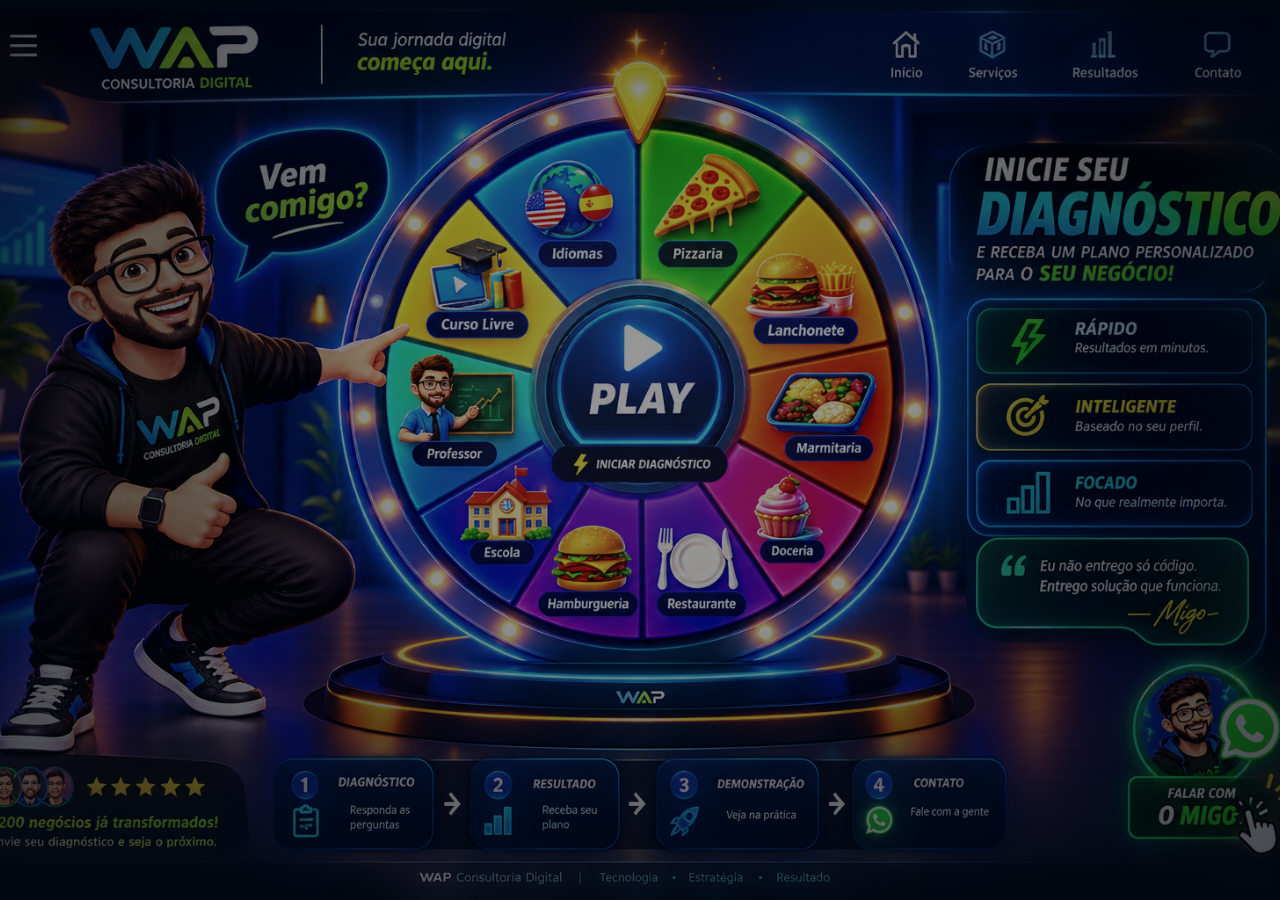
==== commit 7dfb0fd3: "Add files via upload" ====
--- a/index.html
+++ b/index.html
@@ -190,5 +190,6 @@
 <script src="config.js"></script>
 <script src="prospects.js"></script>
 <script src="script.js"></script>
+<script src="fix-modelo.js"></script>
 </body>
 </html>
